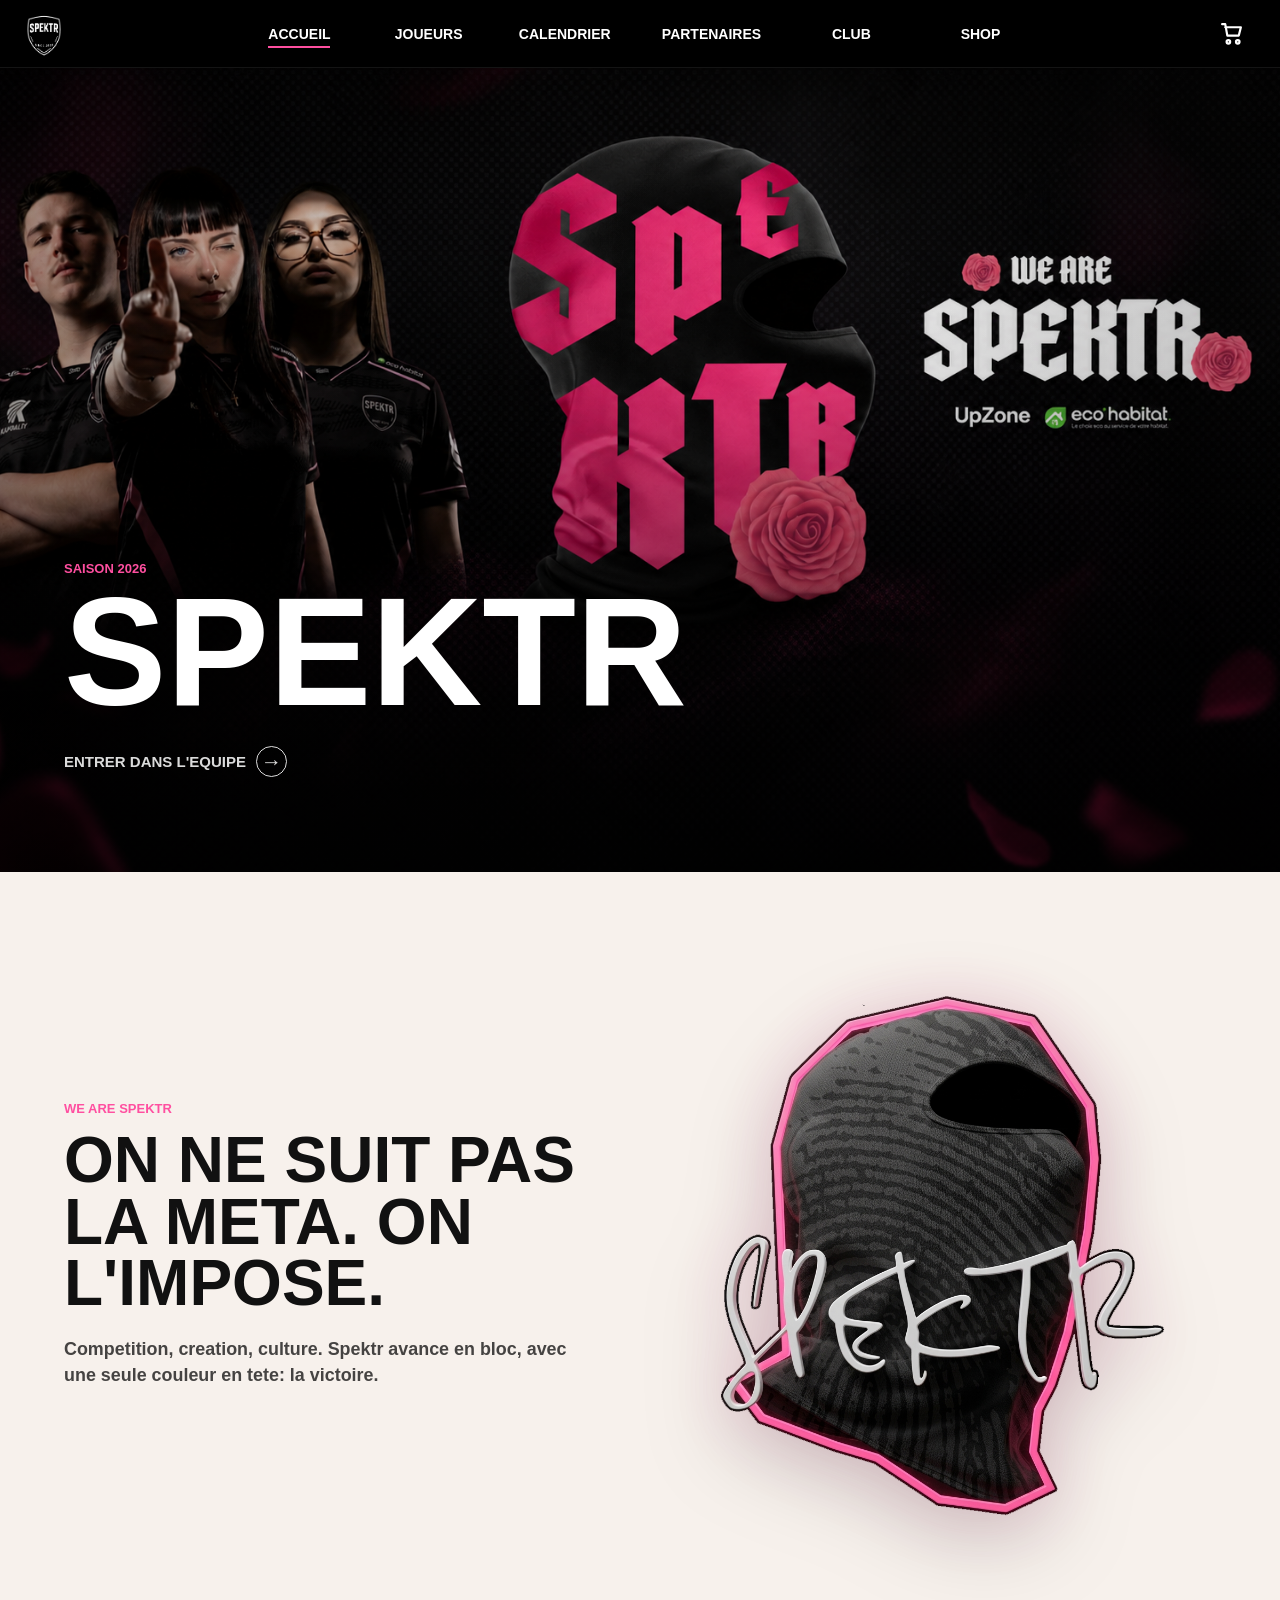
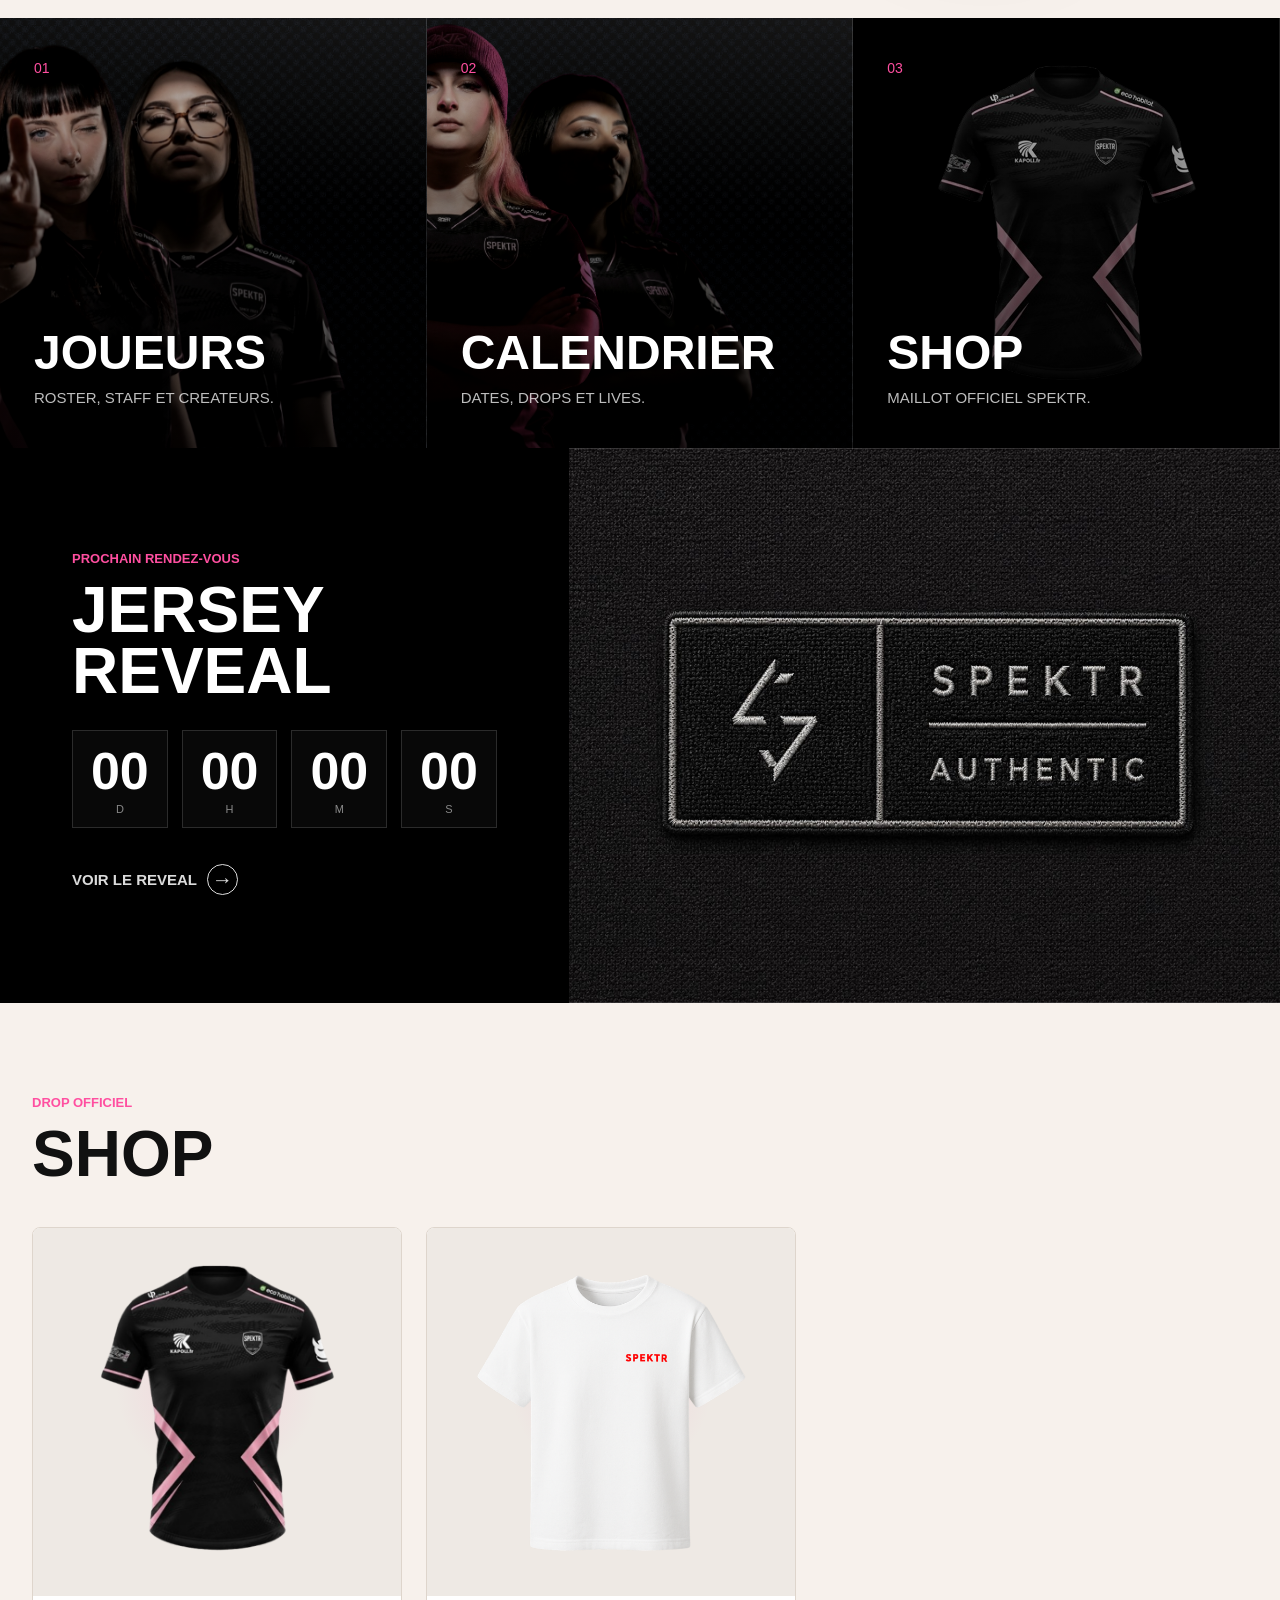
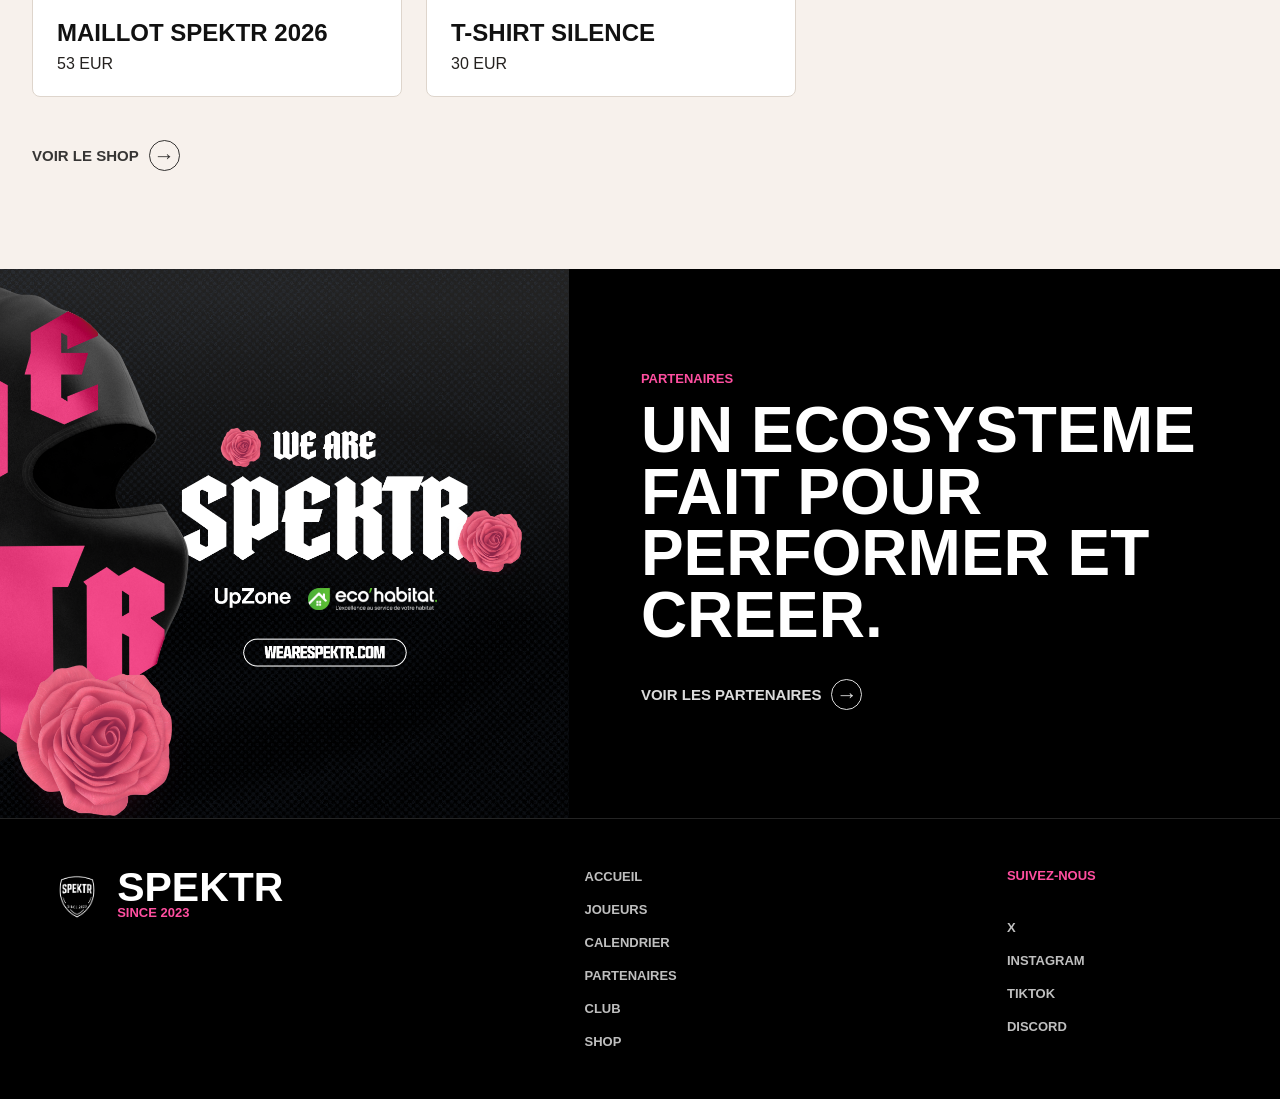
==== index.html @ 5398a125 "Add scroll text reveal animation" ====
<!doctype html>
<html lang="fr">
  <head>
    <meta charset="utf-8">
    <meta name="viewport" content="width=device-width, initial-scale=1">
    <title>Spektr</title>
    <meta name="description" content="Spektr - accueil officiel, joueurs, calendrier, shop et partenaires.">
    <link rel="icon" type="image/png" sizes="32x32" href="assets/favicon-32.png?v=2">
    <link rel="icon" type="image/png" sizes="512x512" href="assets/favicon-512.png?v=2">
    <link rel="apple-touch-icon" sizes="180x180" href="assets/apple-touch-icon.png?v=2">
    <link rel="stylesheet" href="styles.css">
  </head>
  <body class="page-home">
    <header class="site-header">
      <button class="icon-button menu-toggle" type="button" aria-label="Ouvrir le menu" aria-expanded="false">
        <svg viewBox="0 0 24 24" aria-hidden="true"><path d="M4 7h16M4 12h16M4 17h16"/></svg>
      </button>

      <a class="brand" href="index.html" aria-label="Accueil Spektr">
        <img src="assets/spektr-crest.png" alt="Spektr">
      </a>

      <nav class="main-nav" aria-label="Navigation principale">
        <a class="active" href="index.html">Accueil</a><a href="joueurs.html">Joueurs</a><a href="calendrier.html">Calendrier</a><a href="partenaires.html">Partenaires</a><a href="qui-sommes-nous.html">Club</a><a href="shop.html">Shop</a>
      </nav>

      <a class="icon-button cart-button" href="shop.html" aria-label="Panier">
        <svg viewBox="0 0 24 24" aria-hidden="true"><path d="M6 6h15l-2 8H8L6 3H3"/><circle cx="9" cy="20" r="1.7"/><circle cx="18" cy="20" r="1.7"/></svg>
      </a>
    </header>

    <div class="mobile-panel" hidden><a href="index.html">Accueil</a><a href="joueurs.html">Joueurs</a><a href="calendrier.html">Calendrier</a><a href="partenaires.html">Partenaires</a><a href="qui-sommes-nous.html">Club</a><a href="shop.html">Shop</a></div>

    <main>
      <section class="home-hero">
        <img src="assets/home-hero-seamless.png" alt="Banniere Spektr rose et noire avec joueurs">
        <div class="hero-copy" data-text-reveal>
          <p>Saison 2026</p>
          <h1>Spektr</h1>
          <a class="text-link" href="joueurs.html">Entrer dans l'equipe <span aria-hidden="true">&rarr;</span></a>
        </div>
      </section>

      <section class="home-statement">
        <div data-text-reveal>
          <p class="eyebrow">We are Spektr</p>
          <h2>On ne suit pas la meta. On l'impose.</h2>
          <p class="statement-lead">Competition, creation, culture. Spektr avance en bloc, avec une seule couleur en tete: la victoire.</p>
        </div>
        <img class="statement-art" src="assets/mask-spektr-transparent.png" alt="Visuel artistique Spektr rose et noir">
      </section>

      <section class="route-grid" aria-label="Sections principales">
        <a class="route-card route-joueurs" href="joueurs.html" data-text-reveal>
          <span>01</span>
          <h2>Joueurs</h2>
          <p>Roster, staff et createurs.</p>
        </a>
        <a class="route-card route-calendrier" href="calendrier.html" data-text-reveal>
          <span>02</span>
          <h2>Calendrier</h2>
          <p>Dates, drops et lives.</p>
        </a>
        <a class="route-card route-shop" href="shop.html" data-text-reveal>
          <span>03</span>
          <h2>Shop</h2>
          <p>Maillot officiel Spektr.</p>
        </a>
      </section>

      <section class="split-section split-dark">
        <div class="split-copy" data-text-reveal>
          <p class="eyebrow">Prochain rendez-vous</p>
          <h2>Jersey reveal</h2>
          <div class="time-grid compact" data-countdown="2026-10-23T18:00:00+02:00">
            <span><strong data-days>00</strong><em>D</em></span>
            <span><strong data-hours>00</strong><em>H</em></span>
            <span><strong data-minutes>00</strong><em>M</em></span>
            <span><strong data-seconds>00</strong><em>S</em></span>
          </div>
          <a class="text-link" href="calendrier.html">Voir le reveal <span aria-hidden="true">&rarr;</span></a>
        </div>
        <img src="assets/spektr-authentic.jpg" alt="Patch Spektr Authentic sur textile noir">
      </section>

      <section class="shop-preview">
        <div class="section-title" data-text-reveal>
          <p class="eyebrow">Drop officiel</p>
          <h2>Shop</h2>
        </div>
        <div class="product-row">
          <article class="product-card">
            <img src="assets/product-03-1.png" alt="Maillot SPEKTR 2026">
            <div>
              <h3>MAILLOT SPEKTR 2026</h3>
              <p>53 EUR</p>
            </div>
          </article>
          <article class="product-card">
            <img src="assets/product-02-1.png" alt="T-SHIRT SILENCE">
            <div>
              <h3>T-SHIRT SILENCE</h3>
              <p>30 EUR</p>
            </div>
          </article>
        </div>
        <a class="center-link dark-link" href="shop.html">Voir le shop <span aria-hidden="true">&rarr;</span></a>
      </section>

      <section class="partners-band">
        <img src="assets/outro-twitch.png" alt="Banniere We Are Spektr avec partenaires">
        <div data-text-reveal>
          <p class="eyebrow">Partenaires</p>
          <h2>Un ecosysteme fait pour performer et creer.</h2>
          <a class="text-link" href="partenaires.html">Voir les partenaires <span aria-hidden="true">&rarr;</span></a>
        </div>
      </section>
    </main>

    <footer class="site-footer">
      <div class="footer-brand">
        <img src="assets/spektr-crest.png" alt="">
        <div>
          <strong>Spektr</strong>
          <span>Since 2023</span>
        </div>
      </div>
      <nav class="footer-links" aria-label="Liens de pied de page"><a href="index.html">Accueil</a><a href="joueurs.html">Joueurs</a><a href="calendrier.html">Calendrier</a><a href="partenaires.html">Partenaires</a><a href="qui-sommes-nous.html">Club</a><a href="shop.html">Shop</a></nav>
      <nav class="footer-socials" aria-label="Reseaux sociaux Spektr">
        <span>Suivez-nous</span>
        <a href="https://x.com/SPEKTR_ORG" target="_blank" rel="noopener">X</a>
        <a href="https://www.instagram.com/spektr_org_/" target="_blank" rel="noopener">Instagram</a>
        <a href="https://www.tiktok.com/@spektr_org" target="_blank" rel="noopener">TikTok</a>
        <a href="https://discord.gg/amV8csFFUj" target="_blank" rel="noopener">Discord</a>
      </nav>
    </footer>

    <script src="script.js"></script>
  </body>
</html>
---- styles.css ----
:root {
  --black: #000;
  --deep: #070707;
  --white: #fff;
  --cream: #f7f1ec;
  --ink: #111;
  --pink: #ff4fa0;
  --pink-dark: #c71b72;
  --muted: rgba(255,255,255,.66);
  --line: rgba(255,255,255,.14);
  --line-dark: rgba(0,0,0,.12);
  --header-h: 68px;
}

* {
  box-sizing: border-box;
}

html {
  background: var(--black);
}

body {
  margin: 0;
  background: var(--black);
  color: var(--white);
  font-family: "Arial Black", Impact, Arial, sans-serif;
}

body.panel-open {
  overflow: hidden;
}

body.modal-open {
  overflow: hidden;
}

a {
  color: inherit;
  text-decoration: none;
}

img {
  display: block;
  max-width: 100%;
}

.site-header {
  position: sticky;
  top: 0;
  z-index: 20;
  display: grid;
  grid-template-columns: 88px 1fr 88px;
  align-items: center;
  height: var(--header-h);
  background: var(--black);
  border-bottom: 1px solid rgba(255,255,255,.08);
}

.brand {
  grid-column: 1;
  justify-self: center;
  display: inline-flex;
  align-items: center;
  justify-content: center;
}

.brand img,
.footer-brand img {
  object-fit: contain;
  filter: grayscale(1) brightness(2.4);
}

.brand img {
  width: 50px;
  height: 50px;
}

.main-nav {
  grid-column: 2;
  display: flex;
  justify-content: center;
  gap: clamp(26px, 4vw, 58px);
  height: 100%;
}

.main-nav a {
  position: relative;
  display: inline-flex;
  align-items: center;
  justify-content: center;
  min-width: 78px;
  color: var(--white);
  font-size: 14px;
  font-weight: 900;
  text-transform: uppercase;
  white-space: nowrap;
}

.main-nav a::after {
  content: "";
  position: absolute;
  left: 8px;
  right: 8px;
  bottom: 19px;
  height: 2px;
  background: transparent;
}

.main-nav a.active::after,
.main-nav a:hover::after {
  background: var(--pink);
}

.icon-button {
  width: 44px;
  height: 44px;
  padding: 0;
  border: 0;
  background: transparent;
  color: var(--white);
  display: inline-flex;
  align-items: center;
  justify-content: center;
  cursor: pointer;
}

.icon-button svg {
  width: 25px;
  height: 25px;
  fill: none;
  stroke: currentColor;
  stroke-width: 2.1;
  stroke-linecap: round;
  stroke-linejoin: round;
}

.menu-toggle {
  display: none;
  grid-column: 1;
  justify-self: start;
  margin-left: 15px;
}

.cart-button {
  grid-column: 3;
  justify-self: end;
  margin-right: 27px;
}

.mobile-panel {
  position: fixed;
  inset: var(--header-h) 0 auto 0;
  z-index: 19;
  padding: 22px 24px 30px;
  background: rgba(0,0,0,.97);
  border-top: 1px solid var(--line);
  border-bottom: 1px solid var(--line);
}

.mobile-panel a {
  display: block;
  padding: 18px 0;
  border-bottom: 1px solid var(--line);
  color: var(--white);
  font-size: 22px;
  text-transform: uppercase;
}

.home-hero {
  position: relative;
  min-height: max(720px, calc(100svh - var(--header-h) - 28px));
  overflow: hidden;
  background:
    radial-gradient(circle at 78% 34%, rgba(255,79,160,.16), transparent 30%),
    var(--deep);
  display: flex;
  align-items: flex-end;
}

.home-hero::before,
.home-hero::after,
.page-hero::after,
.route-card::after {
  content: "";
  position: absolute;
  inset: 0;
  pointer-events: none;
}

.home-hero::before {
  display: none;
}

.home-hero::after {
  background:
    linear-gradient(180deg, rgba(0,0,0,.02) 0%, rgba(0,0,0,.08) 38%, rgba(0,0,0,.74) 100%),
    linear-gradient(90deg, rgba(0,0,0,.28), transparent 58%, rgba(0,0,0,.18));
  z-index: 2;
}

.home-hero > img,
.page-hero > img {
  position: absolute;
  inset: 0;
  width: 100%;
  height: 100%;
  object-fit: cover;
}

.home-hero > img {
  z-index: 1;
  height: 100%;
  object-fit: cover;
  object-position: center top;
  opacity: 1;
}

.hero-copy {
  position: relative;
  z-index: 3;
  width: min(1500px, calc(100% - 128px));
  margin: 0 auto;
  padding: 0 0 clamp(54px, 7vw, 118px);
}

.eyebrow,
.hero-copy p,
.profile-card p,
.match-main strong {
  color: var(--pink);
  font-family: Arial, sans-serif;
  font-size: 13px;
  font-weight: 900;
  letter-spacing: 0;
  text-transform: uppercase;
}

.hero-copy p,
.eyebrow {
  margin: 0 0 14px;
}

.hero-copy h1,
.page-hero h1 {
  margin: 0;
  color: var(--white);
  font-size: clamp(72px, 12vw, 176px);
  line-height: .82;
  text-transform: uppercase;
}

.text-link,
.center-link {
  display: inline-flex;
  align-items: center;
  justify-content: center;
  gap: 10px;
  min-height: 42px;
  font-family: Arial, sans-serif;
  color: rgba(255,255,255,.86);
  font-size: 15px;
  font-weight: 900;
  text-transform: uppercase;
}

.hero-copy .text-link {
  margin-top: 24px;
}

[data-text-reveal] > * {
  opacity: 0;
  transform: translateY(26px);
}

[data-text-reveal].is-visible > * {
  animation: textRevealUp .78s cubic-bezier(.2,.8,.2,1) both;
}

[data-text-reveal].is-visible > *:nth-child(2) {
  animation-delay: .08s;
}

[data-text-reveal].is-visible > *:nth-child(3) {
  animation-delay: .16s;
}

[data-text-reveal].is-visible > *:nth-child(4) {
  animation-delay: .24s;
}

@keyframes textRevealUp {
  from {
    opacity: 0;
    transform: translateY(26px);
  }
  to {
    opacity: 1;
    transform: translateY(0);
  }
}

@media (prefers-reduced-motion: reduce) {
  [data-text-reveal] > * {
    opacity: 1;
    transform: none;
  }

  [data-text-reveal].is-visible > * {
    animation: none;
  }
}

.text-link span,
.center-link span {
  width: 31px;
  height: 31px;
  border: 1px solid currentColor;
  border-radius: 50%;
  display: inline-flex;
  align-items: center;
  justify-content: center;
  font-size: 21px;
  line-height: 1;
}

.home-statement {
  display: grid;
  grid-template-columns: minmax(0, 1fr) minmax(320px, 44vw);
  gap: clamp(28px, 6vw, 88px);
  align-items: center;
  padding: clamp(58px, 8vw, 100px) clamp(24px, 5vw, 70px);
  background: var(--cream);
  color: var(--ink);
}

.home-statement h2,
.section-title h2,
.partners-band h2,
.schedule-head h2,
.split-copy h2,
.partners-page h2 {
  margin: 0;
  font-size: clamp(32px, 5vw, 76px);
  line-height: .96;
  text-transform: uppercase;
}

.statement-lead {
  max-width: 620px;
  margin: 22px 0 0;
  color: rgba(0,0,0,.72);
  font-family: Arial, sans-serif;
  font-size: clamp(16px, 1.4vw, 20px);
  font-weight: 800;
  line-height: 1.45;
}

.home-statement img {
  width: 100%;
  aspect-ratio: 4 / 5;
  object-fit: cover;
  border-radius: 8px;
  background: #111;
}

.home-statement img.statement-art {
  aspect-ratio: auto;
  object-fit: contain;
  border-radius: 0;
  background: transparent;
  filter:
    drop-shadow(0 26px 42px rgba(0,0,0,.18))
    drop-shadow(0 0 28px rgba(255,79,160,.16));
}

.route-grid {
  display: grid;
  grid-template-columns: repeat(3, 1fr);
  background: var(--black);
}

.route-card {
  position: relative;
  min-height: 430px;
  padding: 42px 34px;
  overflow: hidden;
  border-right: 1px solid rgba(255,255,255,.1);
  background-color: #080808;
  background-size: cover;
  background-position: center;
  display: flex;
  flex-direction: column;
  justify-content: flex-end;
  isolation: isolate;
}

.route-card::before {
  content: "";
  position: absolute;
  inset: 0;
  z-index: -2;
  background: inherit;
  filter: grayscale(.18) contrast(1.05);
}

.route-card::after {
  z-index: -1;
  background: linear-gradient(180deg, rgba(0,0,0,.2), rgba(0,0,0,.82));
}

.route-card:hover::after {
  background: linear-gradient(180deg, rgba(255,79,160,.12), rgba(0,0,0,.78));
}

.route-joueurs {
  background-image: url("assets/banner-mix.png");
  background-position: 12% center;
}

.route-calendrier {
  background-image: url("assets/banner-filles.png");
  background-position: 16% center;
}

.route-shop {
  background-image: url("assets/product-03-1.png");
  background-size: auto 82%;
  background-repeat: no-repeat;
  background-position: center 42%;
}

.route-shop::before {
  background-image: url("assets/product-03-1.png");
  background-color: #050505;
  background-size: auto 82%;
  background-repeat: no-repeat;
  background-position: center 42%;
}

.route-card span {
  margin-bottom: auto;
  color: var(--pink);
  font-size: 14px;
}

.route-card h2,
.profile-card h2 {
  margin: 0 0 12px;
  color: var(--white);
  font-size: clamp(28px, 4vw, 48px);
  line-height: 1;
  text-transform: uppercase;
}

.route-card p {
  margin: 0;
  color: rgba(255,255,255,.74);
  font-family: Arial, sans-serif;
  font-size: 15px;
  text-transform: uppercase;
}

.split-section,
.partners-band {
  display: grid;
  grid-template-columns: minmax(320px, .8fr) minmax(0, 1fr);
  align-items: stretch;
}

.split-dark {
  background: var(--black);
  color: var(--white);
}

.split-copy {
  padding: clamp(58px, 8vw, 110px) clamp(24px, 6vw, 72px);
  display: flex;
  flex-direction: column;
  justify-content: center;
}

.split-copy .text-link {
  width: max-content;
  margin-top: 30px;
}

.split-section > img,
.partners-band > img {
  width: 100%;
  min-height: 520px;
  height: 100%;
  object-fit: cover;
  background: #111;
}

.time-grid {
  display: grid;
  grid-template-columns: repeat(4, 1fr);
  gap: 14px;
}

.time-grid.compact {
  max-width: 460px;
  margin-top: 28px;
}

.time-grid span {
  min-width: 0;
  padding: 14px 10px 12px;
  border: 1px solid var(--line);
  text-align: center;
  background: rgba(255,255,255,.03);
}

.time-grid strong {
  display: block;
  color: var(--white);
  font-size: clamp(28px, 4.2vw, 52px);
  line-height: 1;
}

.time-grid em {
  display: block;
  margin-top: 6px;
  color: rgba(255,255,255,.52);
  font-family: Arial, sans-serif;
  font-size: 11px;
  font-style: normal;
}

.shop-preview,
.shop-page,
.partners-page {
  background: var(--cream);
  color: var(--ink);
  padding: clamp(58px, 8vw, 92px) 32px;
}

.shop-hero {
  background:
    radial-gradient(circle at 70% 35%, rgba(255,79,160,.28), transparent 28%),
    var(--black);
}

.shop-hero > img {
  left: auto;
  right: 4vw;
  width: min(48vw, 680px);
  object-fit: contain;
  object-position: center;
  opacity: .92;
}

.shop-hero::after {
  background:
    linear-gradient(90deg, rgba(0,0,0,.92) 0%, rgba(0,0,0,.58) 48%, rgba(0,0,0,.2) 100%),
    linear-gradient(180deg, rgba(0,0,0,.08), rgba(0,0,0,.74));
}

.section-title {
  max-width: 1220px;
  margin: 0 auto 42px;
}

.section-title h2 {
  color: var(--ink);
}

.product-row {
  max-width: 1220px;
  margin: 0 auto;
  display: grid;
  grid-template-columns: repeat(2, minmax(260px, 370px));
  gap: 24px;
}

.product-row-wide {
  grid-template-columns: repeat(2, minmax(280px, 1fr));
}

.product-card {
  overflow: hidden;
  border: 1px solid #ded5cc;
  border-radius: 8px;
  background: var(--white);
  font-family: Arial, sans-serif;
  transition: transform .25s ease, border-color .25s ease;
}

.product-card:hover {
  border-color: rgba(199,27,114,.38);
  transform: translateY(-3px);
}

.product-card img {
  width: 100%;
  aspect-ratio: 1 / 1;
  object-fit: cover;
  object-position: center;
  background: #eee9e4;
}

.product-card div {
  min-height: 96px;
  padding: 23px 24px;
}

.product-card h2,
.product-card h3 {
  margin: 0 0 8px;
  color: var(--ink);
  font-family: "Arial Black", Impact, Arial, sans-serif;
  font-size: clamp(18px, 2vw, 24px);
  line-height: 1.15;
  text-transform: uppercase;
}

.product-card p {
  margin: 0;
  color: #24211f;
}

.shop-page .product-row-wide {
  grid-template-columns: repeat(2, minmax(260px, 420px));
  justify-content: center;
  align-items: start;
}

.shop-card > a {
  display: block;
}

.shop-card img {
  width: 100%;
  aspect-ratio: 1 / 1;
  padding: 18px;
  object-fit: contain;
  background:
    radial-gradient(circle at 50% 45%, rgba(255,79,160,.12), transparent 37%),
    #eee9e4;
}

.shop-card div {
  min-height: 118px;
  padding: 23px 24px;
}

.shop-preview .product-card img {
  padding: 24px;
  object-fit: contain;
  background:
    radial-gradient(circle at 50% 42%, rgba(255,79,160,.16), transparent 36%),
    #eee9e4;
}

.orchid-shop-hero {
  min-height: calc(86vh - var(--header-h));
  padding: clamp(38px, 6vw, 82px) 32px;
  display: grid;
  grid-template-columns: minmax(0, .92fr) minmax(320px, .8fr);
  gap: clamp(28px, 6vw, 92px);
  align-items: center;
  background:
    radial-gradient(circle at 72% 46%, rgba(255,79,160,.2), transparent 30%),
    var(--cream);
  color: var(--ink);
}

.orchid-shop-copy {
  justify-self: end;
  width: min(590px, 100%);
}

.orchid-shop-copy h1 {
  margin: 0;
  color: var(--ink);
  font-size: clamp(58px, 9vw, 132px);
  line-height: .86;
  text-transform: uppercase;
}

.orchid-shop-copy .text-link {
  margin-top: 28px;
  color: var(--ink);
}

.shop-countdown {
  max-width: 500px;
}

.shop-countdown span {
  border-color: rgba(0,0,0,.16);
  background: rgba(255,255,255,.58);
}

.shop-countdown strong {
  color: var(--ink);
}

.shop-countdown em {
  color: rgba(0,0,0,.58);
}

.orchid-shop-hero > img {
  width: min(560px, 100%);
  justify-self: start;
  max-height: 72vh;
  object-fit: contain;
  filter: drop-shadow(0 30px 42px rgba(0,0,0,.18));
}

.reveal-product-image,
.reveal-product-preview img,
.reveal-event-thumb {
  transition: filter .7s ease, opacity .7s ease, transform .7s ease;
}

.reveal-product-image.is-locked {
  filter: blur(18px) brightness(.72) drop-shadow(0 30px 42px rgba(0,0,0,.18));
  opacity: .84;
  transform: scale(.98);
}

.reveal-product-preview.is-locked img {
  filter: blur(14px) brightness(.76);
  opacity: .78;
  transform: scale(.98);
}

.reveal-event-thumb.is-locked {
  filter: blur(12px) brightness(.28) saturate(.7);
  opacity: .34;
  transform: scale(1.08);
}

.reveal-product-image.is-revealed,
.reveal-product-preview.is-revealed img,
.reveal-event-thumb.is-revealed {
  filter: drop-shadow(0 30px 42px rgba(0,0,0,.18));
  opacity: 1;
  transform: none;
}

.hero-jersey-duo {
  position: relative;
  justify-self: start;
  width: min(680px, 100%);
  min-height: min(640px, 72vh);
  filter: drop-shadow(0 30px 42px rgba(0,0,0,.18));
}

.hero-jersey-duo img {
  position: absolute;
  object-fit: contain;
}

.hero-jersey-front {
  z-index: 2;
  right: 0;
  bottom: 0;
  width: 72%;
}

.hero-jersey-back {
  z-index: 1;
  left: 0;
  top: 4%;
  width: 58%;
  opacity: .62;
  transform: rotate(-2deg);
}

.new-products-section,
.shop-categories-section {
  background: var(--cream);
  color: var(--ink);
  padding: clamp(58px, 8vw, 92px) 32px;
}

.shop-section-title {
  max-width: 1220px;
  margin: 0 auto 42px;
  text-align: center;
}

.shop-section-title h2 {
  margin: 0;
  color: var(--ink);
  font-size: clamp(30px, 4.8vw, 54px);
  line-height: 1;
  text-transform: uppercase;
}

.orchid-product-grid {
  max-width: 1220px;
  margin: 0 auto;
  display: grid;
  grid-template-columns: repeat(4, minmax(0, 1fr));
  gap: 24px;
}

.orchid-product-card {
  min-width: 0;
  border: 1px solid #ded5cc;
  border-radius: 8px;
  overflow: hidden;
  background: var(--white);
  transition: transform .25s ease, border-color .25s ease;
}

.orchid-product-card:hover {
  border-color: rgba(199,27,114,.4);
  transform: translateY(-3px);
}

.orchid-product-card.main-product {
  grid-column: span 2;
}

.orchid-product-card a {
  display: block;
}

.orchid-product-card img {
  width: 100%;
  aspect-ratio: 1 / 1;
  padding: 24px;
  object-fit: contain;
  background:
    radial-gradient(circle at 50% 42%, rgba(255,79,160,.14), transparent 36%),
    #eee9e4;
}

.orchid-product-card .product-duo {
  display: grid;
  grid-template-columns: repeat(2, minmax(0, 1fr));
  gap: 10px;
  padding: 18px;
  aspect-ratio: 2 / 1;
  background:
    radial-gradient(circle at 50% 42%, rgba(255,79,160,.14), transparent 36%),
    #eee9e4;
}

.orchid-product-card .product-duo img {
  height: 100%;
  padding: 0;
  aspect-ratio: auto;
  object-fit: contain;
  background: transparent;
}

.orchid-product-card h3 {
  min-height: 58px;
  margin: 0;
  padding: 22px 22px 6px;
  color: var(--ink);
  font-size: clamp(19px, 2.1vw, 27px);
  line-height: 1.02;
  text-transform: uppercase;
  overflow-wrap: anywhere;
}

.orchid-product-card p {
  margin: 0;
  padding: 0 22px 24px;
  color: rgba(0,0,0,.7);
  font-family: Arial, sans-serif;
  font-size: 15px;
  font-weight: 900;
  text-transform: uppercase;
}

.shop-category-grid {
  display: grid;
  grid-template-columns: repeat(3, 1fr);
  max-width: 1220px;
  margin: 0 auto;
  background: var(--black);
}

.shop-category-card {
  position: relative;
  min-height: 260px;
  padding: 30px;
  overflow: hidden;
  border-right: 1px solid var(--line);
  display: flex;
  flex-direction: column;
  justify-content: flex-end;
  background-size: cover;
  background-position: center;
  color: var(--white);
}

.shop-category-card::before {
  content: "";
  position: absolute;
  inset: 0;
  background: linear-gradient(180deg, rgba(0,0,0,.12), rgba(0,0,0,.78));
}

.shop-category-card span,
.shop-category-card strong {
  position: relative;
  z-index: 1;
  text-transform: uppercase;
}

.shop-category-card span {
  margin-bottom: 12px;
  color: var(--pink);
  font-family: Arial, sans-serif;
  font-size: 13px;
  font-weight: 900;
}

.shop-category-card strong {
  font-size: clamp(28px, 3.8vw, 42px);
  line-height: 1;
}

.category-jersey {
  background-image: url("assets/product-03-3.jpg");
}

.category-lifestyle {
  background-image: url("assets/product-02-1.png");
}

.category-accessories {
  background-image: url("assets/product-05-1.jpg");
}

.shop-catalog {
  max-width: 1360px;
  margin: 0 auto;
  display: grid;
  grid-template-columns: repeat(4, minmax(0, 1fr));
  border-top: 1px solid var(--line-dark);
  border-left: 1px solid var(--line-dark);
}

.shop-product-card {
  display: grid;
  grid-template-rows: minmax(260px, auto) 1fr;
  min-height: 560px;
  border-right: 1px solid var(--line-dark);
  border-bottom: 1px solid var(--line-dark);
  background: var(--white);
}

.shop-product-card.featured-product {
  grid-column: span 2;
}

.product-media {
  position: relative;
  min-height: 340px;
  padding: 26px;
  display: flex;
  align-items: center;
  justify-content: center;
  background:
    radial-gradient(circle at 50% 42%, rgba(255,79,160,.18), transparent 34%),
    #f1eae4;
  overflow: hidden;
}

.product-media > img {
  width: 100%;
  height: 300px;
  object-fit: contain;
  transition: transform .35s ease;
}

.shop-product-card:hover .product-media > img {
  transform: scale(1.035);
}

.product-thumbs {
  position: absolute;
  left: 16px;
  right: 16px;
  bottom: 14px;
  display: flex;
  gap: 8px;
  justify-content: center;
  pointer-events: none;
}

.product-thumbs img {
  width: 44px;
  height: 44px;
  padding: 4px;
  border: 1px solid rgba(0,0,0,.18);
  border-radius: 4px;
  object-fit: contain;
  background: rgba(255,255,255,.75);
}

.shop-product-info {
  padding: 24px;
  display: flex;
  flex-direction: column;
  min-height: 220px;
}

.shop-product-info p {
  margin: 0 0 10px;
  color: var(--pink-dark);
  font-family: Arial, sans-serif;
  font-size: 12px;
  font-weight: 900;
  text-transform: uppercase;
}

.shop-product-info h2 {
  margin: 0;
  color: var(--ink);
  font-size: clamp(24px, 2.4vw, 38px);
  line-height: .98;
  text-transform: uppercase;
  overflow-wrap: anywhere;
}

.shop-product-info span {
  display: block;
  margin-top: 14px;
  color: rgba(0,0,0,.68);
  font-family: Arial, sans-serif;
  font-size: 15px;
  font-weight: 900;
  text-transform: uppercase;
}

.shop-cta {
  width: max-content;
  max-width: 100%;
  margin-top: auto;
  padding: 12px 16px;
  border: 1px solid var(--ink);
  border-radius: 4px;
  color: var(--ink);
  font-family: Arial, sans-serif;
  font-size: 13px;
  font-weight: 900;
  text-transform: uppercase;
}

.shop-cta:hover {
  border-color: var(--pink-dark);
  background: var(--pink);
  color: var(--black);
}

.center-link {
  width: max-content;
  max-width: 100%;
  margin: 38px auto 0;
}

.dark-link {
  color: rgba(0,0,0,.78);
}

.partners-band {
  background: var(--black);
  color: var(--white);
}

.partners-band div {
  padding: clamp(58px, 8vw, 110px) clamp(24px, 6vw, 72px);
  display: flex;
  flex-direction: column;
  justify-content: center;
}

.partners-band .text-link {
  width: max-content;
  margin-top: 28px;
}

.page-hero {
  position: relative;
  min-height: 520px;
  overflow: hidden;
  background: var(--deep);
  display: flex;
  align-items: flex-end;
}

.page-hero-short {
  min-height: 440px;
}

.page-hero::after {
  background: linear-gradient(180deg, rgba(0,0,0,.14), rgba(0,0,0,.78));
}

.page-hero > img {
  object-position: center;
}

.page-hero > div {
  position: relative;
  z-index: 1;
  width: min(1220px, calc(100% - 64px));
  margin: 0 auto;
  padding-bottom: 54px;
}

.about-hero h1 {
  max-width: 1180px;
  font-size: clamp(44px, 8vw, 126px);
  line-height: .86;
}

.about-manifest {
  display: grid;
  grid-template-columns: minmax(0, 1.1fr) minmax(300px, .65fr);
  gap: clamp(34px, 7vw, 110px);
  padding: clamp(64px, 8vw, 112px) clamp(24px, 5vw, 70px);
  background: var(--cream);
  color: var(--ink);
}

.about-manifest h2,
.about-split h2,
.about-cta h2 {
  margin: 0;
  font-size: clamp(34px, 5.6vw, 88px);
  line-height: .94;
  text-transform: uppercase;
}

.about-manifest > p,
.about-split p,
.timeline-list p {
  margin: 0;
  color: rgba(0,0,0,.72);
  font: 800 clamp(16px, 1.35vw, 20px)/1.5 Arial, sans-serif;
}

.about-stats {
  display: grid;
  grid-template-columns: repeat(4, 1fr);
  background: var(--black);
  border-top: 1px solid var(--line);
  border-bottom: 1px solid var(--line);
}

.about-stats article {
  min-height: 210px;
  padding: 28px;
  border-right: 1px solid var(--line);
  display: flex;
  flex-direction: column;
  justify-content: space-between;
}

.about-stats strong {
  color: var(--white);
  font-size: clamp(48px, 7vw, 112px);
  line-height: .82;
  font-variant-numeric: tabular-nums;
  transition: color .25s ease, transform .25s ease;
}

.about-stats strong.is-counting {
  color: var(--pink);
  transform: translateY(-4px);
}

.about-stats span {
  color: rgba(255,255,255,.72);
  font: 900 13px/1.35 Arial, sans-serif;
  text-transform: uppercase;
}

.about-pillars {
  display: grid;
  grid-template-columns: repeat(3, 1fr);
  background: #070707;
}

.about-pillars article {
  min-height: 430px;
  padding: clamp(28px, 4vw, 48px);
  border-right: 1px solid var(--line);
  border-bottom: 1px solid var(--line);
  display: flex;
  flex-direction: column;
  justify-content: flex-end;
  background: radial-gradient(circle at 50% 10%, rgba(255,79,160,.18), transparent 42%);
}

.about-pillars span,
.timeline-list span {
  color: var(--pink);
  font: 900 14px/1 Arial, sans-serif;
}

.about-pillars h2 {
  margin: 110px 0 18px;
  color: var(--white);
  font-size: clamp(36px, 4.8vw, 76px);
  line-height: .92;
  text-transform: uppercase;
}

.about-pillars p {
  margin: 0;
  color: rgba(255,255,255,.72);
  font: 800 16px/1.45 Arial, sans-serif;
}

.about-split {
  display: grid;
  grid-template-columns: minmax(0, 1fr) minmax(280px, 42vw);
  align-items: center;
  padding: clamp(64px, 8vw, 112px) clamp(24px, 5vw, 70px);
  background: var(--cream);
  color: var(--ink);
  overflow: hidden;
}

.about-split p {
  max-width: 710px;
  margin-top: 24px;
}

.about-split .text-link {
  margin-top: 30px;
  color: var(--ink);
}

.about-split img {
  width: min(100%, 560px);
  justify-self: center;
  filter: drop-shadow(0 36px 55px rgba(0,0,0,.2));
}

.about-timeline {
  padding: clamp(64px, 8vw, 112px) clamp(24px, 5vw, 70px);
  background: var(--black);
}

.timeline-list {
  display: grid;
  margin-top: 34px;
  border-top: 1px solid var(--line);
}

.timeline-list article {
  display: grid;
  grid-template-columns: 110px minmax(220px, .45fr) minmax(0, 1fr);
  gap: 28px;
  padding: 28px 0;
  border-bottom: 1px solid var(--line);
  align-items: start;
}

.timeline-list h3 {
  margin: 0;
  color: var(--white);
  font-size: clamp(24px, 3vw, 42px);
  line-height: 1;
  text-transform: uppercase;
}

.timeline-list p {
  color: rgba(255,255,255,.72);
}

.about-cta {
  padding: clamp(64px, 8vw, 112px) clamp(24px, 5vw, 70px);
  background: linear-gradient(105deg, #000 0%, #080104 54%, #330717 100%);
}

.about-cta h2 {
  max-width: 1100px;
  color: var(--white);
}

.about-cta > div {
  display: flex;
  flex-wrap: wrap;
  gap: 24px;
  margin-top: 32px;
}

.players-hero > img {
  object-position: 48% center;
}

.players-intro {
  padding: clamp(54px, 7vw, 92px) 32px;
  background: var(--cream);
  color: var(--ink);
}

.players-intro > * {
  width: min(1220px, 100%);
  margin-left: auto;
  margin-right: auto;
}

.players-intro h2 {
  margin-top: 0;
  margin-bottom: 0;
  max-width: 1040px;
  font-size: clamp(30px, 5.4vw, 82px);
  line-height: .95;
  text-transform: uppercase;
}

.player-announcement-modal[hidden] {
  display: none;
}

.player-announcement-modal {
  position: fixed;
  inset: 0;
  z-index: 60;
  display: grid;
  place-items: center;
  padding: clamp(12px, 2.5vw, 36px);
  background: rgba(0,0,0,.78);
  backdrop-filter: blur(12px);
  animation: announcementFadeIn .45s ease both;
}

.player-announcement-shell {
  position: relative;
  width: min(1360px, 100%);
  max-height: calc(100svh - 48px);
  overflow: hidden auto;
  background:
    radial-gradient(circle at 80% 20%, rgba(255,79,160,.22), transparent 30%),
    #050505;
  border: 1px solid rgba(255,255,255,.18);
  box-shadow: 0 34px 90px rgba(0,0,0,.68);
  animation: announcementPanelIn .55s cubic-bezier(.2,.8,.2,1) both;
}

@keyframes announcementFadeIn {
  from {
    opacity: 0;
  }
  to {
    opacity: 1;
  }
}

@keyframes announcementPanelIn {
  from {
    opacity: 0;
    transform: translateY(18px) scale(.985);
  }
  to {
    opacity: 1;
    transform: translateY(0) scale(1);
  }
}

.player-announcement-close {
  position: absolute;
  top: 14px;
  right: 14px;
  z-index: 2;
  width: 44px;
  height: 44px;
  border: 1px solid rgba(255,255,255,.34);
  border-radius: 50%;
  background: rgba(0,0,0,.64);
  color: var(--white);
  font: 900 28px/1 Arial, sans-serif;
  cursor: pointer;
}

.player-announcement-media {
  position: relative;
  background: var(--black);
}

.player-announcement-media video,
.player-announcement-media iframe {
  width: 100%;
  aspect-ratio: 16 / 9;
  object-fit: cover;
  background: var(--black);
}

.announcement-sound-toggle {
  position: absolute;
  left: 50%;
  top: 50%;
  z-index: 2;
  min-height: 52px;
  padding: 0 24px;
  border: 1px solid rgba(255,255,255,.55);
  border-radius: 999px;
  background: rgba(0,0,0,.82);
  color: var(--white);
  font-family: Arial, sans-serif;
  font-size: 14px;
  font-weight: 900;
  text-transform: uppercase;
  transform: translate(-50%, -50%);
  box-shadow: 0 18px 42px rgba(0,0,0,.42);
  cursor: pointer;
}

.announcement-sound-toggle[hidden] {
  display: none;
}

.player-announcement-embed {
  min-height: min(72svh, 760px);
  padding: clamp(18px, 3vw, 42px);
  display: grid;
  place-items: center;
}

.player-announcement-embed .twitter-tweet,
.player-announcement-embed iframe {
  max-width: min(860px, 100%) !important;
  margin: 0 auto !important;
}

.player-announcement-embed iframe {
  transform: scale(1.22);
  transform-origin: center center;
}

.announcement-fallback {
  display: inline-flex;
  align-items: center;
  justify-content: center;
  min-height: 44px;
  padding: 0 18px;
  border: 1px solid rgba(255,255,255,.24);
  border-radius: 999px;
  color: var(--white);
  font-family: Arial, sans-serif;
  font-size: 13px;
  font-weight: 900;
  text-transform: uppercase;
}

.player-announcement-embed iframe + .announcement-fallback {
  display: none;
}

.player-announcement-copy {
  padding: clamp(20px, 3vw, 34px) clamp(24px, 4vw, 52px);
}

.player-announcement-copy h2 {
  margin: 0 0 18px;
  max-width: 980px;
  font-size: clamp(34px, 5.4vw, 74px);
  line-height: .9;
  text-transform: uppercase;
}

.player-announcement-copy .text-link {
  color: var(--white);
}

.announcement-actions {
  display: flex;
  flex-wrap: wrap;
  gap: 12px 24px;
  align-items: center;
}

.announcement-actions .text-link {
  min-height: 46px;
  padding: 0 14px 0 18px;
  border: 1px solid rgba(255,255,255,.36);
  border-radius: 999px;
  background: transparent;
  color: var(--white);
  text-decoration: none;
  cursor: pointer;
}

.announcement-actions button.text-link {
  border-color: var(--white);
  background: var(--white);
  color: var(--black);
}

.announcement-x-button {
  display: inline-flex;
}

.roster-grid {
  display: grid;
  grid-template-columns: repeat(4, minmax(0, 1fr));
  grid-auto-flow: dense;
  grid-auto-rows: 170px;
  background: var(--black);
  border-top: 1px solid var(--line);
}

.player-card {
  position: relative;
  min-height: 0;
  grid-column: span 1;
  grid-row: span 3;
  overflow: hidden;
  border-right: 1px solid var(--line);
  border-bottom: 1px solid var(--line);
  display: flex;
  align-items: flex-end;
  background: #090909;
  isolation: isolate;
}

.player-card[data-player-link] {
  cursor: pointer;
}

.player-card[data-player-link]:focus-visible {
  outline: 2px solid var(--pink);
  outline-offset: -6px;
}

.player-platform-badge {
  position: absolute;
  top: 22px;
  right: 22px;
  z-index: 2;
  width: 42px;
  height: 42px;
  border: 1px solid rgba(255,255,255,.32);
  border-radius: 999px;
  display: flex;
  align-items: center;
  justify-content: center;
  background: rgba(0,0,0,.52);
  color: var(--white);
  backdrop-filter: blur(10px);
  box-shadow: 0 14px 26px rgba(0,0,0,.28);
  transition: transform .25s ease, background .25s ease, border-color .25s ease;
}

.player-platform-badge svg {
  width: 22px;
  height: 22px;
  fill: currentColor;
}

.player-platform-badge.tiktok {
  color: var(--pink);
}

.player-platform-badge.twitch {
  color: #fff;
}

.player-platform-badge.link {
  color: #fff;
}

.player-card[data-player-link]:hover .player-platform-badge,
.player-card[data-player-link]:focus-visible .player-platform-badge {
  transform: translateY(-2px) scale(1.05);
  background: var(--pink);
  border-color: var(--pink);
  color: var(--white);
}

.player-card.featured-player {
  grid-column: span 1;
}

.player-card.tile-hero {
  grid-column: span 2;
  grid-row: span 4;
}

.player-card.tile-wide {
  grid-column: span 2;
  grid-row: span 3;
}

.player-card.tile-tall {
  grid-row: span 4;
}

.player-card.tile-hero .player-content,
.player-card.tile-wide .player-content {
  max-width: 76%;
}

.player-card.tile-hero .player-content h2,
.player-card.tile-wide .player-content h2 {
  font-size: clamp(44px, 4.4vw, 74px);
}

.player-card::before,
.player-card::after {
  content: "";
  position: absolute;
  inset: 0;
  pointer-events: none;
}

.player-card::before {
  z-index: -1;
  background:
    radial-gradient(circle at 82% 22%, rgba(255,79,160,.2), transparent 34%),
    linear-gradient(180deg, rgba(0,0,0,.08), rgba(0,0,0,.91)),
    linear-gradient(90deg, rgba(255,79,160,.18), transparent 58%);
}

.player-card::after {
  z-index: -2;
  border: 0 solid transparent;
}

.player-card > img {
  position: absolute;
  inset: 0;
  z-index: -3;
  width: 100%;
  height: 100%;
  object-fit: cover;
  object-position: center top;
  filter: grayscale(.16) saturate(.78) contrast(1.08);
  transform: scale(1.01);
  transition: transform .35s ease, filter .35s ease;
}

.player-card:hover > img {
  filter: grayscale(.05) saturate(.95) contrast(1.1);
  transform: scale(1.045);
}

.player-card[data-player-link]:focus-visible > img {
  filter: grayscale(.05) saturate(.95) contrast(1.1);
  transform: scale(1.045);
}

.player-kaydox-card > img {
  object-position: center 18%;
}

.player-oxaa-card > img {
  object-position: center 30%;
}

.player-oxaa-card.tile-hero > img,
.player-oxaa-card.tile-wide > img {
  object-position: center 34%;
}

.player-klarika-card > img,
.player-agora-card > img,
.player-naaqz-card > img {
  object-position: center 28%;
}

.player-fazu-card > img {
  object-position: center 42%;
}

.player-fazu-card.tile-hero > img,
.player-fazu-card.tile-wide > img,
.player-fazu-card.tile-tall > img {
  object-position: center 50%;
}

.player-fiona-card > img {
  object-position: 62% 18%;
}

.player-fiona-card.tile-hero > img,
.player-fiona-card.tile-wide > img,
.player-fiona-card.tile-tall > img {
  object-position: 72% 20%;
}

.player-klarika-card.tile-tall > img,
.player-klarika-card.tile-hero > img,
.player-klarika-card.tile-wide > img {
  object-position: center 22%;
}

.player-agora-card.tile-hero > img,
.player-agora-card.tile-wide > img,
.player-naaqz-card.tile-hero > img,
.player-naaqz-card.tile-wide > img {
  object-position: center 36%;
}

.player-content {
  position: relative;
  z-index: 1;
  width: 100%;
  padding: 30px;
}

.player-content > p:first-child {
  margin: 0 0 10px;
  color: var(--pink);
  font-family: Arial, sans-serif;
  font-size: 12px;
  font-weight: 900;
  text-transform: uppercase;
}

.player-content h2 {
  margin: 0;
  color: var(--white);
  font-size: clamp(27px, 3.4vw, 56px);
  line-height: .95;
  text-transform: uppercase;
  overflow-wrap: anywhere;
}

.player-card.long-name .player-content {
  max-width: 92%;
}

.player-card.long-name .player-content h2 {
  font-size: clamp(28px, 2.7vw, 46px);
  line-height: .92;
}

.player-card.extra-long-name .player-content h2 {
  font-size: clamp(25px, 2.35vw, 40px);
}

.player-card.tile-hero.long-name .player-content,
.player-card.tile-wide.long-name .player-content {
  max-width: 88%;
}

.player-card.tile-hero.long-name .player-content h2,
.player-card.tile-wide.long-name .player-content h2 {
  font-size: clamp(38px, 3.3vw, 58px);
}

.player-card.tile-hero.extra-long-name .player-content h2,
.player-card.tile-wide.extra-long-name .player-content h2 {
  font-size: clamp(33px, 2.8vw, 50px);
}

.player-content > span {
  display: block;
  margin-top: 10px;
  color: rgba(255,255,255,.72);
  font-family: Arial, sans-serif;
  font-size: 13px;
  font-weight: 900;
  text-transform: uppercase;
}

.player-bio {
  max-width: 560px;
  margin: 18px 0 0;
  color: rgba(255,255,255,.78);
  font-family: Arial, sans-serif;
  font-size: 15px;
  font-weight: 700;
  line-height: 1.42;
}

.player-content ul {
  display: flex;
  flex-wrap: wrap;
  gap: 8px;
  margin: 20px 0 0;
  padding: 0;
  list-style: none;
}

.player-content li {
  padding: 8px 10px;
  border: 1px solid rgba(255,255,255,.32);
  border-radius: 4px;
  color: rgba(255,255,255,.9);
  font-family: Arial, sans-serif;
  font-size: 11px;
  font-weight: 900;
  text-transform: uppercase;
  background: rgba(0,0,0,.18);
}

.profile-grid {
  display: grid;
  grid-template-columns: repeat(4, 1fr);
  background: var(--black);
}

.profile-card {
  position: relative;
  min-height: 430px;
  overflow: hidden;
  border-right: 1px solid var(--line);
  display: flex;
  align-items: flex-end;
}

.profile-card::after {
  content: "";
  position: absolute;
  inset: 0;
  background: linear-gradient(180deg, rgba(0,0,0,.14), rgba(0,0,0,.84));
}

.profile-card img {
  position: absolute;
  inset: 0;
  width: 100%;
  height: 100%;
  object-fit: cover;
}

.profile-card div {
  position: relative;
  z-index: 1;
  padding: 34px;
}

.schedule-page {
  background: var(--black);
  color: var(--white);
  padding: 72px 32px 88px;
}

.schedule-head {
  max-width: 1220px;
  margin: 0 auto 42px;
  display: grid;
  grid-template-columns: minmax(0, 1fr) minmax(360px, 480px);
  gap: 34px;
  align-items: end;
}

.match-list {
  max-width: 1220px;
  margin: 0 auto;
  display: grid;
  gap: 12px;
}

.match-card {
  min-height: 112px;
  padding: 18px 30px;
  border: 1px solid var(--line);
  display: grid;
  grid-template-columns: 92px minmax(0, 1fr) auto;
  align-items: center;
  gap: 26px;
}

.match-card > img {
  width: 64px;
  height: 64px;
  object-fit: contain;
  border-radius: 6px;
  background: var(--pink);
  padding: 5px;
}

.match-main h3 {
  margin: 0;
  color: var(--white);
  font-size: clamp(18px, 2.6vw, 27px);
  line-height: 1.12;
  text-transform: uppercase;
}

.match-main p {
  display: flex;
  flex-wrap: wrap;
  gap: 18px;
  margin: 11px 0 0;
  color: rgba(255,255,255,.67);
  font-family: Arial, sans-serif;
  font-size: 14px;
  text-transform: uppercase;
}

.match-side {
  color: rgba(255,255,255,.76);
  font-family: Arial, sans-serif;
  font-size: 14px;
  text-align: right;
  text-transform: uppercase;
}

.match-side.pill {
  padding: 7px 12px;
  border: 1px solid var(--line);
  border-radius: 4px;
  font-family: "Arial Black", Impact, Arial, sans-serif;
}

.match-side.roster {
  line-height: 1.7;
}

.partners-grid {
  max-width: 1100px;
  margin: 0 auto;
  display: grid;
  grid-template-columns: repeat(2, minmax(0, 1fr));
  gap: 20px;
}

.partner-card {
  min-height: 220px;
  padding: clamp(24px, 4vw, 42px);
  border: 1px solid #e0d7ce;
  border-radius: 8px;
  display: flex;
  align-items: center;
  justify-content: center;
  flex-direction: column;
  gap: 22px;
  color: var(--ink);
  transition: transform .25s ease, border-color .25s ease, box-shadow .25s ease;
}

.partner-card:hover {
  transform: translateY(-3px);
  border-color: rgba(255,79,160,.6);
  box-shadow: 0 28px 55px rgba(0,0,0,.12);
}

.partner-card img {
  max-width: min(100%, 390px);
  max-height: 96px;
  object-fit: contain;
}

.partner-card span {
  color: var(--pink);
  font-family: Arial, sans-serif;
  font-size: 13px;
  font-weight: 900;
  letter-spacing: .04em;
  text-transform: uppercase;
  text-align: center;
}

.partner-card-dark {
  background:
    radial-gradient(circle at 50% 45%, rgba(255,79,160,.14), transparent 38%),
    var(--black);
}

.partner-card-light {
  background: var(--white);
}

.partners-join {
  max-width: 1100px;
  margin: 24px auto 0;
  padding: clamp(28px, 5vw, 54px);
  border-radius: 8px;
  background:
    radial-gradient(circle at 86% 24%, rgba(255,79,160,.22), transparent 30%),
    var(--black);
  color: var(--white);
}

.partners-join h2,
.partner-contact-copy h2 {
  max-width: 840px;
  margin: 0;
  font-size: clamp(32px, 5vw, 72px);
  line-height: .96;
  text-transform: uppercase;
}

.partner-join-button,
.partner-submit {
  display: flex;
  align-items: center;
  gap: 8px;
  width: max-content;
  margin-top: 44px;
  padding: 15px 18px;
  border: 1px solid rgba(255,255,255,.72);
  border-radius: 999px;
  background: var(--white);
  color: var(--black);
  font-family: "Arial Black", Impact, Arial, sans-serif;
  font-size: 14px;
  text-transform: uppercase;
  cursor: pointer;
  transition: transform .25s ease, background .25s ease, border-color .25s ease;
}

.partner-join-button:hover,
.partner-submit:hover {
  transform: translateY(-2px);
  background: var(--pink);
  border-color: var(--pink);
}

.partner-contact-page {
  display: grid;
  grid-template-columns: minmax(0, .85fr) minmax(340px, .95fr);
  gap: clamp(28px, 6vw, 80px);
  align-items: start;
  padding: clamp(58px, 8vw, 100px) clamp(24px, 5vw, 70px);
  background: var(--cream);
  color: var(--ink);
}

.partner-contact-copy p:not(.eyebrow) {
  max-width: 560px;
  margin: 22px 0 0;
  color: rgba(0,0,0,.72);
  font-family: Arial, sans-serif;
  font-size: 17px;
  font-weight: 800;
  line-height: 1.5;
}

.partner-form {
  display: grid;
  grid-template-columns: repeat(2, minmax(0, 1fr));
  gap: 16px;
  padding: clamp(22px, 4vw, 34px);
  border: 1px solid #ded5cc;
  border-radius: 8px;
  background: var(--white);
}

.partner-form label {
  min-width: 0;
  display: flex;
  flex-direction: column;
  gap: 8px;
  color: rgba(0,0,0,.78);
  font-family: Arial, sans-serif;
  font-size: 12px;
  font-weight: 900;
  text-transform: uppercase;
}

.partner-form .full,
.partner-submit {
  grid-column: 1 / -1;
}

.partner-form input,
.partner-form textarea {
  width: 100%;
  min-width: 0;
  border: 1px solid #d9d0c7;
  border-radius: 6px;
  padding: 14px 13px;
  background: #f7f0ea;
  color: var(--ink);
  font: 700 15px/1.4 Arial, sans-serif;
}

.partner-form textarea {
  resize: vertical;
}

.partner-submit {
  margin-top: 10px;
  border-color: var(--black);
}

.site-footer {
  min-height: 245px;
  padding: 50px clamp(24px, 4vw, 58px);
  background: var(--black);
  border-top: 1px solid var(--line);
  display: grid;
  grid-template-columns: minmax(180px, 1.2fr) minmax(210px, .9fr) minmax(190px, .6fr);
  align-items: start;
  gap: clamp(32px, 7vw, 120px);
}

.footer-brand {
  display: inline-flex;
  align-items: flex-start;
  gap: 14px;
  color: var(--white);
  text-transform: uppercase;
}

.footer-brand strong {
  display: block;
  font-size: clamp(28px, 3.2vw, 54px);
  line-height: .9;
}

.footer-brand span,
.footer-socials span {
  display: block;
  color: var(--pink);
  font: 900 13px/1 Arial, sans-serif;
  text-transform: uppercase;
  margin-bottom: 20px;
}

.footer-brand img {
  width: 52px;
  height: 52px;
}

.footer-links,
.footer-socials {
  display: grid;
  gap: 18px;
  color: rgba(255,255,255,.75);
  font-family: Arial, sans-serif;
  font-size: 13px;
  font-weight: 900;
  text-transform: uppercase;
}

.footer-links a,
.footer-socials a {
  width: fit-content;
  transition: color .2s ease, transform .2s ease;
}

.footer-links a:hover,
.footer-socials a:hover {
  color: var(--pink);
  transform: translateX(5px);
}

@media (max-width: 960px) {
  .home-statement,
  .split-section,
  .partners-band,
  .schedule-head,
  .partner-contact-page,
  .orchid-shop-hero,
  .about-manifest,
  .about-split {
    grid-template-columns: 1fr;
  }

  .route-grid,
  .profile-grid,
  .roster-grid,
  .shop-catalog,
  .orchid-product-grid,
  .about-stats {
    grid-template-columns: repeat(2, minmax(0, 1fr));
  }

  .about-pillars {
    grid-template-columns: minmax(0, 1fr);
  }

  .timeline-list article {
    grid-template-columns: 1fr;
    gap: 12px;
  }

  .about-split img {
    max-width: 360px;
  }

  .shop-product-card.featured-product {
    grid-column: auto;
  }

  .orchid-product-card.main-product {
    grid-column: auto;
  }

  .orchid-shop-copy,
  .orchid-shop-hero > img,
  .hero-jersey-duo {
    justify-self: center;
  }

  .route-card,
  .profile-card {
    min-height: 290px;
  }

  .player-card,
  .player-card.featured-player {
    grid-column: span 1;
    min-height: 500px;
  }

  .player-card.tile-hero,
  .player-card.tile-wide {
    grid-column: span 2;
  }

  .split-section > img,
  .partners-band > img {
    min-height: 320px;
  }

  .partners-band > img {
    order: 2;
  }
}

@media (max-width: 860px) {
  :root {
    --header-h: 66px;
  }

  .site-header {
    grid-template-columns: 72px 1fr 72px;
  }

  .menu-toggle {
    display: inline-flex;
  }

  .brand {
    grid-column: 2;
  }

  .main-nav {
    display: none;
  }

  .cart-button {
    margin-right: 14px;
  }

  .home-hero {
    min-height: 76vh;
  }

  .home-hero > img {
    object-fit: cover;
    object-position: 19% center;
  }

  .shop-hero > img {
    right: -8vw;
    width: 74vw;
    opacity: .72;
  }

  .hero-copy,
  .page-hero > div {
    width: calc(100% - 32px);
  }

  .hero-copy {
    padding-bottom: 42px;
  }

  .home-statement,
  .players-intro,
  .shop-preview,
  .shop-page,
  .new-products-section,
  .shop-categories-section,
  .partners-page,
  .schedule-page,
  .about-manifest,
  .about-split,
  .about-timeline,
  .about-cta {
    padding-left: 16px;
    padding-right: 16px;
  }

  .product-row,
  .product-row-wide,
  .shop-page .product-row-wide,
  .partners-grid,
  .roster-grid,
  .shop-catalog,
  .orchid-product-grid,
  .shop-category-grid,
  .partner-form {
    grid-template-columns: minmax(0, 1fr);
  }

  .roster-grid {
    grid-auto-rows: auto;
  }

  .player-card,
  .player-card.featured-player,
  .player-card.tile-hero,
  .player-card.tile-wide,
  .player-card.tile-tall {
    grid-column: 1 / -1;
    grid-row: auto;
  }

  .player-card.tile-hero .player-content,
  .player-card.tile-wide .player-content {
    max-width: none;
  }

  .player-card.tile-hero .player-content h2,
  .player-card.tile-wide .player-content h2 {
    font-size: clamp(27px, 12vw, 56px);
  }

  .player-card.long-name .player-content h2,
  .player-card.tile-hero.long-name .player-content h2,
  .player-card.tile-wide.long-name .player-content h2 {
    font-size: clamp(28px, 9vw, 44px);
  }

  .player-card.extra-long-name .player-content h2,
  .player-card.tile-hero.extra-long-name .player-content h2,
  .player-card.tile-wide.extra-long-name .player-content h2 {
    font-size: clamp(25px, 8vw, 36px);
  }

  .partners-join,
  .partner-form {
    padding: 24px;
  }

  .partner-join-button,
  .partner-submit {
    width: 100%;
    margin-top: 32px;
    justify-content: center;
    text-align: center;
  }

  .orchid-shop-hero {
    min-height: auto;
    padding: 48px 16px 60px;
  }

  .orchid-shop-copy h1 {
    font-size: clamp(52px, 17vw, 72px);
  }

  .orchid-shop-hero > img {
    width: min(100%, 360px);
    max-height: 420px;
  }

  .hero-jersey-duo {
    width: min(100%, 360px);
    min-height: 410px;
  }

  .hero-jersey-front {
    width: 78%;
  }

  .hero-jersey-back {
    width: 62%;
    top: 1%;
  }

  .orchid-product-card .product-duo {
    gap: 8px;
    padding: 14px;
    aspect-ratio: 1 / 1;
  }

  .shop-category-card {
    min-height: 210px;
  }

  .about-stats {
    grid-template-columns: minmax(0, 1fr);
  }

  .about-stats article {
    min-height: 160px;
  }

  .about-pillars article {
    min-height: 320px;
  }

  .about-pillars h2 {
    margin-top: 80px;
  }

  .shop-product-card {
    min-height: 0;
  }

  .product-media {
    min-height: 300px;
  }

  .product-media > img {
    height: 250px;
  }

  .player-card {
    min-height: 480px;
  }

  .player-content {
    padding: 24px 20px;
  }

  .page-hero,
  .page-hero-short {
    min-height: 390px;
  }

  .match-card {
    grid-template-columns: 66px minmax(0, 1fr);
    gap: 16px;
    padding: 16px;
  }

  .match-card > img {
    width: 55px;
    height: 55px;
  }

  .match-side {
    grid-column: 2;
    justify-self: start;
    text-align: left;
  }

  .site-footer {
    grid-template-columns: 1fr;
    text-align: center;
    justify-items: center;
  }

  .footer-brand {
    align-items: center;
  }

  .footer-links,
  .footer-socials {
    justify-items: center;
  }
}

@media (max-width: 430px) {
  .brand img {
    width: 42px;
    height: 42px;
  }

  .home-hero > img {
    object-position: 16% center;
  }

  .time-grid {
    gap: 8px;
  }

  .time-grid span {
    padding-left: 5px;
    padding-right: 5px;
  }

  .match-main p {
    gap: 9px;
    font-size: 12px;
  }
}
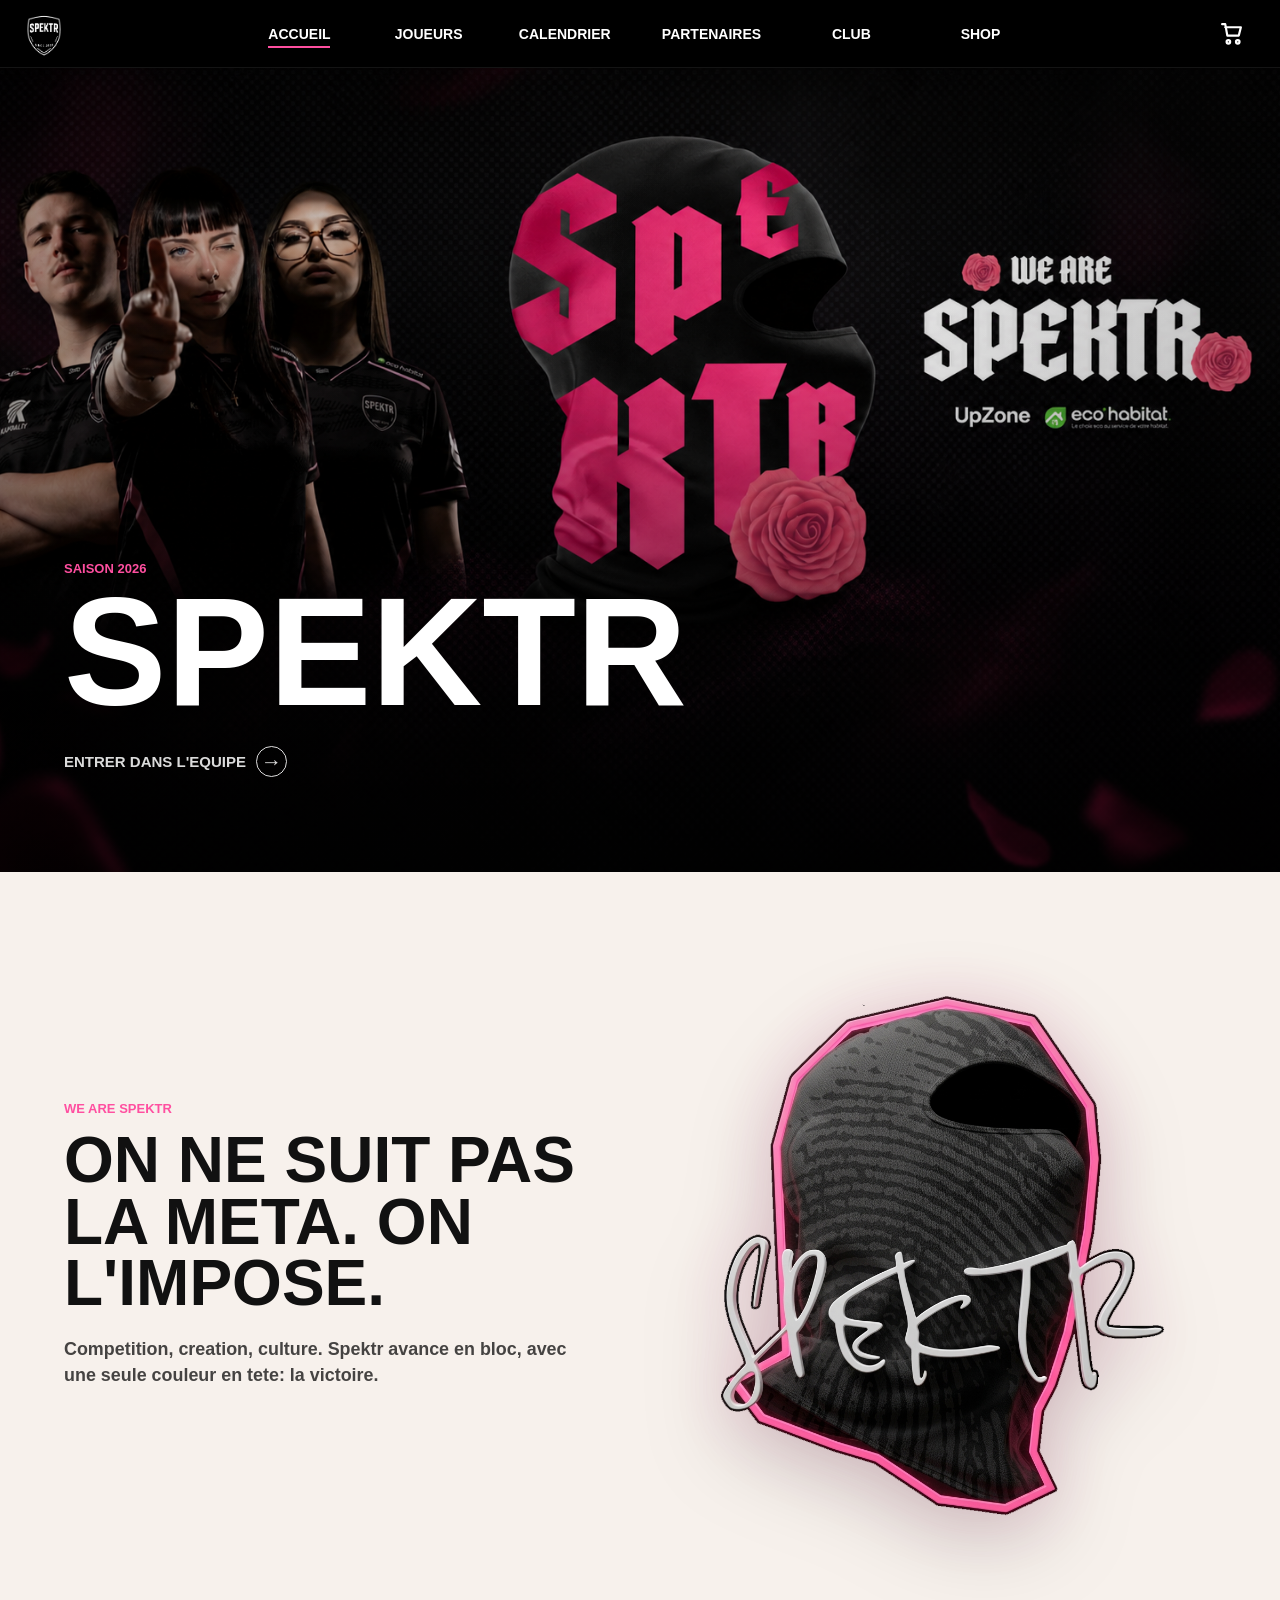
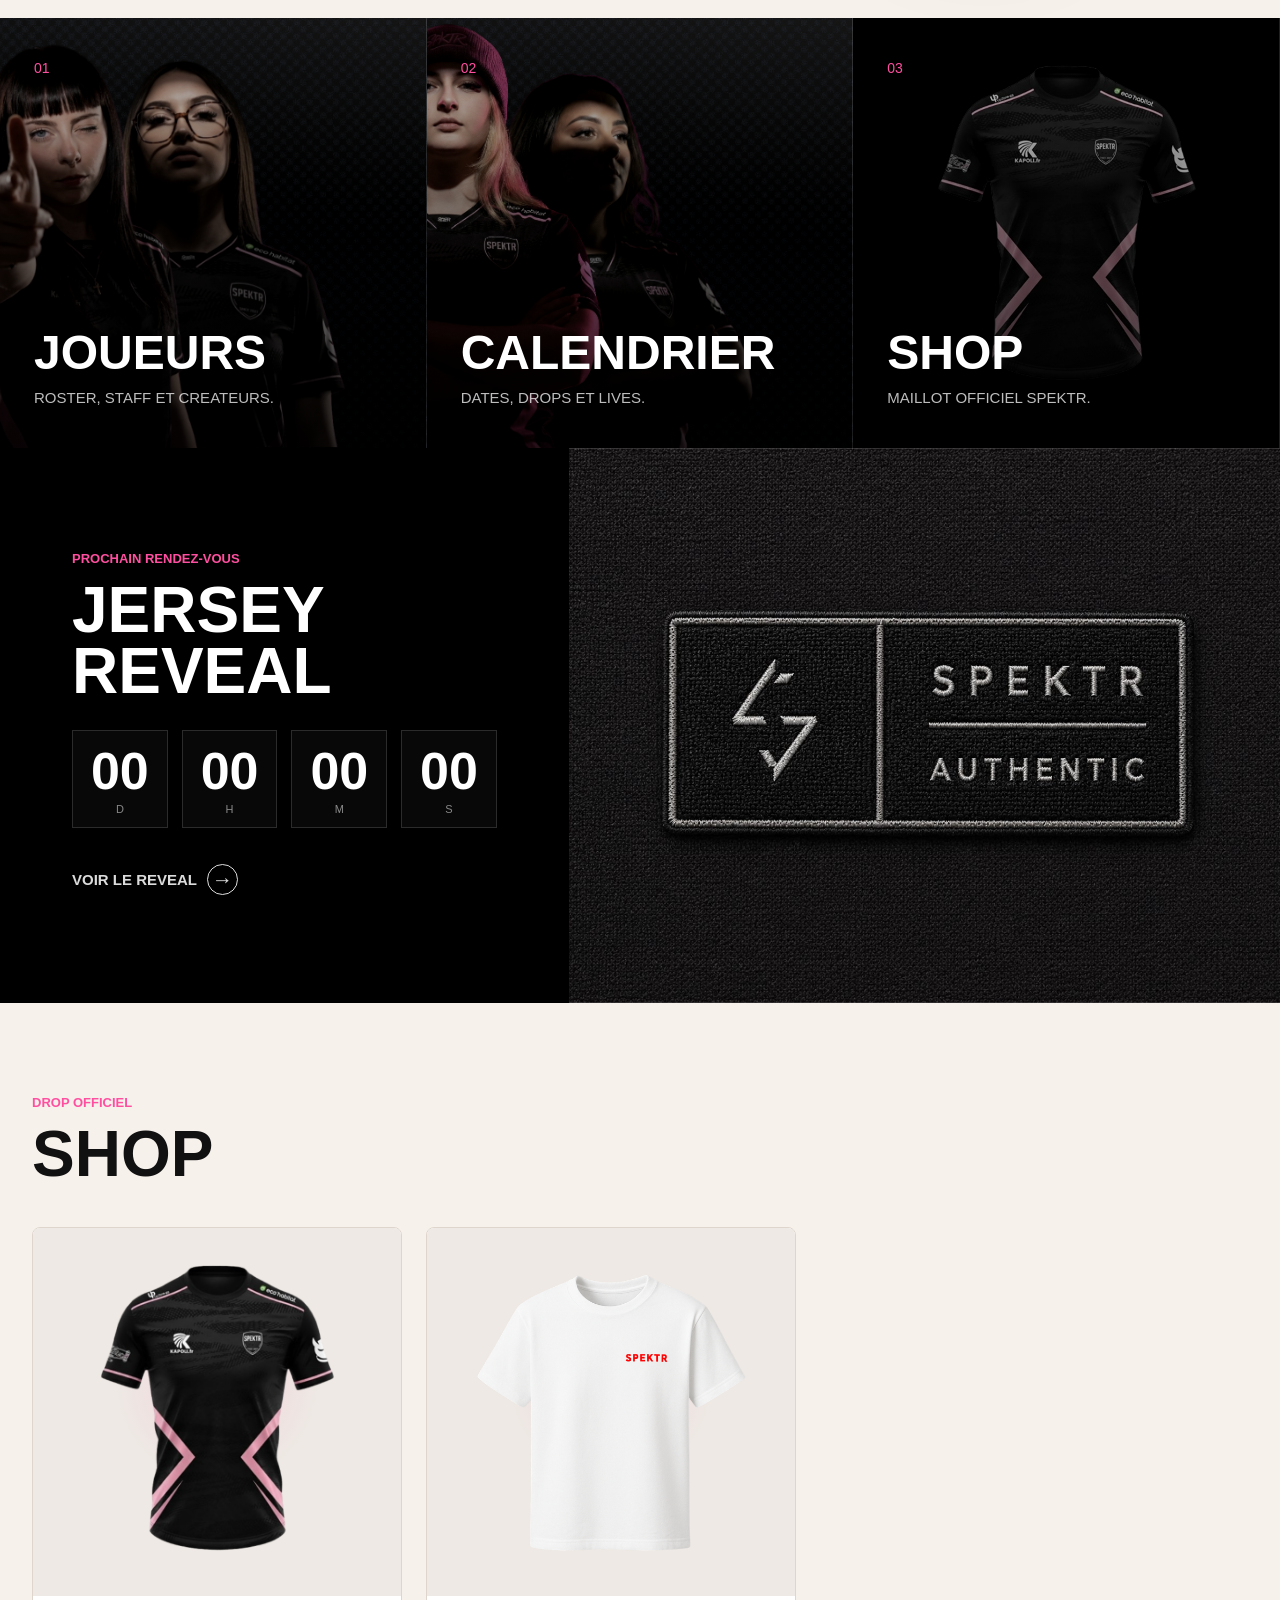
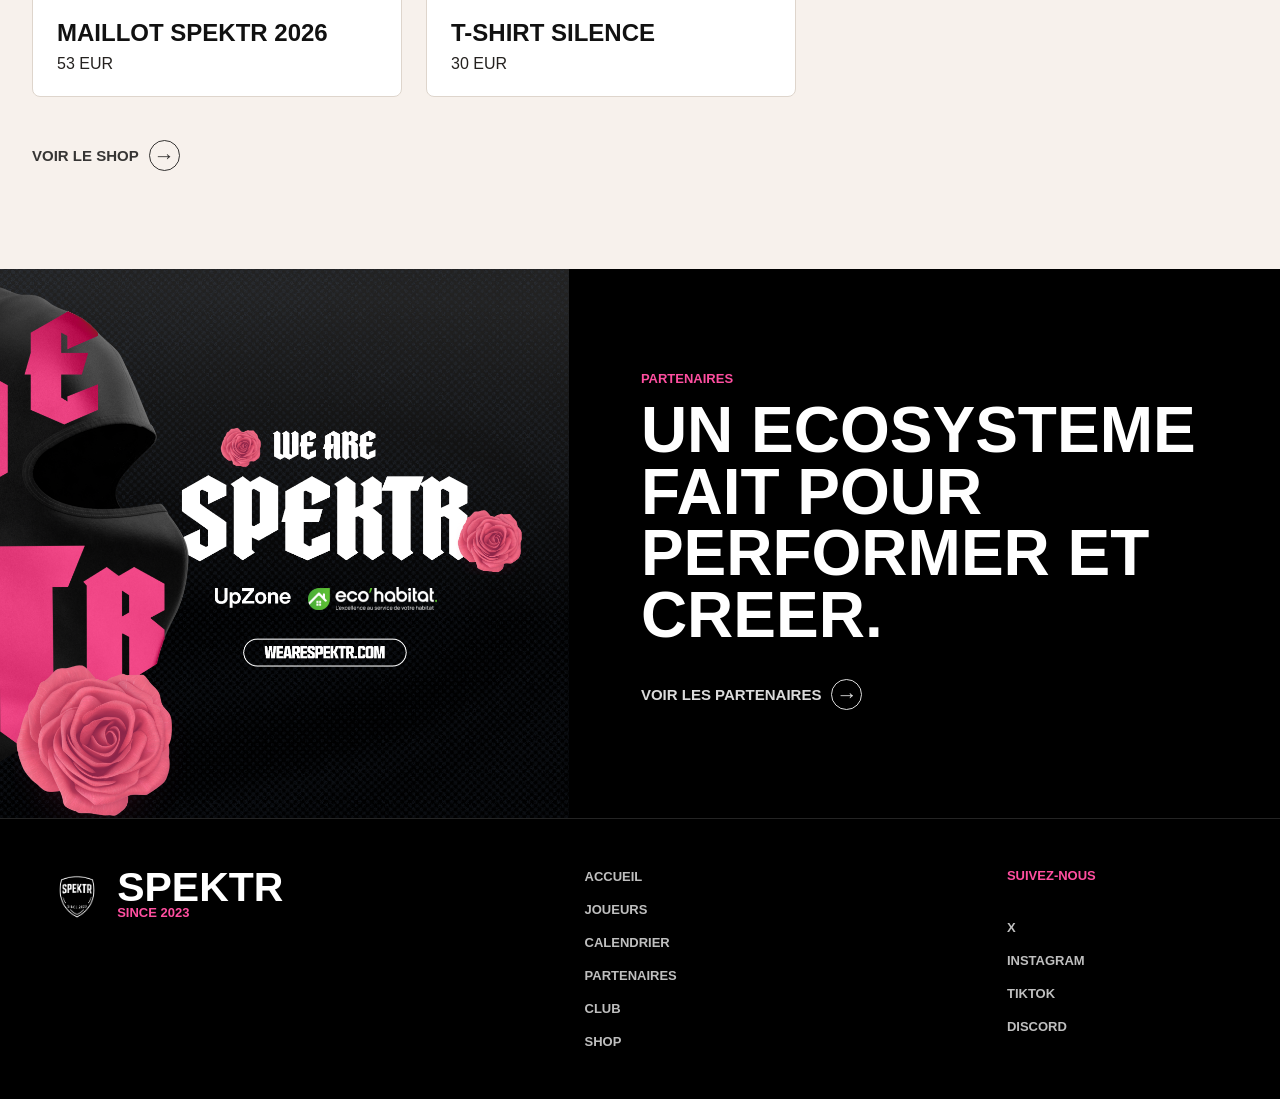
==== commit 681b548d: "Restrict text reveal to club page" ====
--- a/index.html
+++ b/index.html
@@ -34,7 +34,7 @@
     <main>
       <section class="home-hero">
         <img src="assets/home-hero-seamless.png" alt="Banniere Spektr rose et noire avec joueurs">
-        <div class="hero-copy" data-text-reveal>
+        <div class="hero-copy">
           <p>Saison 2026</p>
           <h1>Spektr</h1>
           <a class="text-link" href="joueurs.html">Entrer dans l'equipe <span aria-hidden="true">&rarr;</span></a>
@@ -42,7 +42,7 @@
       </section>
 
       <section class="home-statement">
-        <div data-text-reveal>
+        <div>
           <p class="eyebrow">We are Spektr</p>
           <h2>On ne suit pas la meta. On l'impose.</h2>
           <p class="statement-lead">Competition, creation, culture. Spektr avance en bloc, avec une seule couleur en tete: la victoire.</p>
@@ -51,17 +51,17 @@
       </section>
 
       <section class="route-grid" aria-label="Sections principales">
-        <a class="route-card route-joueurs" href="joueurs.html" data-text-reveal>
+        <a class="route-card route-joueurs" href="joueurs.html">
           <span>01</span>
           <h2>Joueurs</h2>
           <p>Roster, staff et createurs.</p>
         </a>
-        <a class="route-card route-calendrier" href="calendrier.html" data-text-reveal>
+        <a class="route-card route-calendrier" href="calendrier.html">
           <span>02</span>
           <h2>Calendrier</h2>
           <p>Dates, drops et lives.</p>
         </a>
-        <a class="route-card route-shop" href="shop.html" data-text-reveal>
+        <a class="route-card route-shop" href="shop.html">
           <span>03</span>
           <h2>Shop</h2>
           <p>Maillot officiel Spektr.</p>
@@ -69,7 +69,7 @@
       </section>
 
       <section class="split-section split-dark">
-        <div class="split-copy" data-text-reveal>
+        <div class="split-copy">
           <p class="eyebrow">Prochain rendez-vous</p>
           <h2>Jersey reveal</h2>
           <div class="time-grid compact" data-countdown="2026-10-23T18:00:00+02:00">
@@ -84,7 +84,7 @@
       </section>
 
       <section class="shop-preview">
-        <div class="section-title" data-text-reveal>
+        <div class="section-title">
           <p class="eyebrow">Drop officiel</p>
           <h2>Shop</h2>
         </div>
@@ -109,7 +109,7 @@
 
       <section class="partners-band">
         <img src="assets/outro-twitch.png" alt="Banniere We Are Spektr avec partenaires">
-        <div data-text-reveal>
+        <div>
           <p class="eyebrow">Partenaires</p>
           <h2>Un ecosysteme fait pour performer et creer.</h2>
           <a class="text-link" href="partenaires.html">Voir les partenaires <span aria-hidden="true">&rarr;</span></a>
--- a/styles.css
+++ b/styles.css
@@ -270,11 +270,11 @@
 
 [data-text-reveal] > * {
   opacity: 0;
-  transform: translateY(26px);
+  transform: translateY(42px);
 }
 
 [data-text-reveal].is-visible > * {
-  animation: textRevealUp .78s cubic-bezier(.2,.8,.2,1) both;
+  animation: textRevealUp .92s cubic-bezier(.16,1,.3,1) both;
 }
 
 [data-text-reveal].is-visible > *:nth-child(2) {
@@ -292,7 +292,7 @@
 @keyframes textRevealUp {
   from {
     opacity: 0;
-    transform: translateY(26px);
+    transform: translateY(42px);
   }
   to {
     opacity: 1;
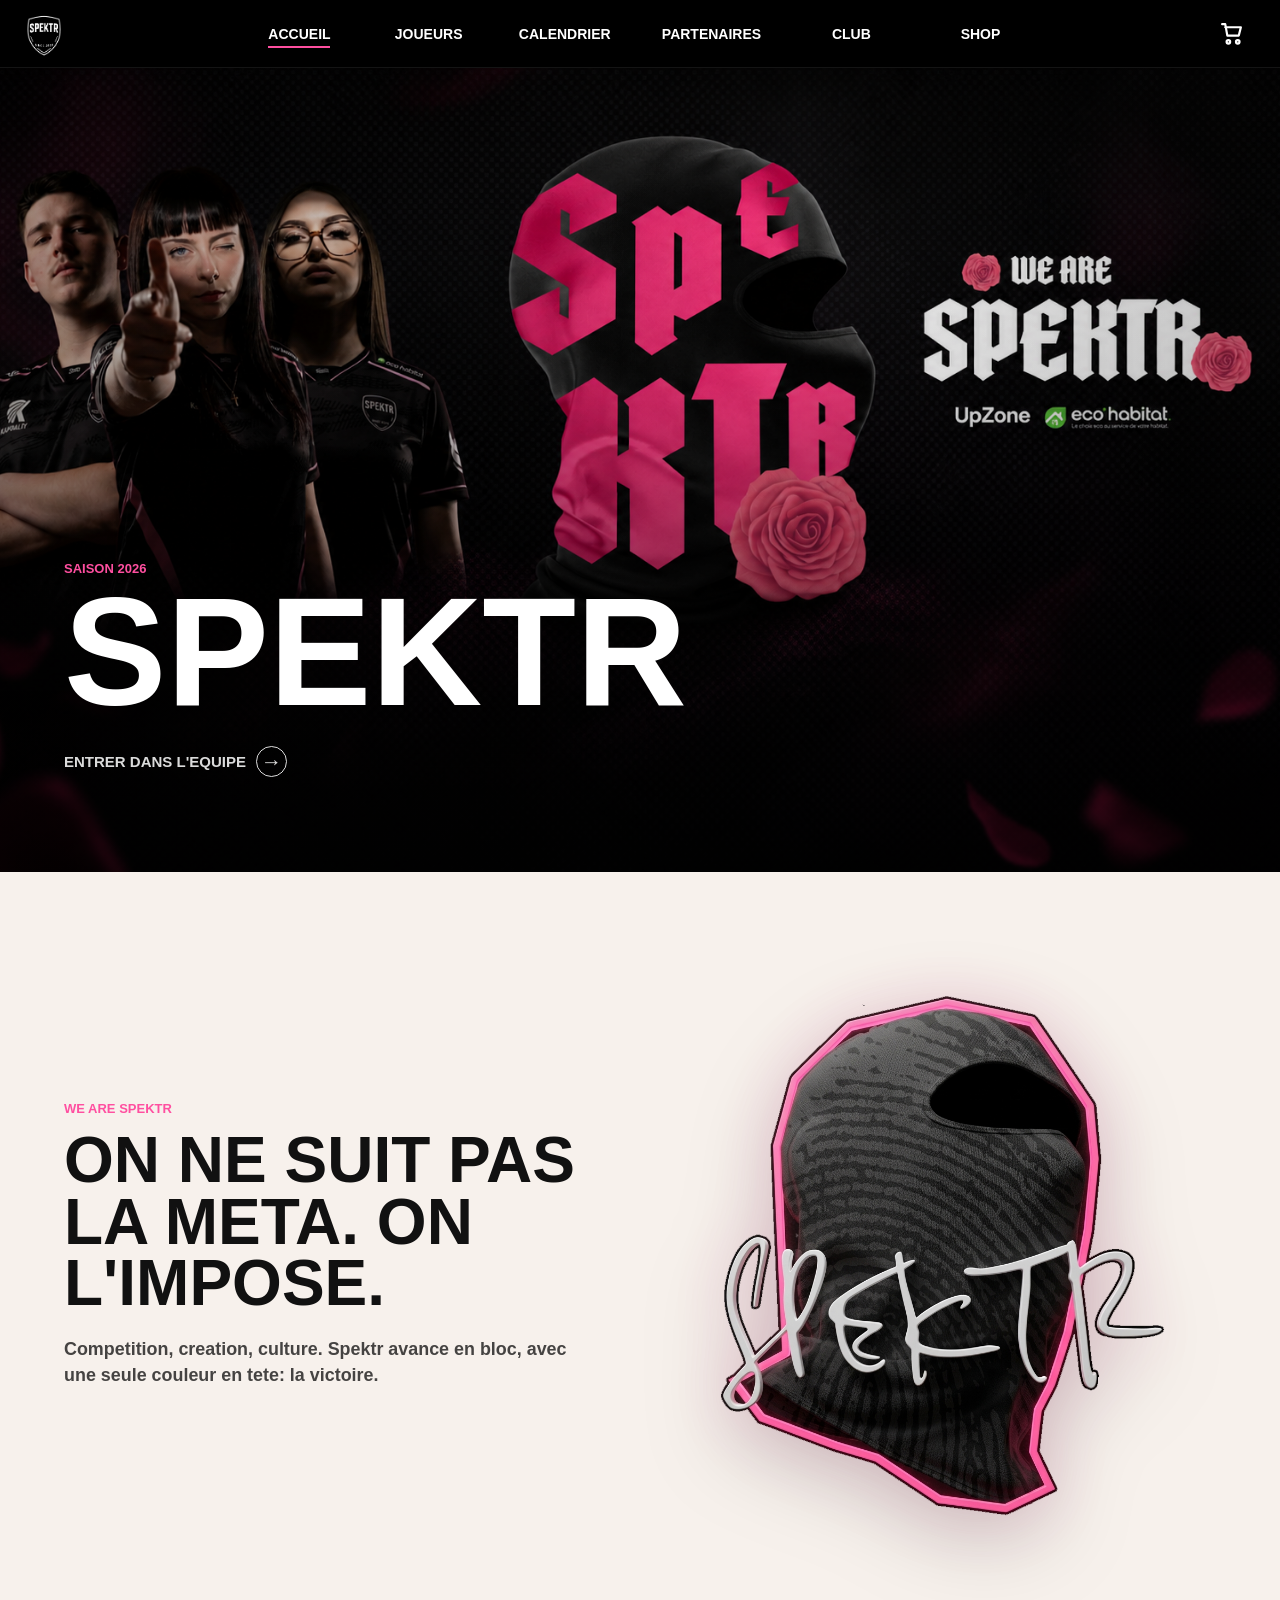
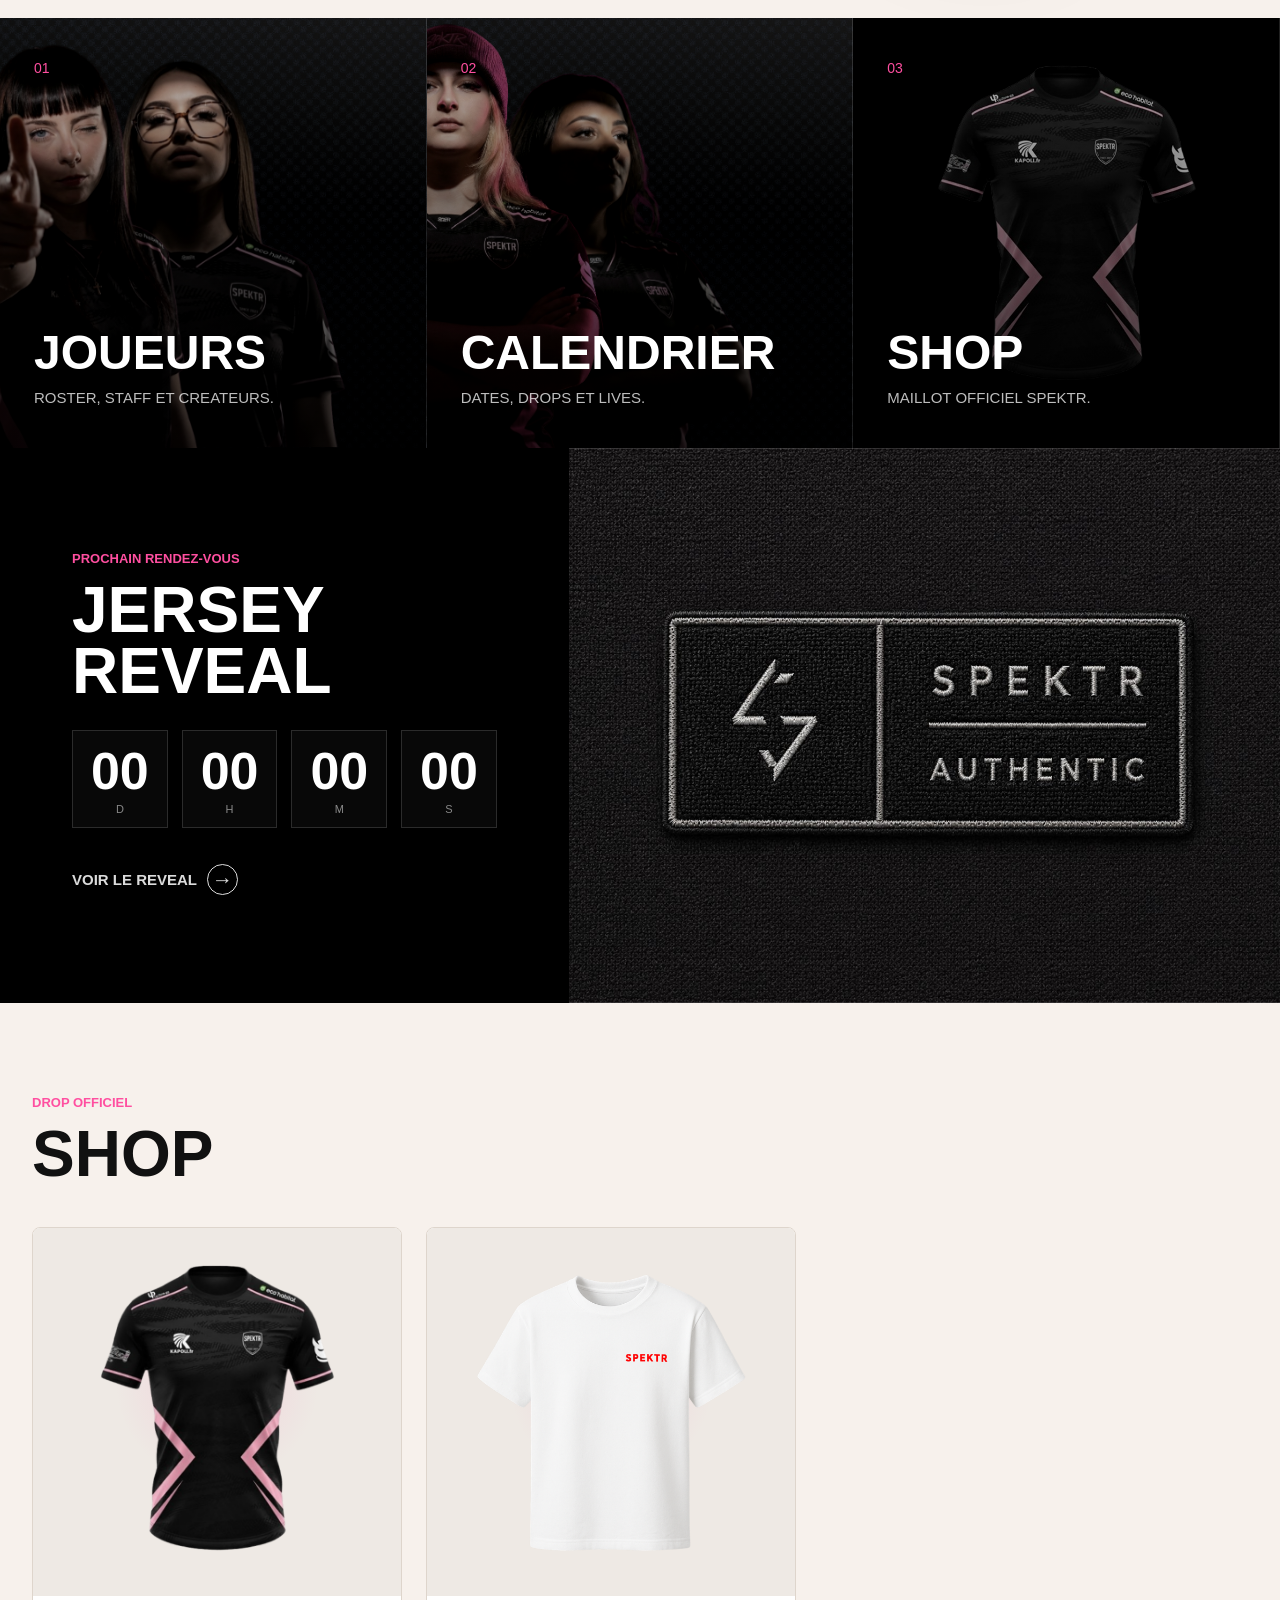
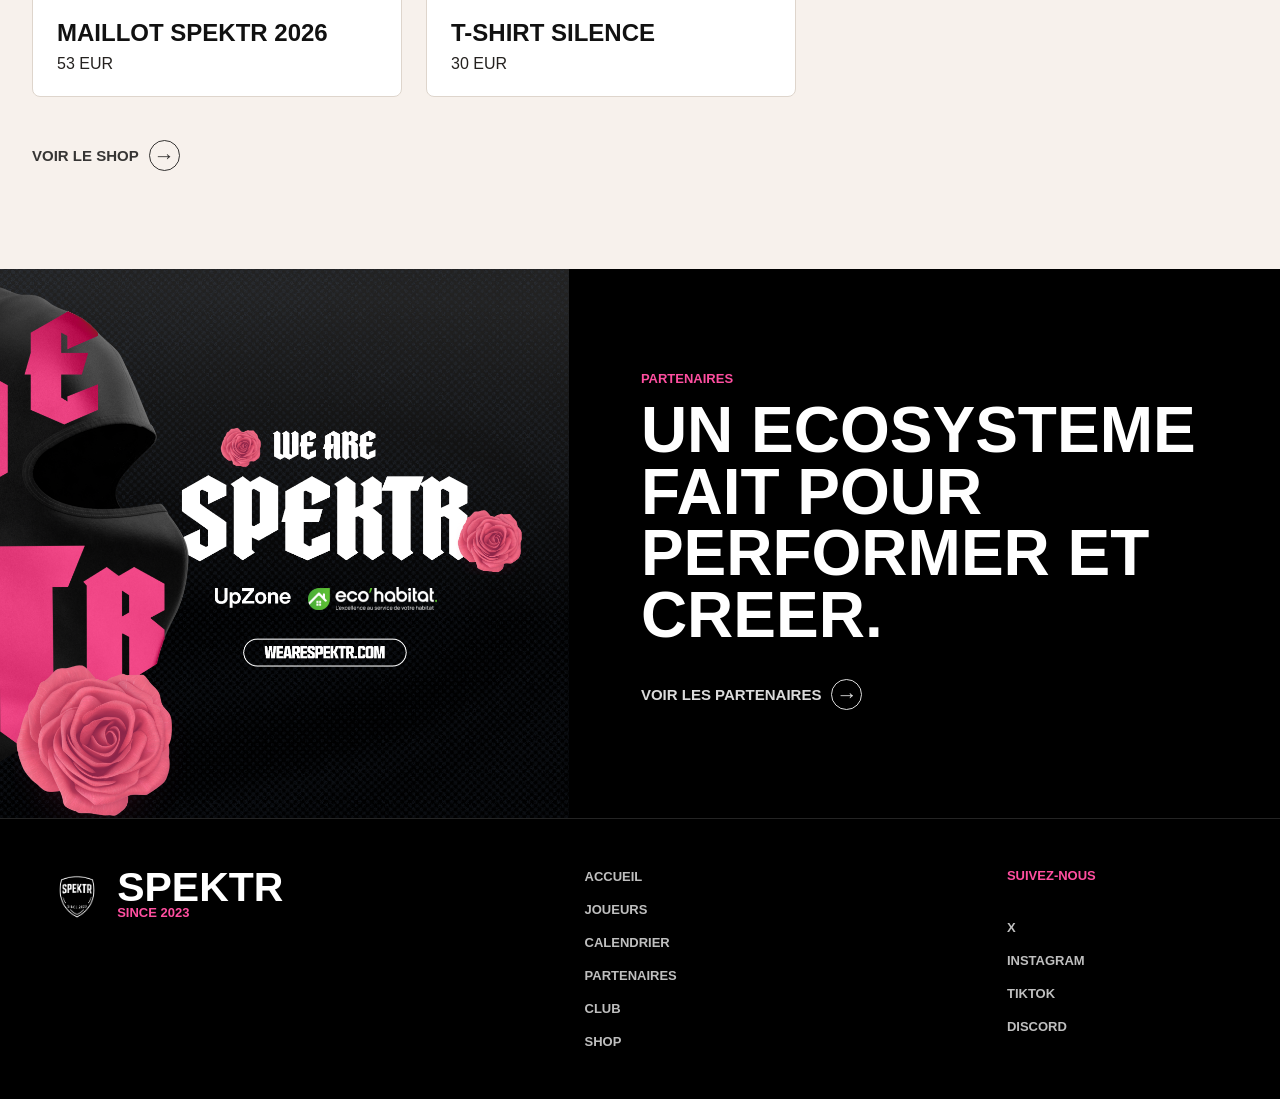
==== commit 1f537f8b: "Add home page text reveal effects" ====
--- a/index.html
+++ b/index.html
@@ -34,7 +34,7 @@
     <main>
       <section class="home-hero">
         <img src="assets/home-hero-seamless.png" alt="Banniere Spektr rose et noire avec joueurs">
-        <div class="hero-copy">
+        <div class="hero-copy" data-text-reveal>
           <p>Saison 2026</p>
           <h1>Spektr</h1>
           <a class="text-link" href="joueurs.html">Entrer dans l'equipe <span aria-hidden="true">&rarr;</span></a>
@@ -42,7 +42,7 @@
       </section>
 
       <section class="home-statement">
-        <div>
+        <div data-text-reveal>
           <p class="eyebrow">We are Spektr</p>
           <h2>On ne suit pas la meta. On l'impose.</h2>
           <p class="statement-lead">Competition, creation, culture. Spektr avance en bloc, avec une seule couleur en tete: la victoire.</p>
@@ -51,17 +51,17 @@
       </section>
 
       <section class="route-grid" aria-label="Sections principales">
-        <a class="route-card route-joueurs" href="joueurs.html">
+        <a class="route-card route-joueurs" href="joueurs.html" data-text-reveal>
           <span>01</span>
           <h2>Joueurs</h2>
           <p>Roster, staff et createurs.</p>
         </a>
-        <a class="route-card route-calendrier" href="calendrier.html">
+        <a class="route-card route-calendrier" href="calendrier.html" data-text-reveal>
           <span>02</span>
           <h2>Calendrier</h2>
           <p>Dates, drops et lives.</p>
         </a>
-        <a class="route-card route-shop" href="shop.html">
+        <a class="route-card route-shop" href="shop.html" data-text-reveal>
           <span>03</span>
           <h2>Shop</h2>
           <p>Maillot officiel Spektr.</p>
@@ -69,7 +69,7 @@
       </section>
 
       <section class="split-section split-dark">
-        <div class="split-copy">
+        <div class="split-copy" data-text-reveal>
           <p class="eyebrow">Prochain rendez-vous</p>
           <h2>Jersey reveal</h2>
           <div class="time-grid compact" data-countdown="2026-10-23T18:00:00+02:00">
@@ -84,19 +84,19 @@
       </section>
 
       <section class="shop-preview">
-        <div class="section-title">
+        <div class="section-title" data-text-reveal>
           <p class="eyebrow">Drop officiel</p>
           <h2>Shop</h2>
         </div>
         <div class="product-row">
-          <article class="product-card">
+          <article class="product-card" data-text-reveal>
             <img src="assets/product-03-1.png" alt="Maillot SPEKTR 2026">
             <div>
               <h3>MAILLOT SPEKTR 2026</h3>
               <p>53 EUR</p>
             </div>
           </article>
-          <article class="product-card">
+          <article class="product-card" data-text-reveal>
             <img src="assets/product-02-1.png" alt="T-SHIRT SILENCE">
             <div>
               <h3>T-SHIRT SILENCE</h3>
@@ -109,7 +109,7 @@
 
       <section class="partners-band">
         <img src="assets/outro-twitch.png" alt="Banniere We Are Spektr avec partenaires">
-        <div>
+        <div data-text-reveal>
           <p class="eyebrow">Partenaires</p>
           <h2>Un ecosysteme fait pour performer et creer.</h2>
           <a class="text-link" href="partenaires.html">Voir les partenaires <span aria-hidden="true">&rarr;</span></a>
--- a/styles.css
+++ b/styles.css
@@ -55,6 +55,13 @@
   height: var(--header-h);
   background: var(--black);
   border-bottom: 1px solid rgba(255,255,255,.08);
+  transform: translateY(0);
+  transition: transform .34s cubic-bezier(.16,1,.3,1), border-color .24s ease;
+  will-change: transform;
+}
+
+.site-header.is-hidden {
+  transform: translateY(calc(-1 * var(--header-h) - 2px));
 }
 
 .brand {
@@ -297,17 +304,6 @@
   to {
     opacity: 1;
     transform: translateY(0);
-  }
-}
-
-@media (prefers-reduced-motion: reduce) {
-  [data-text-reveal] > * {
-    opacity: 1;
-    transform: none;
-  }
-
-  [data-text-reveal].is-visible > * {
-    animation: none;
   }
 }
 
@@ -1112,9 +1108,9 @@
 }
 
 .about-hero h1 {
-  max-width: 1180px;
-  font-size: clamp(44px, 8vw, 126px);
-  line-height: .86;
+  max-width: 980px;
+  font-size: clamp(44px, 6.4vw, 104px);
+  line-height: .88;
 }
 
 .about-manifest {
@@ -1130,7 +1126,7 @@
 .about-split h2,
 .about-cta h2 {
   margin: 0;
-  font-size: clamp(34px, 5.6vw, 88px);
+  font-size: clamp(34px, 4.7vw, 74px);
   line-height: .94;
   text-transform: uppercase;
 }
@@ -1141,6 +1137,10 @@
   margin: 0;
   color: rgba(0,0,0,.72);
   font: 800 clamp(16px, 1.35vw, 20px)/1.5 Arial, sans-serif;
+}
+
+.about-manifest > p {
+  max-width: 620px;
 }
 
 .about-stats {
@@ -1240,6 +1240,82 @@
   width: min(100%, 560px);
   justify-self: center;
   filter: drop-shadow(0 36px 55px rgba(0,0,0,.2));
+}
+
+.about-split.about-identity {
+  grid-template-columns: minmax(0, .9fr) minmax(360px, 1fr);
+  align-items: stretch;
+  gap: clamp(28px, 5vw, 72px);
+  background:
+    radial-gradient(circle at 86% 10%, rgba(255,79,160,.22), transparent 34%),
+    linear-gradient(120deg, #000 0%, #070103 54%, #2b0615 100%);
+  color: var(--white);
+}
+
+.about-identity-copy {
+  align-self: center;
+}
+
+.about-identity .eyebrow {
+  color: var(--pink);
+}
+
+.about-identity h2 {
+  max-width: 780px;
+  color: var(--white);
+}
+
+.about-identity p {
+  max-width: 690px;
+  color: rgba(255,255,255,.72);
+}
+
+.about-identity .text-link {
+  color: var(--white);
+}
+
+.about-identity-grid {
+  display: grid;
+  align-content: center;
+  min-height: 460px;
+  border: 1px solid var(--line);
+}
+
+.about-identity-grid article {
+  min-height: 150px;
+  padding: clamp(22px, 2.5vw, 34px);
+  border-bottom: 1px solid var(--line);
+  background: rgba(255,255,255,.035);
+}
+
+.about-identity-grid article:nth-child(2) {
+  margin-left: clamp(0px, 5vw, 54px);
+}
+
+.about-identity-grid article:nth-child(3) {
+  margin-left: clamp(0px, 10vw, 108px);
+  border-bottom: 0;
+}
+
+.about-identity-grid span {
+  display: block;
+  margin-bottom: 28px;
+  color: var(--pink);
+  font: 900 14px/1 Arial, sans-serif;
+}
+
+.about-identity-grid strong {
+  display: block;
+  color: var(--white);
+  font: 900 clamp(28px, 3.4vw, 52px)/.92 Arial, sans-serif;
+  text-transform: uppercase;
+}
+
+.about-identity-grid p {
+  max-width: 420px;
+  margin: 14px 0 0;
+  color: rgba(255,255,255,.68);
+  font-size: clamp(14px, 1.05vw, 17px);
 }
 
 .about-timeline {
@@ -2172,6 +2248,22 @@
     max-width: 360px;
   }
 
+  .about-identity-grid {
+    min-height: auto;
+    width: 100%;
+    border-left: 0;
+    border-right: 0;
+  }
+
+  .about-identity-grid article:nth-child(2),
+  .about-identity-grid article:nth-child(3) {
+    margin-left: 0;
+  }
+
+  .about-identity-grid article {
+    min-height: 0;
+  }
+
   .shop-product-card.featured-product {
     grid-column: auto;
   }
@@ -2449,6 +2541,41 @@
   }
 }
 
+@media (max-width: 560px) {
+  .about-split.about-identity {
+    gap: 34px;
+    padding-top: 58px;
+    padding-bottom: 58px;
+  }
+
+  .about-identity h2 {
+    font-size: clamp(36px, 11vw, 48px);
+    line-height: .92;
+  }
+
+  .about-identity p {
+    font-size: 15px;
+    line-height: 1.45;
+  }
+
+  .about-identity-grid {
+    margin-left: -16px;
+    width: calc(100% + 32px);
+  }
+
+  .about-identity-grid article {
+    padding: 24px 20px;
+  }
+
+  .about-identity-grid span {
+    margin-bottom: 20px;
+  }
+
+  .about-identity-grid strong {
+    font-size: clamp(28px, 9vw, 40px);
+  }
+}
+
 @media (max-width: 430px) {
   .brand img {
     width: 42px;
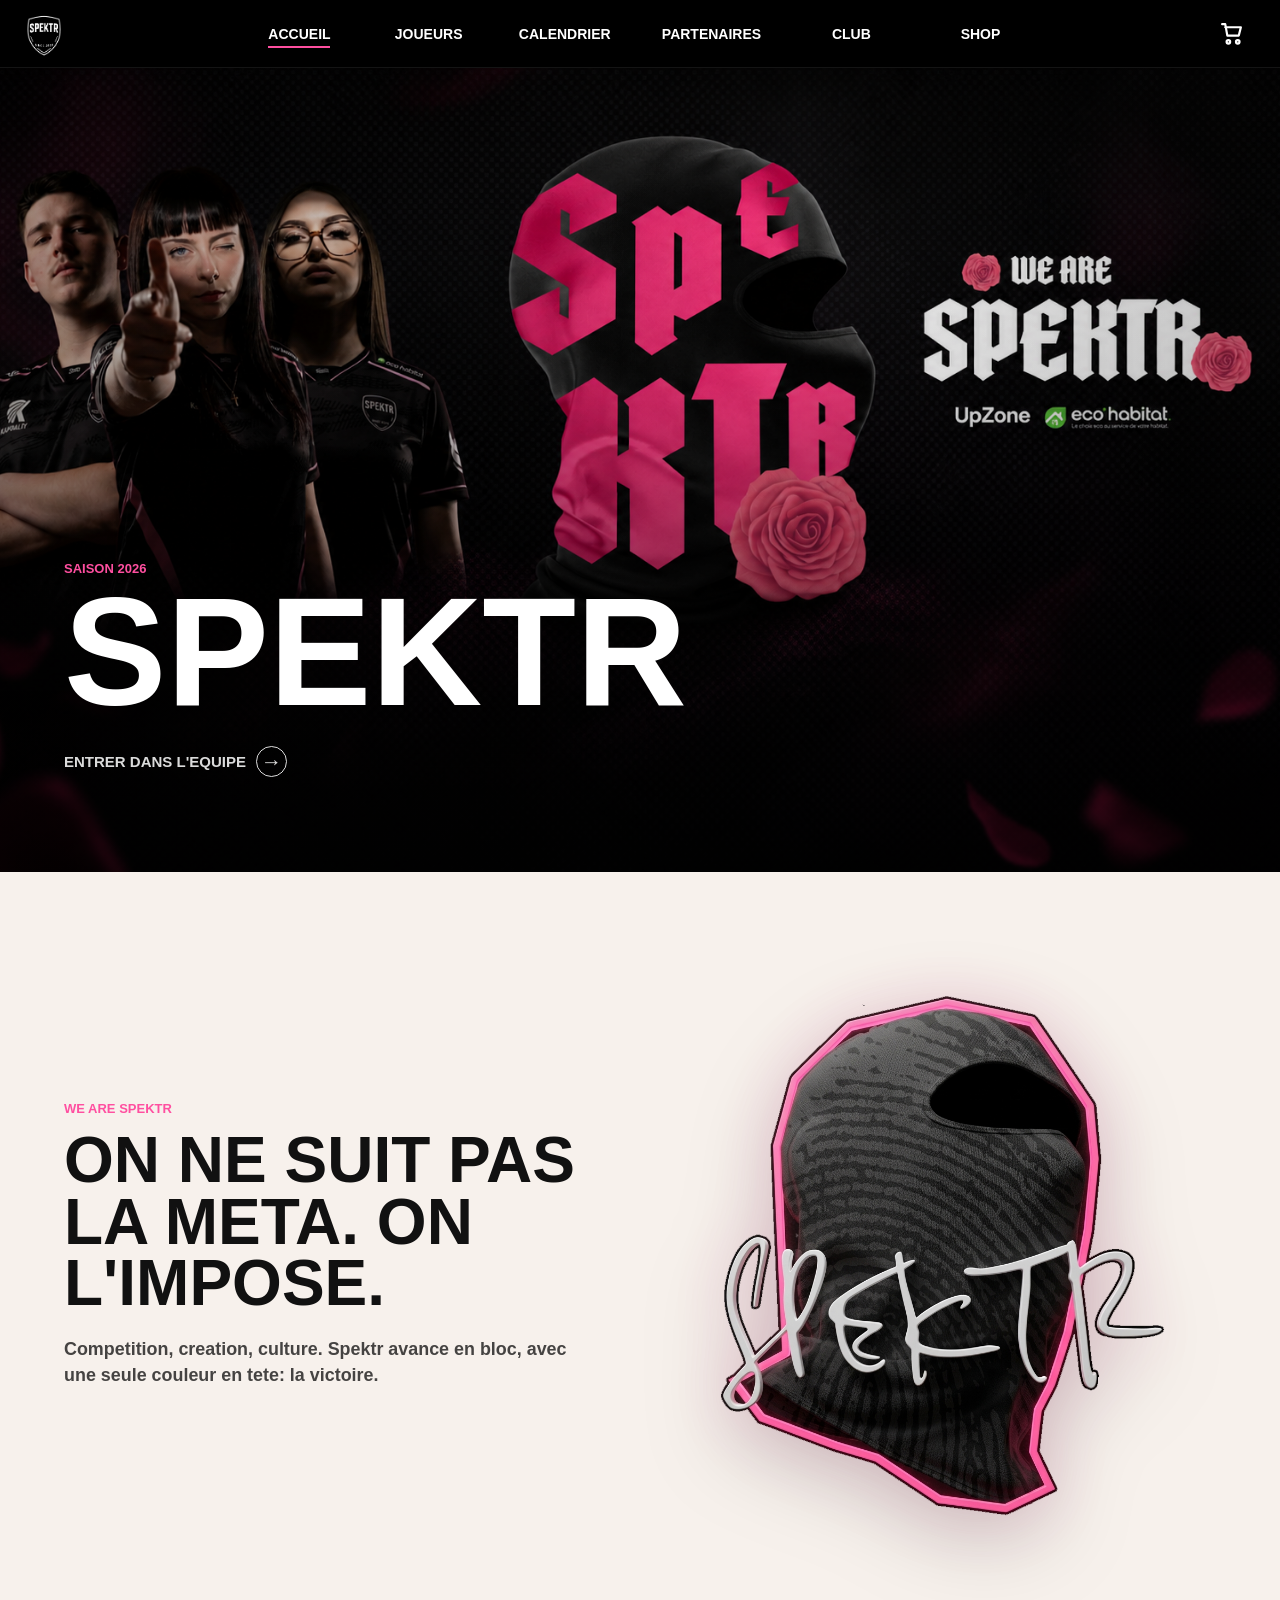
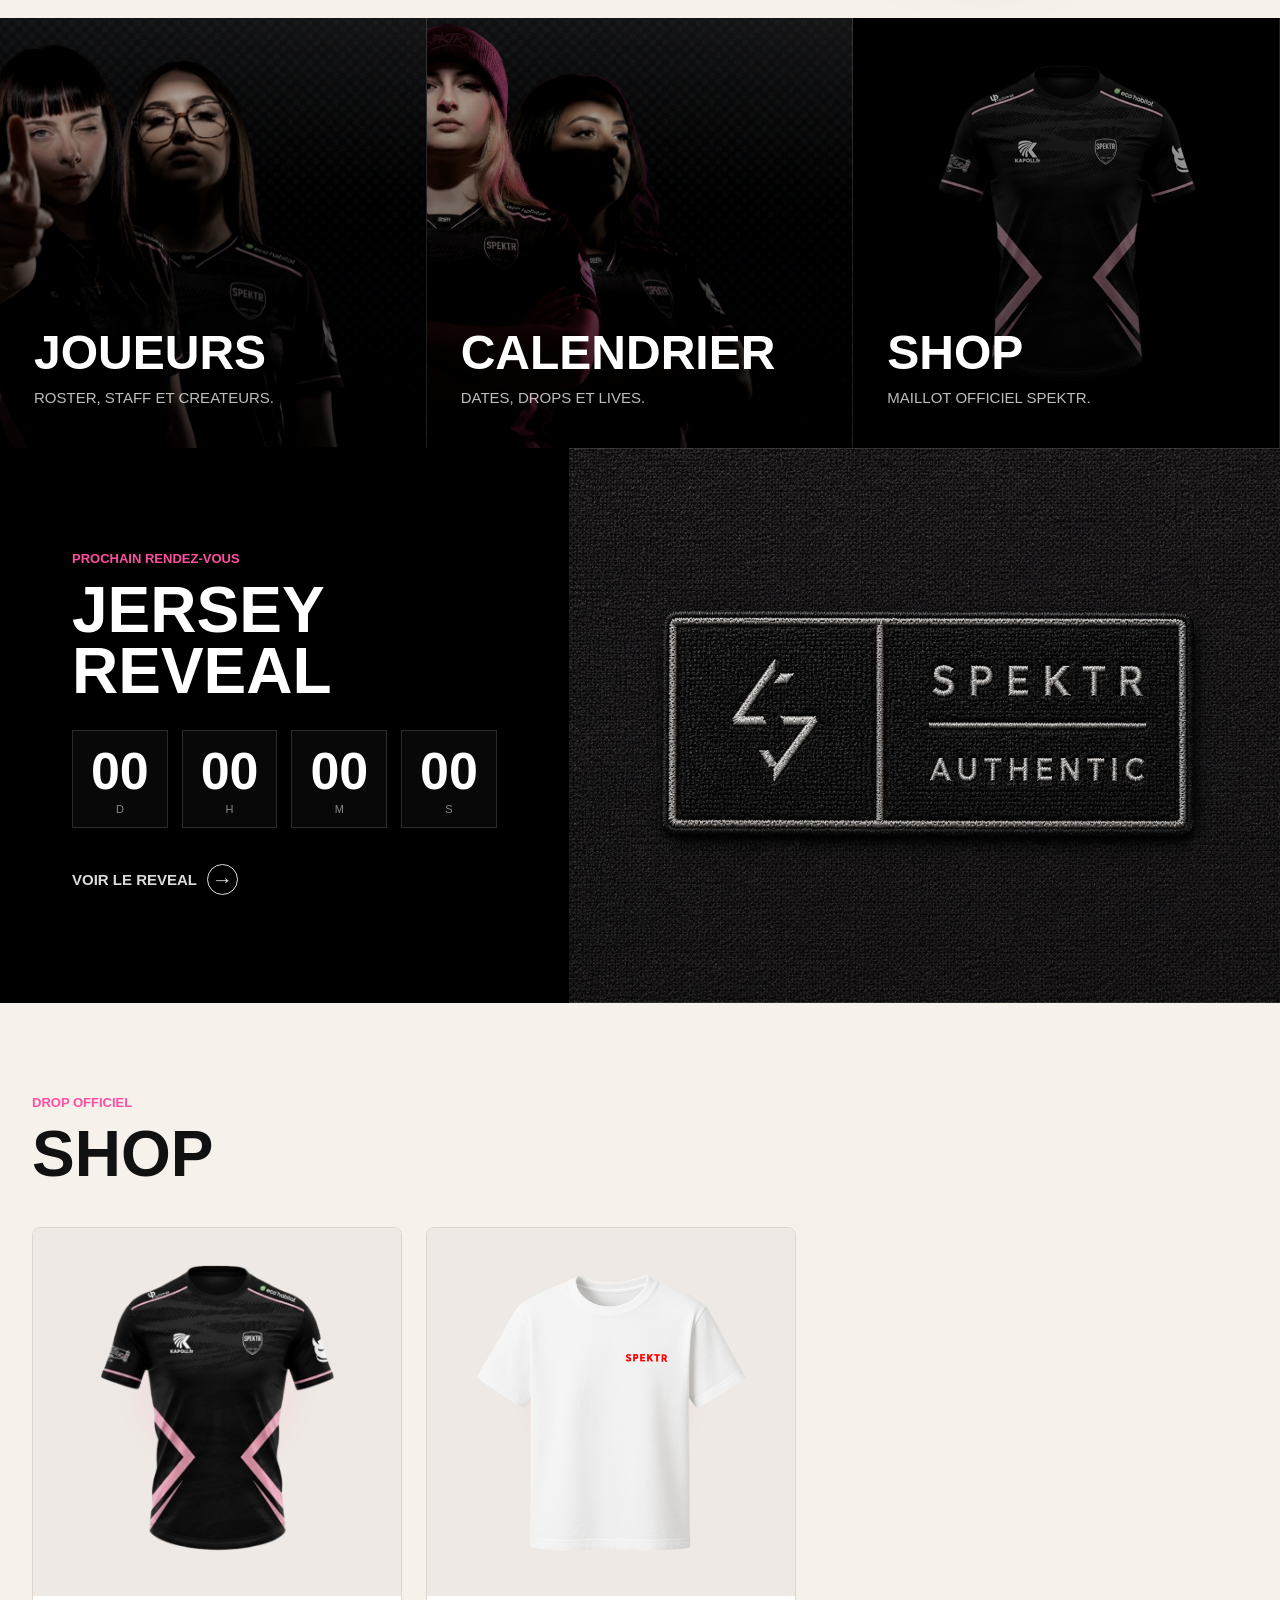
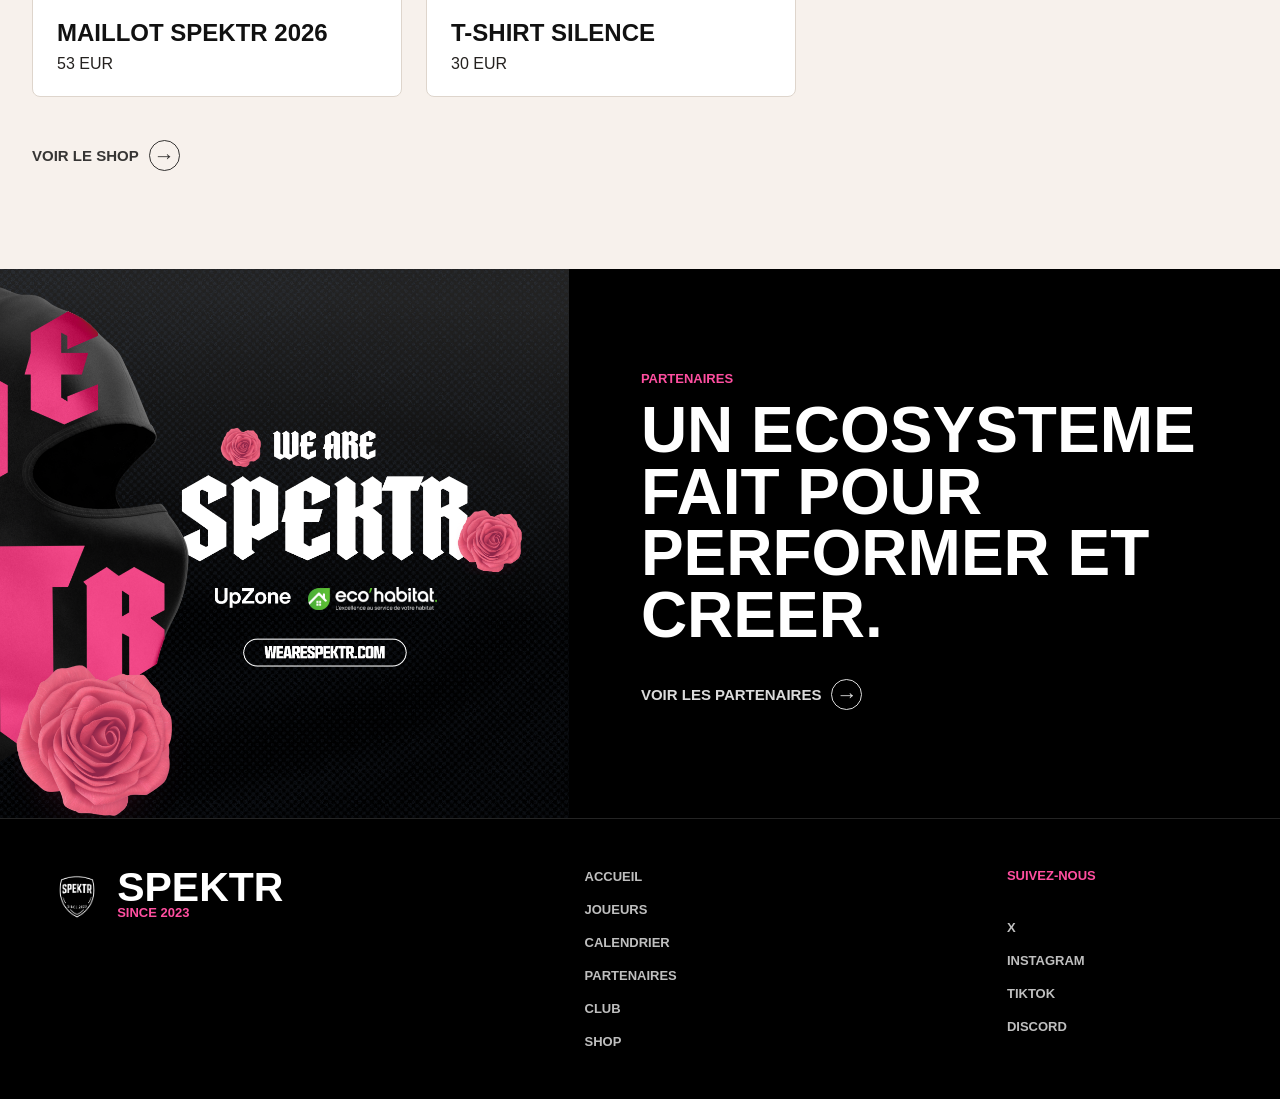
==== commit 42c63a50: "Remove home route tile numbers" ====
--- a/index.html
+++ b/index.html
@@ -52,17 +52,14 @@
 
       <section class="route-grid" aria-label="Sections principales">
         <a class="route-card route-joueurs" href="joueurs.html" data-text-reveal>
-          <span>01</span>
           <h2>Joueurs</h2>
           <p>Roster, staff et createurs.</p>
         </a>
         <a class="route-card route-calendrier" href="calendrier.html" data-text-reveal>
-          <span>02</span>
           <h2>Calendrier</h2>
           <p>Dates, drops et lives.</p>
         </a>
         <a class="route-card route-shop" href="shop.html" data-text-reveal>
-          <span>03</span>
           <h2>Shop</h2>
           <p>Maillot officiel Spektr.</p>
         </a>
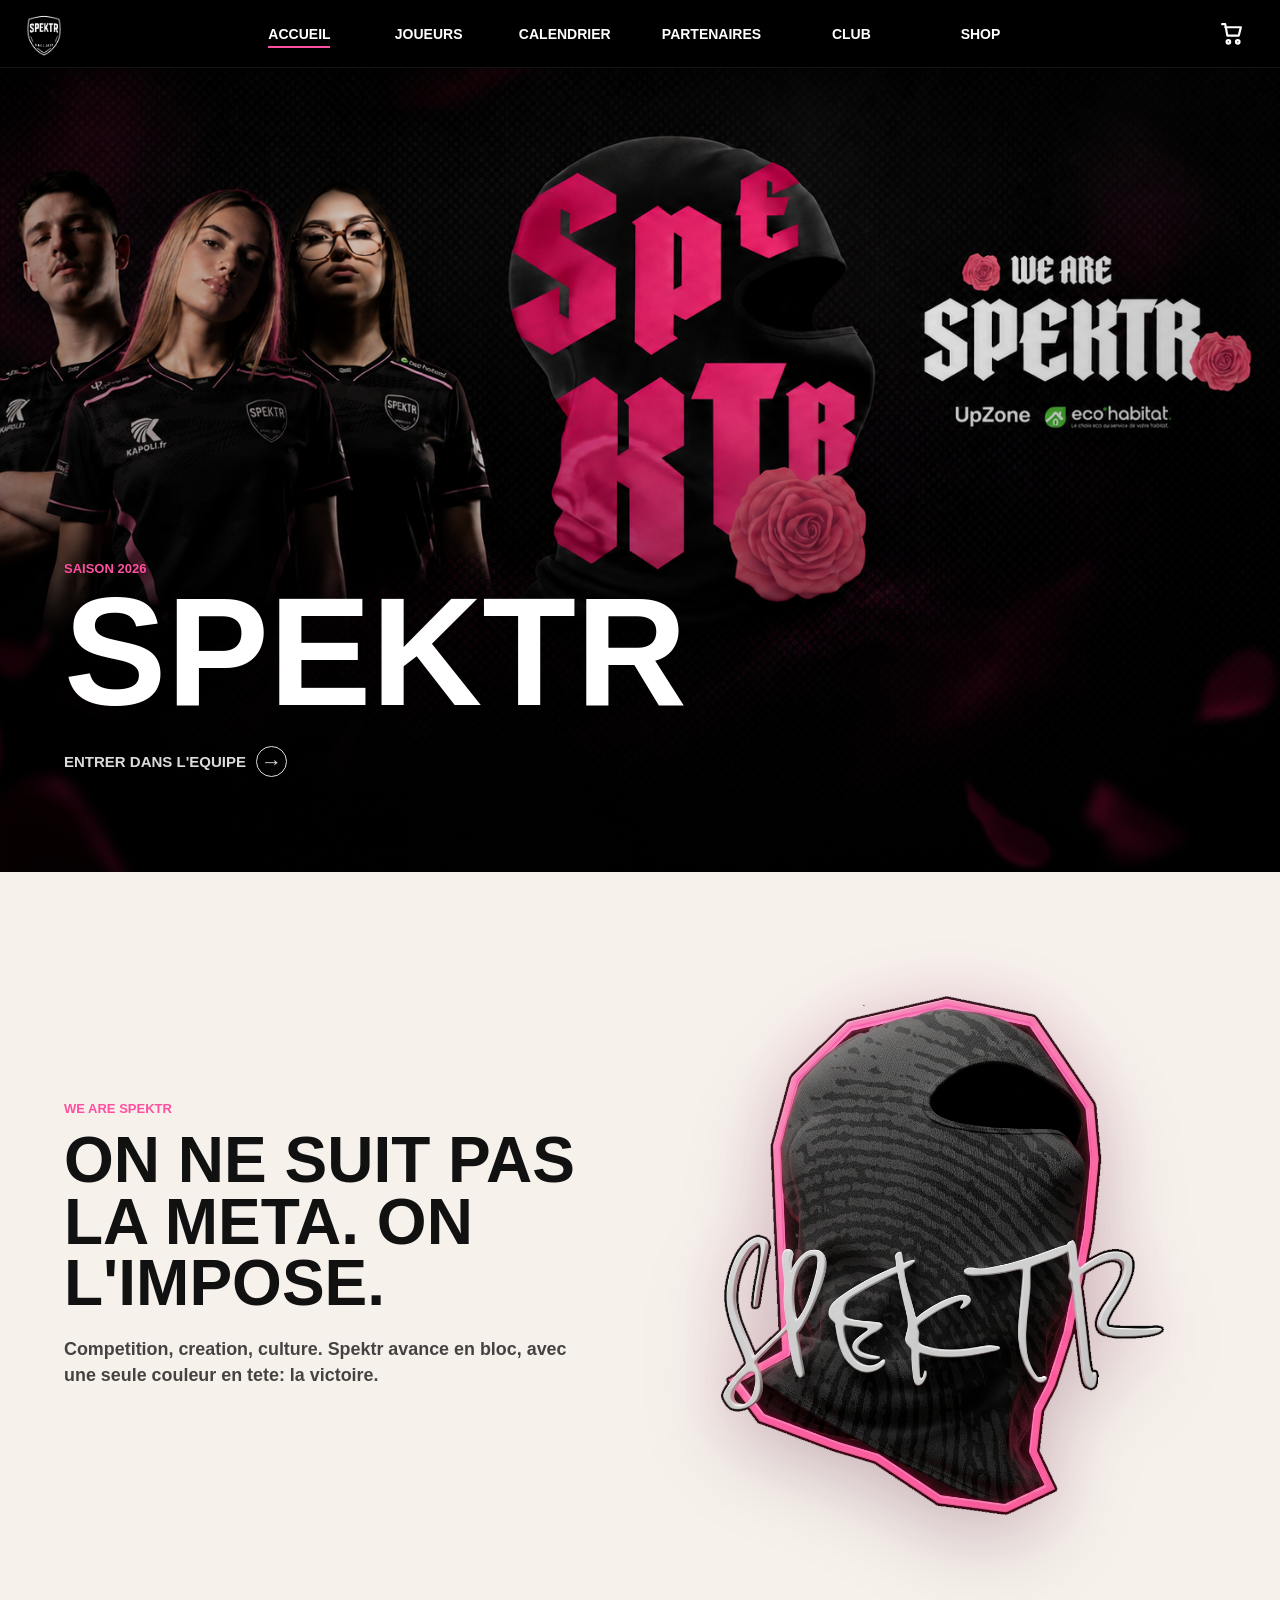
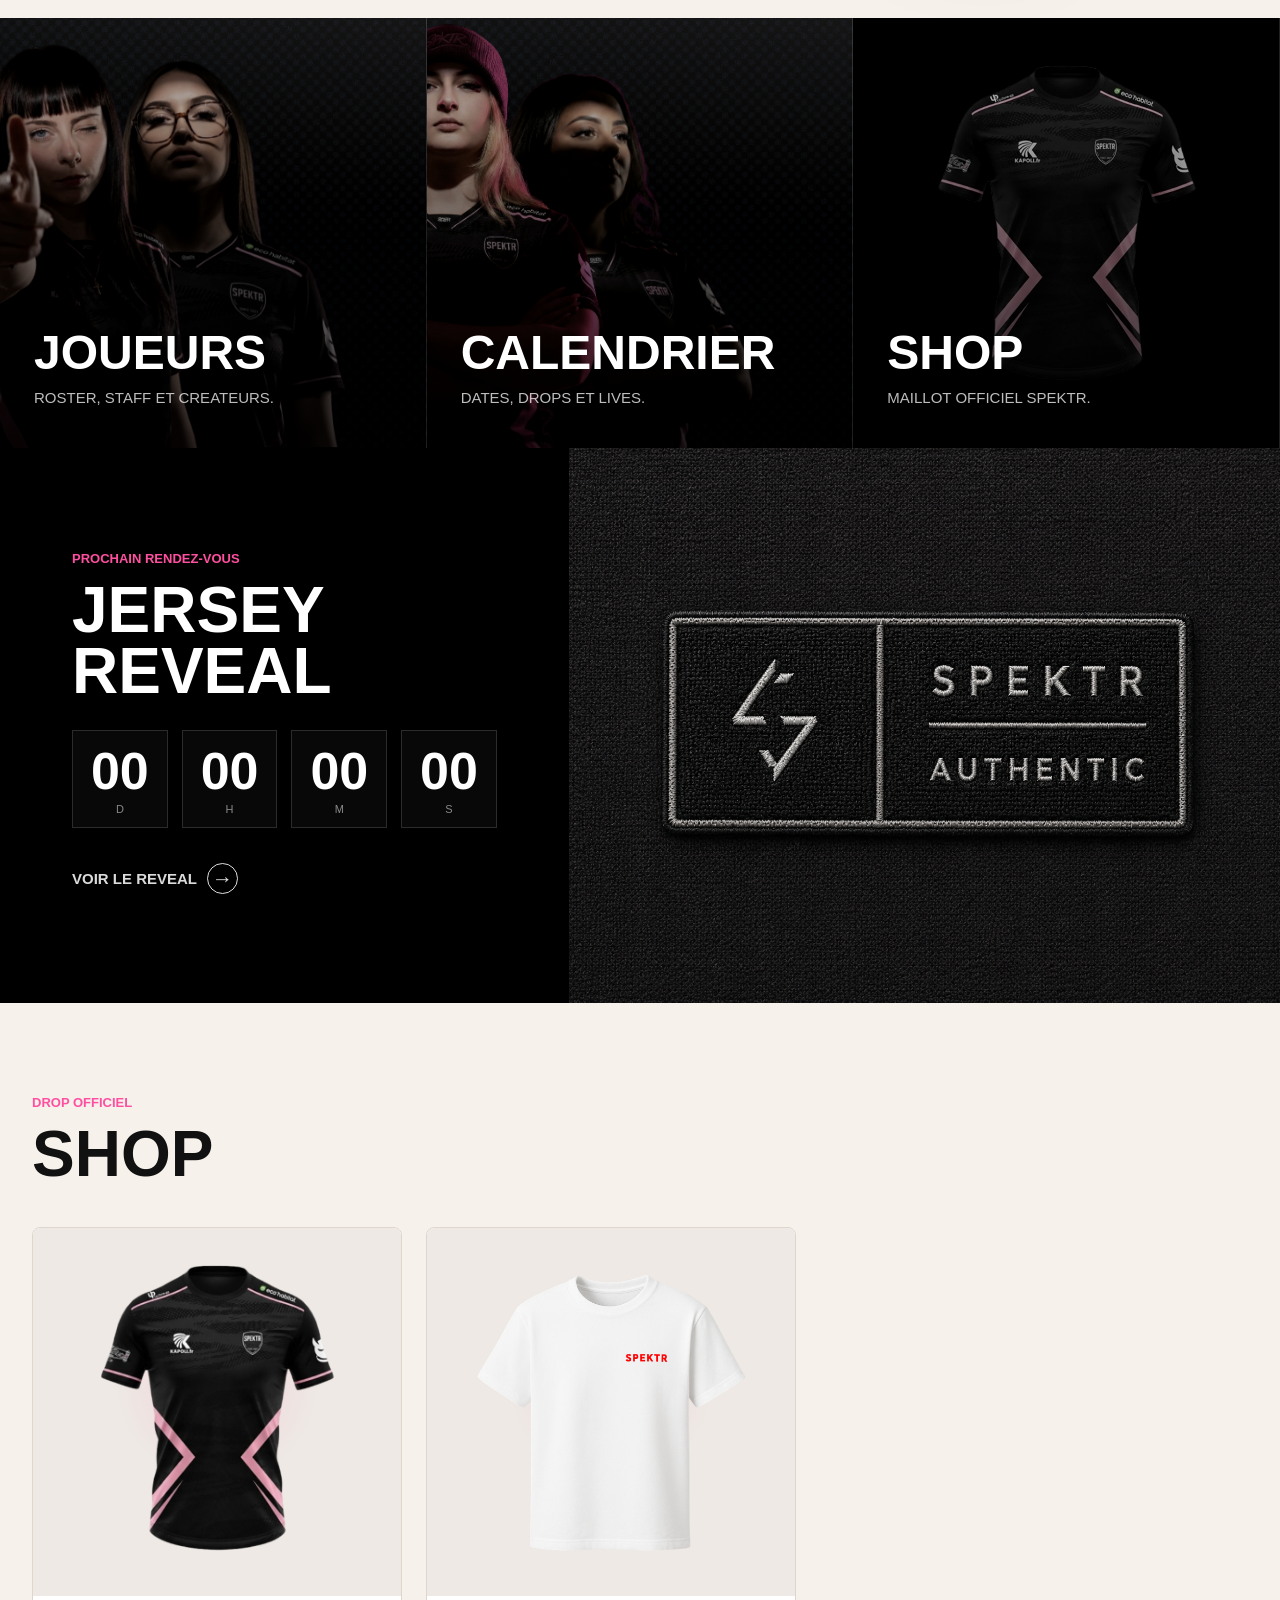
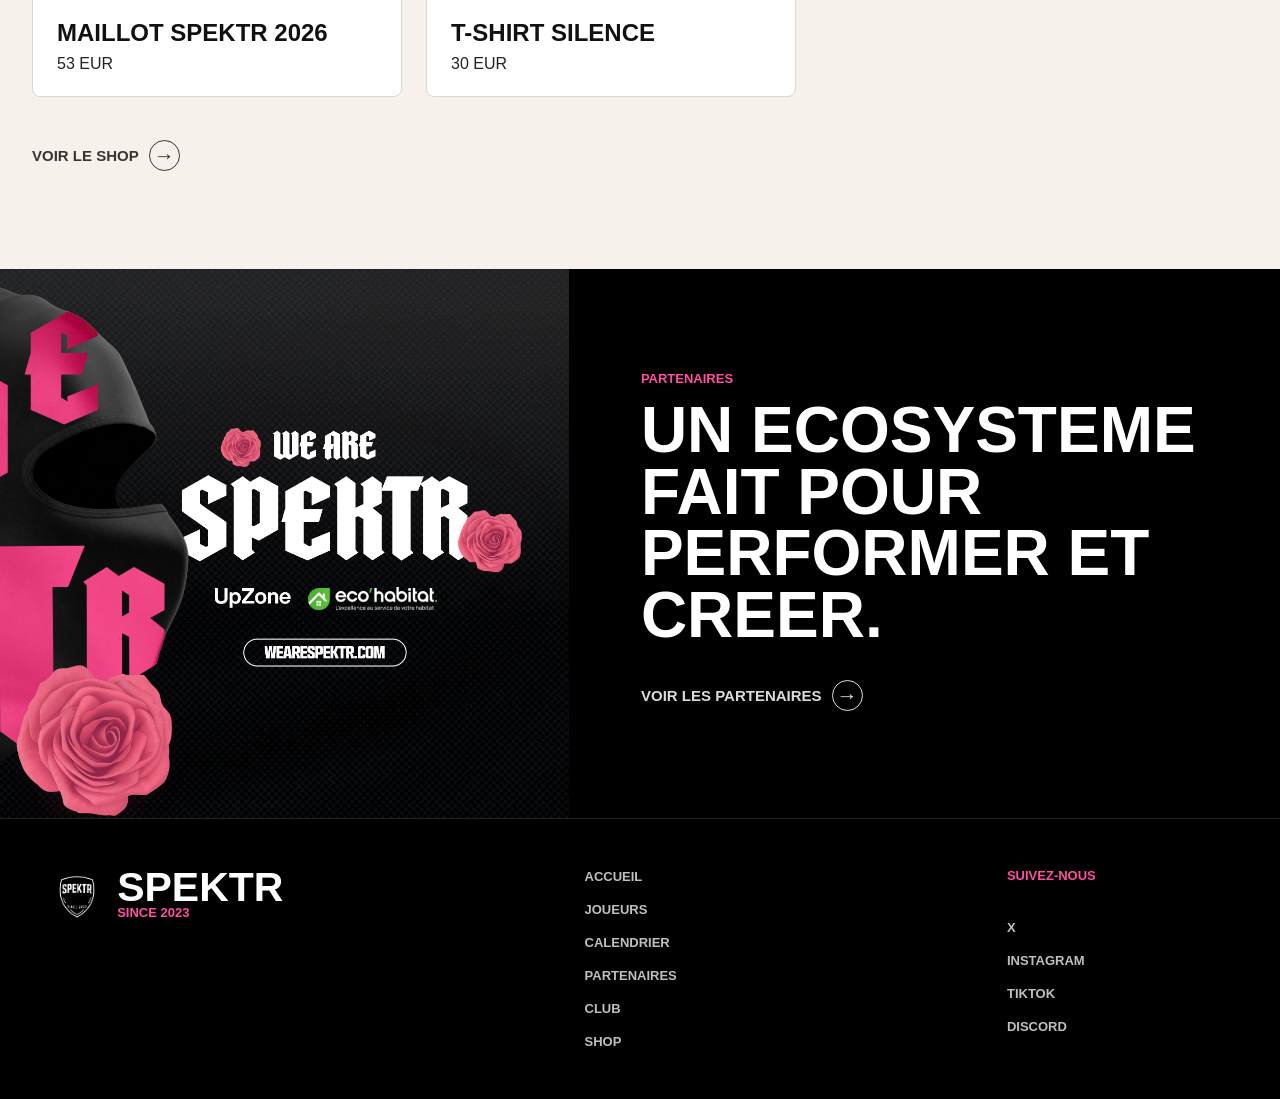
==== commit fb22deb4: "Use updated home hero asset" ====
--- a/index.html
+++ b/index.html
@@ -33,7 +33,7 @@
 
     <main>
       <section class="home-hero">
-        <img src="assets/home-hero-seamless.png" alt="Banniere Spektr rose et noire avec joueurs">
+        <img src="assets/home-hero-spektr-2027.png" alt="Banniere Spektr rose et noire avec joueurs">
         <div class="hero-copy" data-text-reveal>
           <p>Saison 2026</p>
           <h1>Spektr</h1>
--- a/styles.css
+++ b/styles.css
@@ -35,6 +35,16 @@
   overflow: hidden;
 }
 
+body.teaser-lock-page {
+  overflow: hidden;
+}
+
+body.teaser-lock-page > :not(.teaser-lock) {
+  filter: blur(26px) saturate(.55) brightness(.2);
+  pointer-events: none;
+  user-select: none;
+}
+
 a {
   color: inherit;
   text-decoration: none;
@@ -43,6 +53,407 @@
 img {
   display: block;
   max-width: 100%;
+}
+
+.teaser-lock {
+  position: fixed;
+  inset: 0;
+  z-index: 9999;
+  display: grid;
+  place-items: center;
+  padding: 28px;
+  background:
+    radial-gradient(circle at 18% 26%, rgba(255,79,160,.24), transparent 26%),
+    radial-gradient(circle at 78% 62%, rgba(255,79,160,.14), transparent 30%),
+    linear-gradient(110deg, rgba(0,0,0,.92), rgba(4,0,2,.96) 48%, rgba(0,0,0,.9));
+  overflow: hidden;
+}
+
+.teaser-lock::before {
+  content: "";
+  position: absolute;
+  inset: 0;
+  opacity: .18;
+  background-image:
+    linear-gradient(rgba(255,255,255,.08) 1px, transparent 1px),
+    linear-gradient(90deg, rgba(255,255,255,.08) 1px, transparent 1px);
+  background-size: 64px 64px;
+  mask-image: radial-gradient(circle at 50% 50%, #000, transparent 72%);
+}
+
+.teaser-lock::after {
+  content: "SPEKTR";
+  position: absolute;
+  right: -4vw;
+  bottom: -7vw;
+  color: transparent;
+  -webkit-text-stroke: 1px rgba(255,255,255,.08);
+  font-size: clamp(7rem, 22vw, 26rem);
+  line-height: .8;
+  pointer-events: none;
+  animation: teaserDrift 8s ease-in-out infinite alternate;
+}
+
+.teaser-lock-card {
+  width: min(920px, 100%);
+  min-height: min(610px, calc(100vh - 56px));
+  position: relative;
+  z-index: 1;
+  display: flex;
+  flex-direction: column;
+  justify-content: center;
+  align-items: flex-start;
+  padding: clamp(30px, 6vw, 72px);
+  border: 1px solid rgba(255,255,255,.16);
+  border-radius: 2px;
+  background:
+    linear-gradient(135deg, rgba(0,0,0,.94) 0%, rgba(10,0,5,.98) 48%, rgba(43,0,20,.9) 100%);
+  box-shadow: 0 34px 120px rgba(0,0,0,.76), inset 0 0 0 1px rgba(255,79,160,.1);
+  overflow: hidden;
+}
+
+.teaser-lock-card::before {
+  content: "";
+  position: absolute;
+  inset: 0;
+  background:
+    linear-gradient(90deg, transparent, rgba(255,79,160,.18), transparent),
+    radial-gradient(circle at 86% 22%, rgba(255,79,160,.22), transparent 28%);
+  transform: translateX(-48%);
+  animation: teaserSweep 5.5s ease-in-out infinite;
+  pointer-events: none;
+}
+
+.teaser-lock-card::after {
+  content: "";
+  position: absolute;
+  left: 0;
+  right: 0;
+  top: 0;
+  height: 4px;
+  background: linear-gradient(90deg, var(--pink), rgba(255,255,255,.92), var(--pink));
+}
+
+.teaser-lock-topline {
+  position: relative;
+  z-index: 1;
+  display: inline-flex;
+  align-items: center;
+  gap: 14px;
+  margin-bottom: 34px;
+  color: rgba(255,255,255,.72);
+  font-size: .82rem;
+  font-weight: 950;
+  text-transform: uppercase;
+}
+
+.teaser-lock-topline img {
+  width: 78px;
+  height: 78px;
+  object-fit: contain;
+  filter: grayscale(1) brightness(2.8);
+}
+
+.teaser-lock-card h1 {
+  position: relative;
+  z-index: 1;
+  max-width: 820px;
+  margin: 0;
+  color: var(--white);
+  font-size: clamp(3.4rem, 9vw, 8.9rem);
+  line-height: .82;
+  text-transform: uppercase;
+}
+
+.teaser-lock-card h1 span {
+  display: block;
+  opacity: 0;
+  transform: translateY(42px);
+  clip-path: inset(0 0 100% 0);
+  animation: teaserTitleIn .95s cubic-bezier(.16, 1, .3, 1) forwards;
+  will-change: opacity, transform, clip-path;
+}
+
+.teaser-lock-card h1 span:nth-child(2) {
+  animation-delay: .18s;
+}
+
+.teaser-lock-card p:not(.eyebrow) {
+  position: relative;
+  z-index: 1;
+  max-width: 620px;
+  margin: 22px 0 0;
+  color: rgba(255,255,255,.76);
+  font: 900 clamp(1rem, 1.6vw, 1.35rem)/1.35 Arial, sans-serif;
+}
+
+.teaser-lock-card .eyebrow {
+  position: relative;
+  z-index: 1;
+  margin-bottom: 12px;
+}
+
+.teaser-lock-status {
+  position: relative;
+  z-index: 1;
+  display: inline-flex;
+  align-items: center;
+  gap: 12px;
+  margin-top: 26px;
+  padding: 12px 16px;
+  border: 1px solid rgba(255,255,255,.16);
+  color: rgba(255,255,255,.82);
+  font-size: .86rem;
+  font-weight: 950;
+  text-transform: uppercase;
+}
+
+.teaser-lock-status span {
+  width: 10px;
+  height: 10px;
+  border-radius: 50%;
+  background: var(--pink);
+  box-shadow: 0 0 20px rgba(255,79,160,.95);
+  animation: teaserPulse 1.4s ease-in-out infinite;
+}
+
+.teaser-countdown {
+  position: relative;
+  z-index: 1;
+  display: grid;
+  grid-template-columns: repeat(4, minmax(76px, 1fr));
+  gap: 10px;
+  width: min(500px, 100%);
+  margin-top: 18px;
+}
+
+.teaser-countdown div {
+  min-height: 88px;
+  display: grid;
+  align-content: center;
+  justify-items: center;
+  border: 1px solid rgba(255,255,255,.16);
+  background: rgba(255,255,255,.04);
+  box-shadow: inset 0 -24px 46px rgba(255,79,160,.08);
+}
+
+.teaser-countdown strong {
+  color: var(--white);
+  font-size: clamp(2rem, 4vw, 3.5rem);
+  line-height: .88;
+  font-weight: 950;
+  letter-spacing: 0;
+}
+
+.teaser-countdown span {
+  margin-top: 8px;
+  color: rgba(255,255,255,.64);
+  font-size: .68rem;
+  font-weight: 950;
+  text-transform: uppercase;
+}
+
+.teaser-shop-link {
+  position: relative;
+  z-index: 1;
+  display: inline-flex;
+  align-items: center;
+  gap: 12px;
+  margin-top: 34px;
+  padding: 15px 22px;
+  border: 1px solid rgba(255,255,255,.9);
+  border-radius: 999px;
+  background: var(--white);
+  color: var(--black);
+  font-size: .95rem;
+  font-weight: 950;
+  text-transform: uppercase;
+  transition: transform .25s ease, background .25s ease, color .25s ease;
+}
+
+.teaser-shop-link span {
+  display: grid;
+  place-items: center;
+  width: 32px;
+  height: 32px;
+  border: 1px solid currentColor;
+  border-radius: 50%;
+}
+
+.teaser-shop-link:hover {
+  transform: translateY(-2px);
+  background: var(--pink);
+  color: var(--white);
+}
+
+.teaser-unlock-panel {
+  position: absolute;
+  inset: 0;
+  z-index: 4;
+  display: grid;
+  align-content: center;
+  padding: clamp(30px, 6vw, 72px);
+  background:
+    radial-gradient(circle at 72% 24%, rgba(255,79,160,.22), transparent 30%),
+    linear-gradient(135deg, rgba(0,0,0,.98), rgba(18,0,8,.98));
+  opacity: 0;
+  pointer-events: none;
+  transform: translateY(18px);
+  transition: opacity .35s ease, transform .35s ease;
+}
+
+.teaser-lock.is-unlock-open .teaser-unlock-panel {
+  opacity: 1;
+  pointer-events: auto;
+  transform: translateY(0);
+}
+
+.teaser-unlock-panel h2 {
+  max-width: 720px;
+  margin: 0;
+  color: var(--white);
+  font-size: clamp(3rem, 8vw, 7.2rem);
+  line-height: .84;
+  text-transform: uppercase;
+}
+
+.teaser-unlock-form {
+  display: grid;
+  gap: 12px;
+  width: min(430px, 100%);
+  margin-top: 30px;
+}
+
+.teaser-unlock-form label {
+  color: var(--pink);
+  font-size: .78rem;
+  font-weight: 950;
+  text-transform: uppercase;
+}
+
+.teaser-unlock-form input {
+  width: 100%;
+  height: 58px;
+  padding: 0 18px;
+  border: 1px solid rgba(255,255,255,.24);
+  border-radius: 0;
+  background: rgba(255,255,255,.06);
+  color: var(--white);
+  font: 950 1.1rem Arial, sans-serif;
+  outline: none;
+}
+
+.teaser-unlock-form input:focus {
+  border-color: var(--pink);
+  box-shadow: 0 0 0 3px rgba(255,79,160,.18);
+}
+
+.teaser-unlock-form button {
+  display: inline-flex;
+  align-items: center;
+  justify-content: space-between;
+  height: 58px;
+  padding: 0 18px;
+  border: 1px solid rgba(255,255,255,.9);
+  border-radius: 999px;
+  background: var(--white);
+  color: var(--black);
+  font-size: .95rem;
+  font-weight: 950;
+  text-transform: uppercase;
+  cursor: pointer;
+}
+
+.teaser-unlock-form button span {
+  display: grid;
+  place-items: center;
+  width: 30px;
+  height: 30px;
+  border: 1px solid currentColor;
+  border-radius: 50%;
+}
+
+.teaser-unlock-error {
+  min-height: 1.2em;
+  margin: 0;
+  color: var(--pink);
+  font: 950 .84rem/1.2 Arial, sans-serif;
+  text-transform: uppercase;
+}
+
+@media (max-width: 720px) {
+  .teaser-lock {
+    padding: 14px;
+  }
+
+  .teaser-lock-card {
+    min-height: calc(100vh - 28px);
+    padding: 28px 22px;
+  }
+
+  .teaser-lock-card h1 {
+    font-size: clamp(3rem, 15vw, 5rem);
+  }
+
+  .teaser-lock-topline img {
+    width: 64px;
+    height: 64px;
+  }
+
+  .teaser-countdown {
+    grid-template-columns: repeat(2, minmax(0, 1fr));
+  }
+
+  .teaser-unlock-panel {
+    padding: 28px 22px;
+  }
+
+  .teaser-shop-link {
+    width: 100%;
+    justify-content: space-between;
+  }
+}
+
+@keyframes teaserPulse {
+  0%, 100% {
+    opacity: .55;
+    transform: scale(.86);
+  }
+
+  50% {
+    opacity: 1;
+    transform: scale(1);
+  }
+}
+
+@keyframes teaserSweep {
+  0%, 42% {
+    transform: translateX(-58%);
+    opacity: .45;
+  }
+
+  70%, 100% {
+    transform: translateX(58%);
+    opacity: .15;
+  }
+}
+
+@keyframes teaserDrift {
+  from {
+    transform: translate3d(0, 0, 0);
+  }
+
+  to {
+    transform: translate3d(-2vw, -1vw, 0);
+  }
+}
+
+@keyframes teaserTitleIn {
+  to {
+    opacity: 1;
+    transform: translateY(0);
+    clip-path: inset(0 0 0 0);
+  }
 }
 
 .site-header {
@@ -457,6 +868,191 @@
   text-transform: uppercase;
 }
 
+.team-hub-hero h1 {
+  font-size: clamp(70px, 12vw, 190px);
+}
+
+.team-hub-intro {
+  padding-bottom: clamp(42px, 6vw, 76px);
+}
+
+.team-roster-grid {
+  display: grid;
+  grid-template-columns: repeat(2, minmax(0, 1fr));
+  background: var(--black);
+  border-top: 1px solid var(--line);
+  border-bottom: 1px solid var(--line);
+}
+
+.team-roster-card {
+  position: relative;
+  min-height: clamp(520px, 68vh, 760px);
+  overflow: hidden;
+  padding: clamp(26px, 4vw, 58px);
+  display: flex;
+  align-items: flex-end;
+  color: var(--white);
+  text-decoration: none;
+  isolation: isolate;
+}
+
+.team-roster-card + .team-roster-card {
+  border-left: 1px solid var(--line);
+}
+
+.team-roster-card img {
+  position: absolute;
+  inset: 0;
+  z-index: -3;
+  width: 100%;
+  height: 100%;
+  object-fit: cover;
+  filter: grayscale(1) saturate(.72) contrast(1.08) brightness(.72);
+  transform: scale(1);
+  transform-origin: center;
+  will-change: transform, filter;
+  transition: transform 2.4s cubic-bezier(.16,1,.3,1), filter 2.4s ease;
+}
+
+.team-roster-card::before,
+.team-roster-card::after {
+  content: "";
+  position: absolute;
+  inset: 0;
+  pointer-events: none;
+}
+
+.team-roster-card::before {
+  z-index: -2;
+  background: linear-gradient(180deg, rgba(0,0,0,.14), rgba(0,0,0,.88));
+}
+
+.team-roster-card::after {
+  z-index: -1;
+  background: linear-gradient(90deg, rgba(255,79,160,.22), transparent 56%);
+  opacity: .38;
+  transition: opacity .35s ease;
+}
+
+.team-roster-card:hover img,
+.team-roster-card:focus-visible img {
+  filter: grayscale(1) saturate(.78) contrast(1.14) brightness(.88);
+  transform: scale(1.18);
+}
+
+.team-roster-card:hover::after,
+.team-roster-card:focus-visible::after {
+  opacity: .68;
+}
+
+.team-roster-card > div {
+  width: min(620px, 100%);
+}
+
+.team-roster-card h2 {
+  margin: 0 0 14px;
+  color: var(--white);
+  font-size: clamp(46px, 6vw, 94px);
+  line-height: .88;
+  text-transform: uppercase;
+}
+
+.team-roster-card span {
+  display: block;
+  max-width: 520px;
+  color: rgba(255,255,255,.78);
+  font-family: Arial, sans-serif;
+  font-size: clamp(15px, 1.5vw, 20px);
+  font-weight: 800;
+  line-height: 1.35;
+  text-transform: uppercase;
+}
+
+.team-roster-card em {
+  display: inline-flex;
+  align-items: center;
+  gap: 10px;
+  margin-top: 28px;
+  color: var(--white);
+  font-family: Arial, sans-serif;
+  font-size: 14px;
+  font-style: normal;
+  font-weight: 900;
+  text-transform: uppercase;
+}
+
+.team-roster-card b {
+  width: 32px;
+  height: 32px;
+  border: 1px solid rgba(255,255,255,.72);
+  border-radius: 999px;
+  display: inline-flex;
+  align-items: center;
+  justify-content: center;
+  font-size: 20px;
+  line-height: 1;
+}
+
+.team-roster-warzone img {
+  object-position: center;
+}
+
+.team-roster-bf6 img {
+  object-position: center;
+}
+
+.battlefield-hero > img {
+  object-position: center;
+  filter: grayscale(1) contrast(1.12) brightness(.58);
+}
+
+.battlefield-hero::after {
+  background:
+    linear-gradient(180deg, rgba(0,0,0,.2), rgba(0,0,0,.82)),
+    linear-gradient(90deg, rgba(0,0,0,.72), rgba(0,0,0,.32) 48%, rgba(0,0,0,.76));
+}
+
+.roster-page-intro {
+  display: grid;
+  grid-template-columns: minmax(0, 1fr) auto;
+  gap: 24px;
+  align-items: end;
+  color: var(--ink);
+}
+
+.roster-page-intro h2 {
+  color: var(--ink);
+  max-width: 960px;
+}
+
+.roster-page-intro .text-link {
+  color: var(--ink);
+}
+
+.roster-actions {
+  display: flex;
+  flex-wrap: wrap;
+  gap: 16px;
+  justify-content: flex-end;
+}
+
+.roster-section {
+  background: var(--black);
+}
+
+.roster-section .section-title {
+  padding: clamp(44px, 6vw, 78px) clamp(22px, 5vw, 70px) clamp(28px, 4vw, 44px);
+  color: var(--white);
+}
+
+.roster-section .section-title h2 {
+  margin: 0;
+  color: var(--white);
+  font-size: clamp(42px, 6vw, 96px);
+  line-height: .88;
+  text-transform: uppercase;
+}
+
 .split-section,
 .partners-band {
   display: grid;
@@ -706,6 +1302,12 @@
   filter: drop-shadow(0 30px 42px rgba(0,0,0,.18));
 }
 
+.orchid-shop-hero > .jersey-png-teaser {
+  width: min(500px, 100%);
+  border: 1px solid rgba(0,0,0,.05);
+  filter: drop-shadow(0 26px 36px rgba(0,0,0,.12));
+}
+
 .reveal-product-image,
 .reveal-product-preview img,
 .reveal-event-thumb {
@@ -845,6 +1447,12 @@
   aspect-ratio: auto;
   object-fit: contain;
   background: transparent;
+}
+
+.orchid-product-card .product-reveal-preview-image {
+  aspect-ratio: 591 / 277;
+  padding: 0;
+  object-fit: cover;
 }
 
 .orchid-product-card h3 {
@@ -1321,6 +1929,18 @@
 .about-timeline {
   padding: clamp(64px, 8vw, 112px) clamp(24px, 5vw, 70px);
   background: var(--black);
+}
+
+.about-timeline .section-title {
+  color: var(--white);
+}
+
+.about-timeline .section-title h2 {
+  color: var(--white);
+}
+
+.about-timeline .section-title .eyebrow {
+  color: var(--pink);
 }
 
 .timeline-list {
@@ -1737,19 +2357,38 @@
 }
 
 .player-klarika-card > img,
-.player-agora-card > img,
-.player-naaqz-card > img {
+.player-agora-card > img {
   object-position: center 28%;
 }
 
+.player-saritaa-card > img {
+  object-position: center 18%;
+}
+
+.player-saritaa-card.tile-hero > img,
+.player-saritaa-card.tile-wide > img,
+.player-saritaa-card.tile-tall > img {
+  object-position: center 20%;
+}
+
+.player-lodou-card > img {
+  object-position: center 16%;
+}
+
+.player-lodou-card.tile-hero > img,
+.player-lodou-card.tile-wide > img,
+.player-lodou-card.tile-tall > img {
+  object-position: center 18%;
+}
+
 .player-fazu-card > img {
-  object-position: center 42%;
+  object-position: center 18%;
 }
 
 .player-fazu-card.tile-hero > img,
 .player-fazu-card.tile-wide > img,
 .player-fazu-card.tile-tall > img {
-  object-position: center 50%;
+  object-position: center 20%;
 }
 
 .player-fiona-card > img {
@@ -1769,9 +2408,7 @@
 }
 
 .player-agora-card.tile-hero > img,
-.player-agora-card.tile-wide > img,
-.player-naaqz-card.tile-hero > img,
-.player-naaqz-card.tile-wide > img {
+.player-agora-card.tile-wide > img {
   object-position: center 36%;
 }
 
@@ -2226,7 +2863,12 @@
     grid-template-columns: 1fr;
   }
 
+  .about-split.about-identity {
+    grid-template-columns: minmax(0, 1fr);
+  }
+
   .route-grid,
+  .team-roster-grid,
   .profile-grid,
   .roster-grid,
   .shop-catalog,
@@ -2279,8 +2921,17 @@
   }
 
   .route-card,
+  .team-roster-card,
   .profile-card {
     min-height: 290px;
+  }
+
+  .roster-page-intro {
+    grid-template-columns: 1fr;
+  }
+
+  .roster-actions {
+    justify-content: flex-start;
   }
 
   .player-card,
@@ -2372,6 +3023,7 @@
   .product-row,
   .product-row-wide,
   .shop-page .product-row-wide,
+  .team-roster-grid,
   .partners-grid,
   .roster-grid,
   .shop-catalog,
@@ -2385,6 +3037,24 @@
     grid-auto-rows: auto;
   }
 
+  .team-roster-card {
+    min-height: 520px;
+    border-left: 0;
+  }
+
+  .team-roster-card + .team-roster-card {
+    border-left: 0;
+    border-top: 1px solid var(--line);
+  }
+
+  .team-roster-card h2 {
+    font-size: clamp(42px, 13vw, 68px);
+  }
+
+  .team-roster-bf6 img {
+    object-position: center 18%;
+  }
+
   .player-card,
   .player-card.featured-player,
   .player-card.tile-hero,
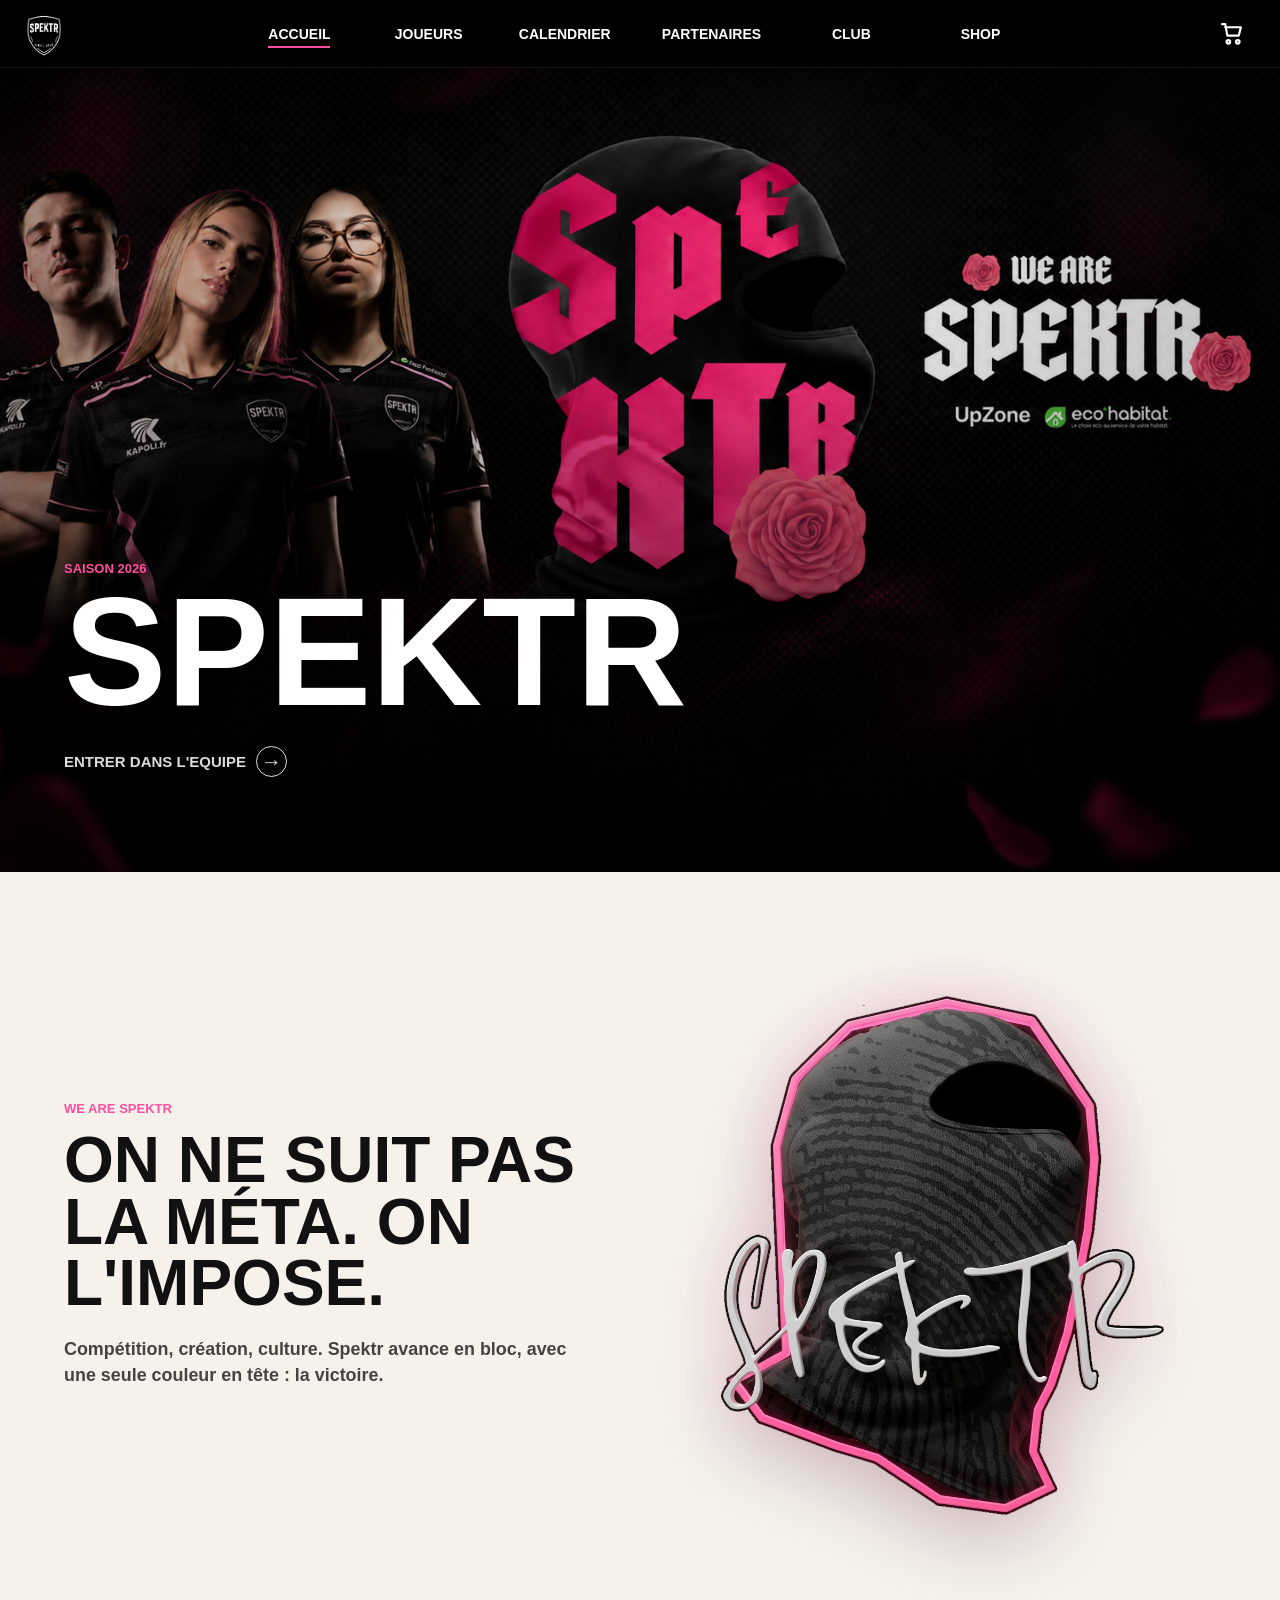
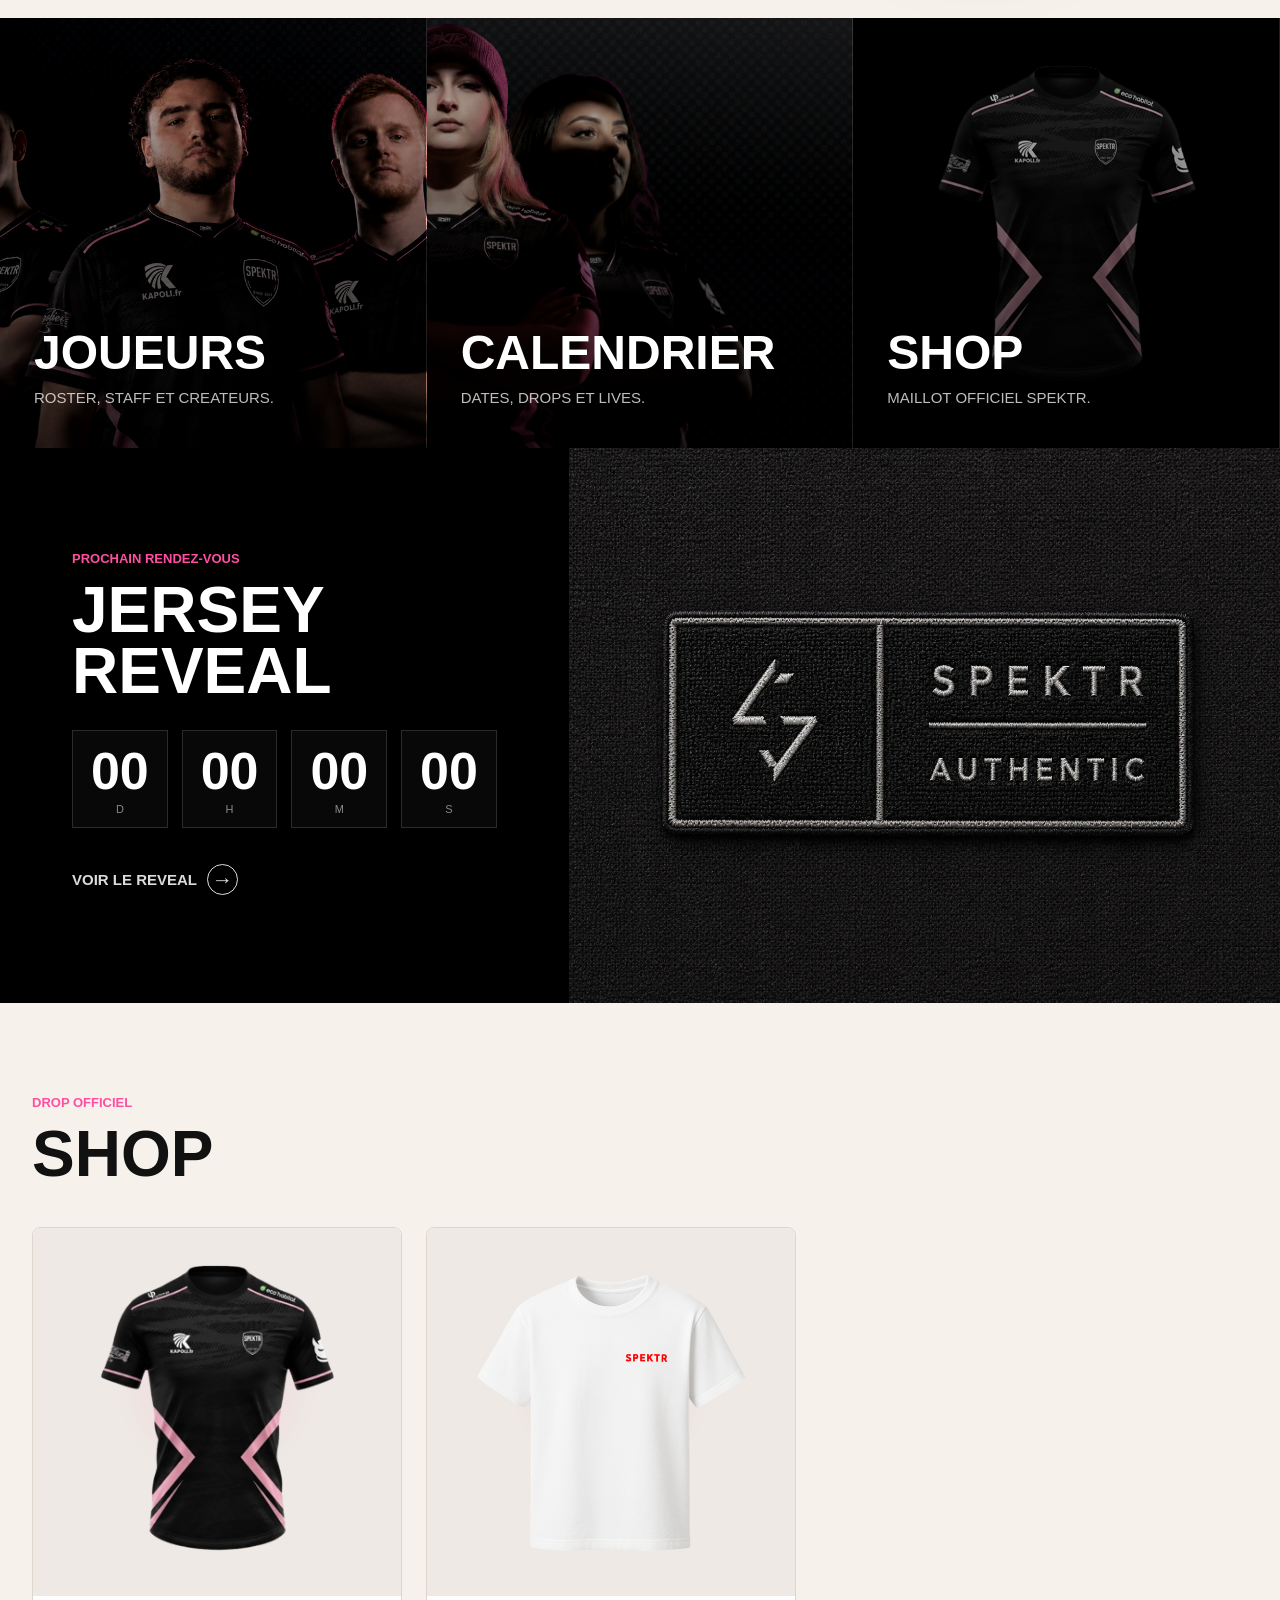
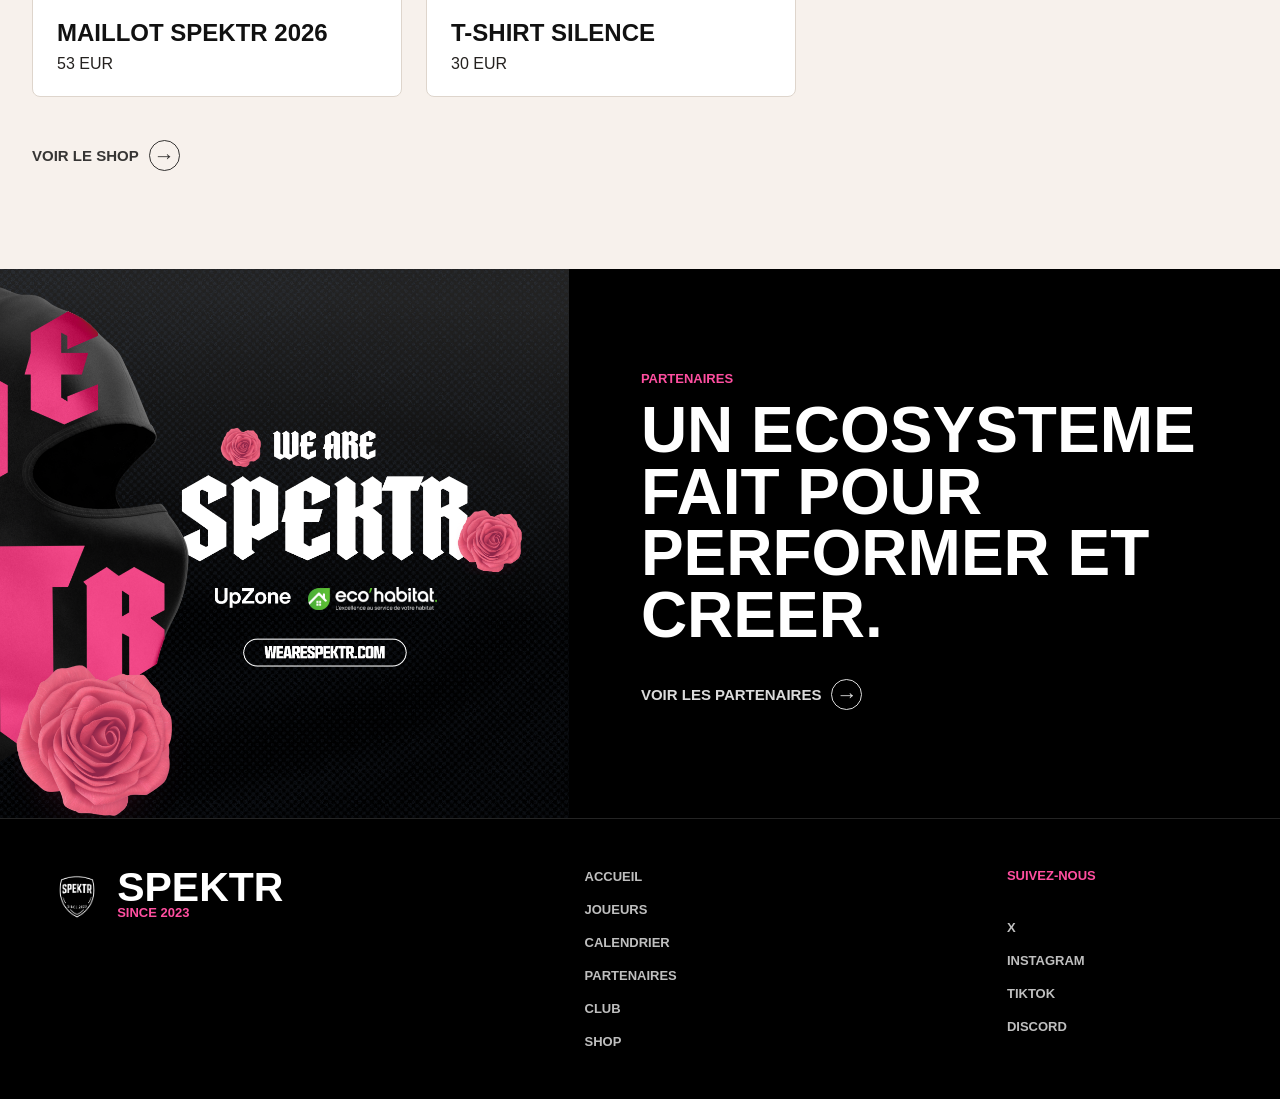
==== commit 216075a0: "Fix missing accents in homepage statement" ====
--- a/index.html
+++ b/index.html
@@ -1,4 +1,4 @@
-<!doctype html>
+﻿<!doctype html>
 <html lang="fr">
   <head>
     <meta charset="utf-8">
@@ -44,8 +44,8 @@
       <section class="home-statement">
         <div data-text-reveal>
           <p class="eyebrow">We are Spektr</p>
-          <h2>On ne suit pas la meta. On l'impose.</h2>
-          <p class="statement-lead">Competition, creation, culture. Spektr avance en bloc, avec une seule couleur en tete: la victoire.</p>
+          <h2>On ne suit pas la méta. On l'impose.</h2>
+          <p class="statement-lead">Compétition, création, culture. Spektr avance en bloc, avec une seule couleur en tête : la victoire.</p>
         </div>
         <img class="statement-art" src="assets/mask-spektr-transparent.png" alt="Visuel artistique Spektr rose et noir">
       </section>
--- a/styles.css
+++ b/styles.css
@@ -1526,7 +1526,8 @@
 }
 
 .category-jersey {
-  background-image: url("assets/product-03-3.jpg");
+  background-image: url("assets/player-lodou.png");
+  background-position: center 18%;
 }
 
 .category-lifestyle {
@@ -2356,8 +2357,7 @@
   object-position: center 34%;
 }
 
-.player-klarika-card > img,
-.player-agora-card > img {
+.player-klarika-card > img {
   object-position: center 28%;
 }
 
@@ -2405,11 +2405,6 @@
 .player-klarika-card.tile-hero > img,
 .player-klarika-card.tile-wide > img {
   object-position: center 22%;
-}
-
-.player-agora-card.tile-hero > img,
-.player-agora-card.tile-wide > img {
-  object-position: center 36%;
 }
 
 .player-content {
@@ -3270,3 +3265,18 @@
     font-size: 12px;
   }
 }
+
+
+.player-teaser > img {
+  filter: grayscale(1) blur(14px) brightness(.28);
+  transform: scale(1.08);
+}
+
+.player-teaser:hover > img {
+  filter: grayscale(1) blur(14px) brightness(.32);
+  transform: scale(1.08);
+}
+
+.player-teaser .player-content h2 {
+  font-size: clamp(30px, 4vw, 58px);
+}
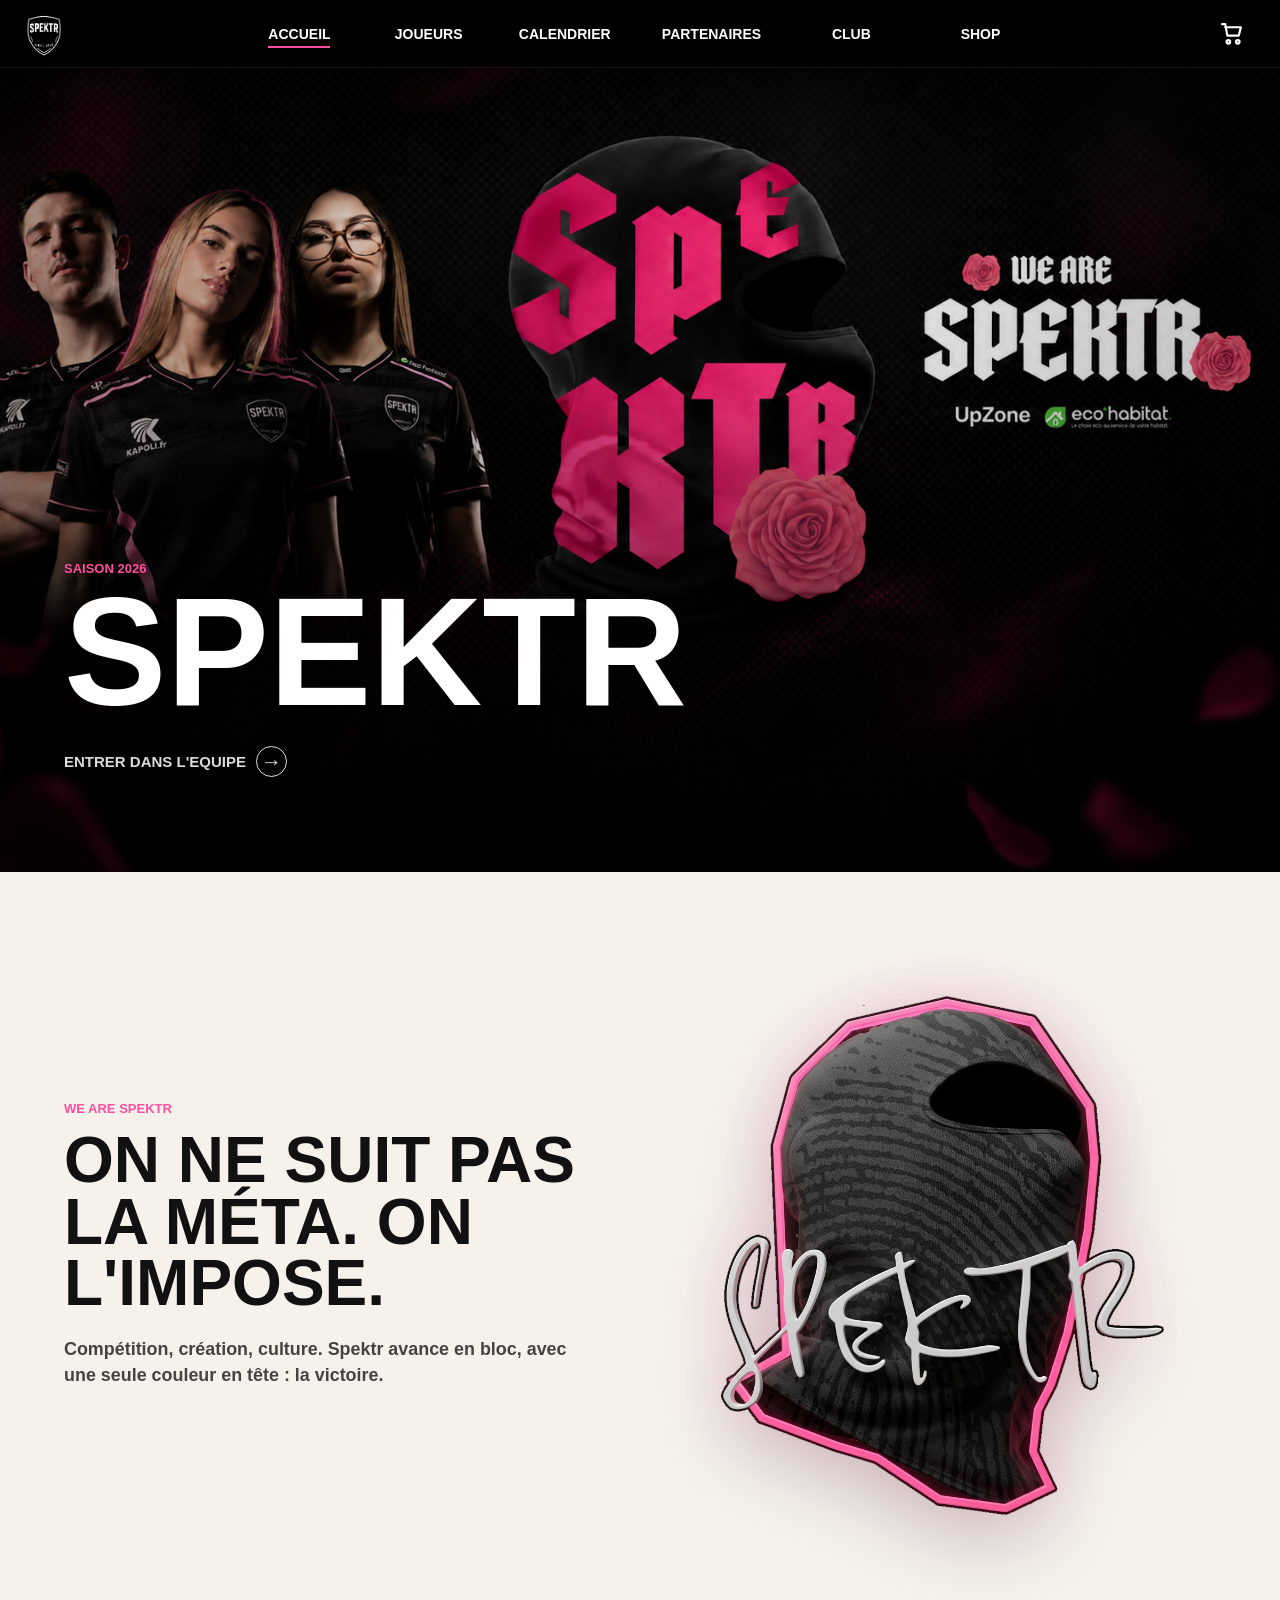
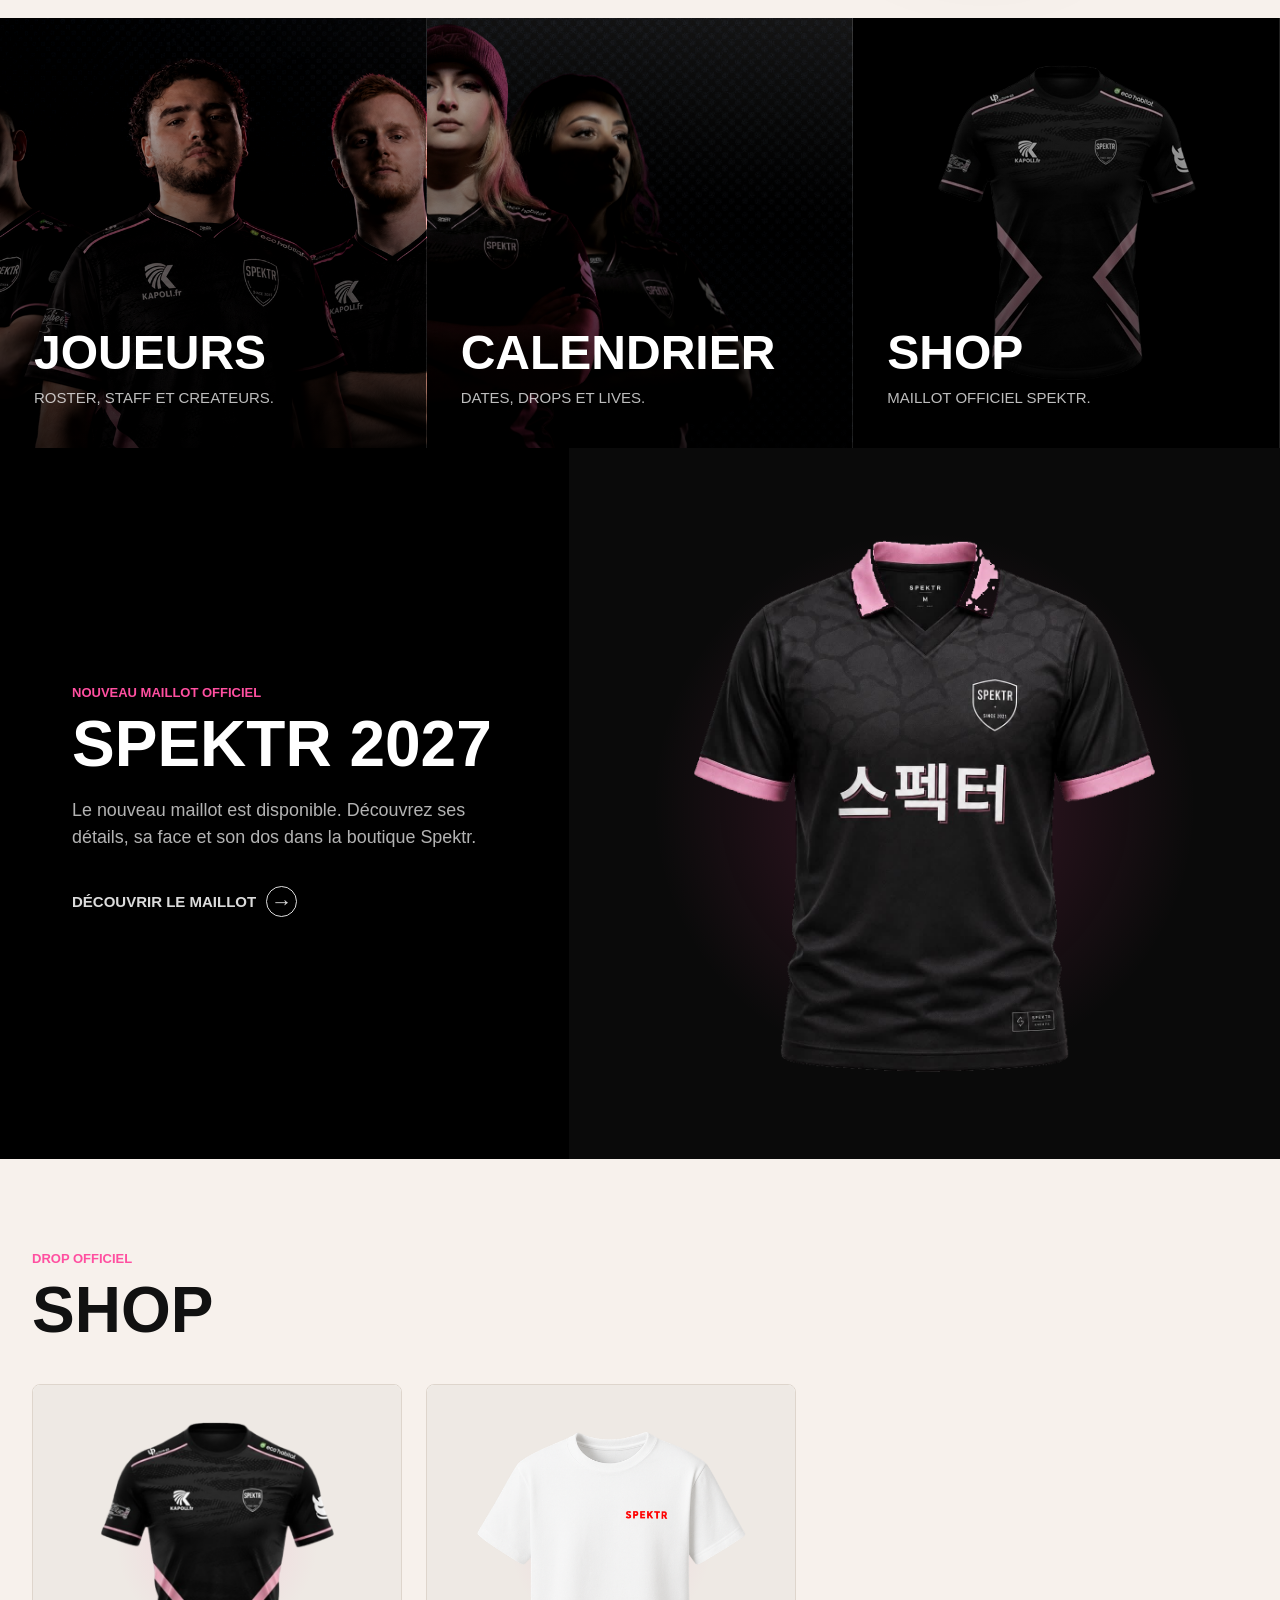
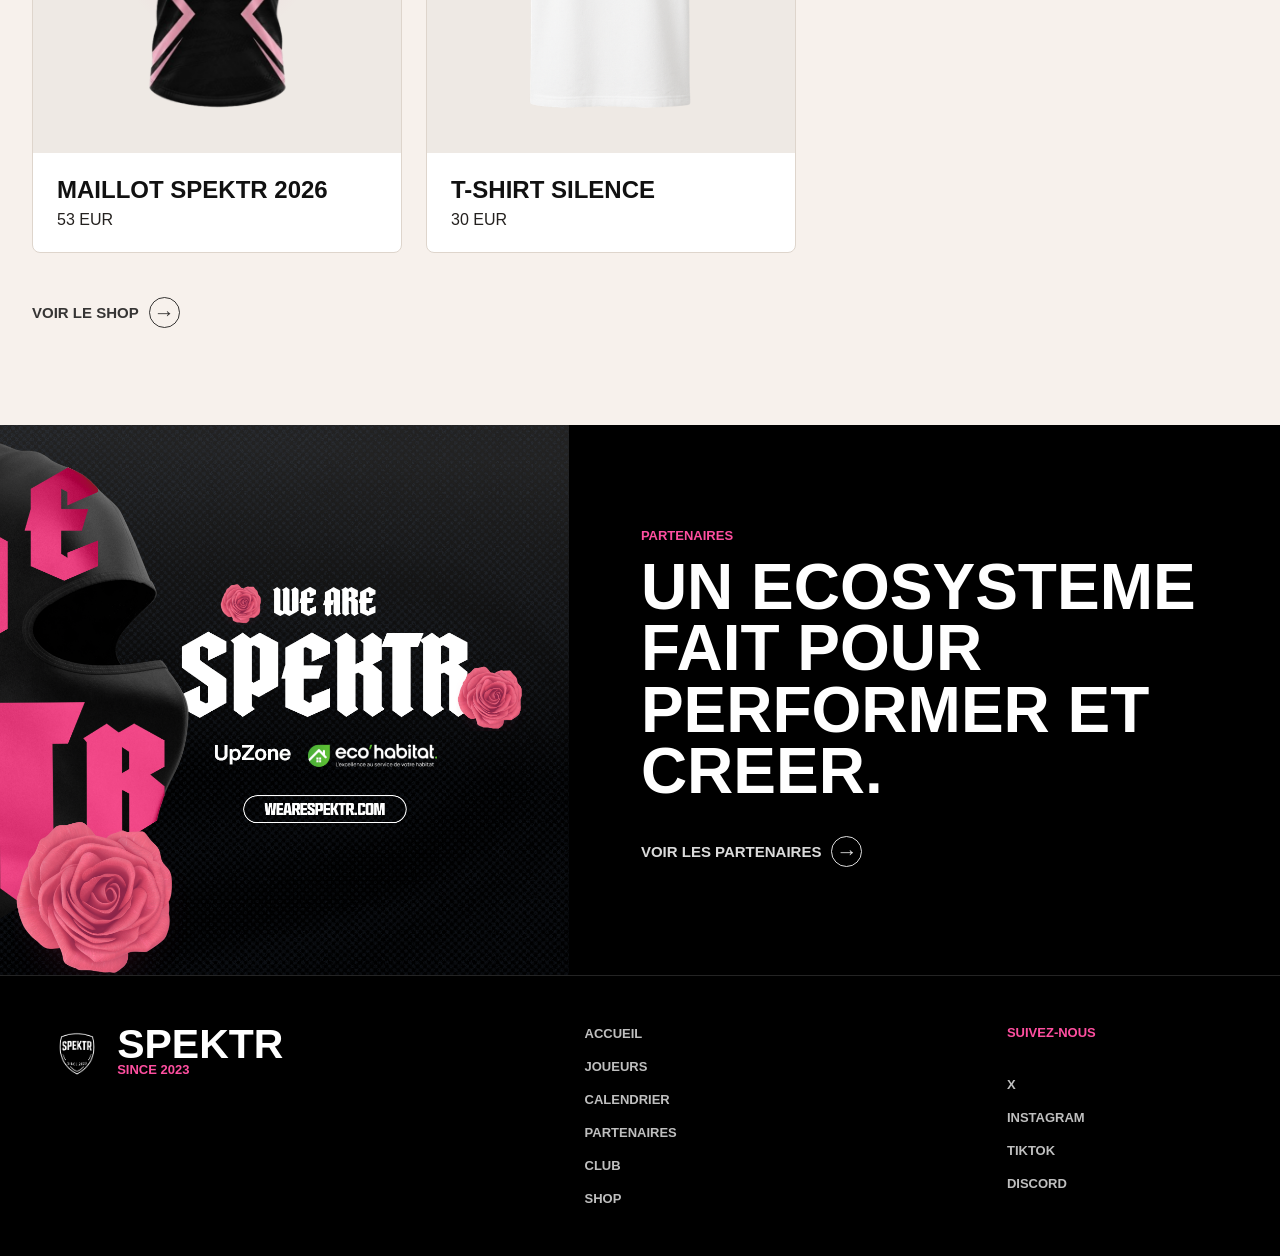
==== commit a2280a48: "Turn jersey reveal into featured product showcase" ====
--- a/index.html
+++ b/index.html
@@ -65,19 +65,14 @@
         </a>
       </section>
 
-      <section class="split-section split-dark">
+      <section class="split-section split-dark jersey-home-feature">
         <div class="split-copy" data-text-reveal>
-          <p class="eyebrow">Prochain rendez-vous</p>
-          <h2>Jersey reveal</h2>
-          <div class="time-grid compact" data-countdown="2026-10-23T18:00:00+02:00">
-            <span><strong data-days>00</strong><em>D</em></span>
-            <span><strong data-hours>00</strong><em>H</em></span>
-            <span><strong data-minutes>00</strong><em>M</em></span>
-            <span><strong data-seconds>00</strong><em>S</em></span>
-          </div>
-          <a class="text-link" href="calendrier.html">Voir le reveal <span aria-hidden="true">&rarr;</span></a>
+          <p class="eyebrow">Nouveau maillot officiel</p>
+          <h2>Spektr 2027</h2>
+          <p class="jersey-feature-copy">Le nouveau maillot est disponible. Découvrez ses détails, sa face et son dos dans la boutique Spektr.</p>
+          <a class="text-link" href="shop.html">Découvrir le maillot <span aria-hidden="true">&rarr;</span></a>
         </div>
-        <img src="assets/spektr-authentic.jpg" alt="Patch Spektr Authentic sur textile noir">
+        <img src="assets/product-mw4-reveal-front.png" alt="Maillot Spektr 2027 face">
       </section>
 
       <section class="shop-preview">
--- a/styles.css
+++ b/styles.css
@@ -3279,4 +3279,127 @@
 
 .player-teaser .player-content h2 {
   font-size: clamp(30px, 4vw, 58px);
+}
+.jersey-showcase {
+  position: relative;
+  overflow: hidden;
+  min-height: calc(92vh - var(--header-h));
+  background:
+    radial-gradient(circle at 77% 42%, rgba(255,79,160,.34), transparent 27%),
+    linear-gradient(135deg, #f7f1eb 0%, #fff 48%, #f3dbe7 100%);
+}
+
+.jersey-showcase::before {
+  content: "2027";
+  position: absolute;
+  right: -1vw;
+  bottom: -7vw;
+  color: rgba(255,79,160,.07);
+  font-size: clamp(180px, 31vw, 520px);
+  font-weight: 950;
+  line-height: .75;
+  pointer-events: none;
+}
+
+.jersey-showcase .orchid-shop-copy,
+.jersey-showcase .hero-jersey-duo {
+  position: relative;
+  z-index: 1;
+}
+
+.jersey-showcase-lead {
+  max-width: 570px;
+  margin: 28px 0 0;
+  color: rgba(0,0,0,.72);
+  font-family: Arial, sans-serif;
+  font-size: clamp(17px, 1.5vw, 22px);
+  font-weight: 700;
+  line-height: 1.45;
+}
+
+.jersey-showcase-details {
+  display: flex;
+  flex-wrap: wrap;
+  gap: 10px;
+  margin: 25px 0 0;
+  padding: 0;
+  list-style: none;
+}
+
+.jersey-showcase-details li {
+  padding: 10px 14px;
+  border: 1px solid rgba(0,0,0,.16);
+  border-radius: 999px;
+  font-family: Arial, sans-serif;
+  font-size: 12px;
+  font-weight: 900;
+  text-transform: uppercase;
+}
+
+.jersey-shop-button {
+  display: inline-flex;
+  align-items: center;
+  gap: 24px;
+  margin-top: 32px;
+  padding: 18px 22px;
+  background: var(--ink);
+  color: var(--white);
+  font-size: 14px;
+  font-weight: 950;
+  text-transform: uppercase;
+  text-decoration: none;
+  transition: background .2s ease, transform .2s ease;
+}
+
+.jersey-shop-button:hover {
+  background: var(--pink);
+  transform: translateY(-2px);
+}
+
+.jersey-showcase .hero-jersey-duo {
+  width: min(760px, 100%);
+  min-height: min(700px, 78vh);
+}
+
+.jersey-showcase .hero-jersey-front {
+  width: 70%;
+  right: -2%;
+}
+
+.jersey-showcase .hero-jersey-back {
+  width: 55%;
+  left: -2%;
+  opacity: .78;
+}
+
+.jersey-home-feature > img {
+  padding: clamp(30px, 5vw, 70px);
+  object-fit: contain;
+  background: radial-gradient(circle, rgba(255,79,160,.2), transparent 54%), #0a0a0a;
+}
+
+.jersey-feature-copy {
+  max-width: 560px;
+  margin: 22px 0 0;
+  color: rgba(255,255,255,.7);
+  font-family: Arial, sans-serif;
+  font-size: clamp(16px, 1.4vw, 21px);
+  line-height: 1.5;
+}
+
+@media (max-width: 960px) {
+  .jersey-showcase .hero-jersey-duo {
+    min-height: 540px;
+  }
+}
+
+@media (max-width: 560px) {
+  .jersey-showcase-details {
+    display: grid;
+  }
+
+  .jersey-shop-button {
+    width: 100%;
+    justify-content: space-between;
+  }
 }
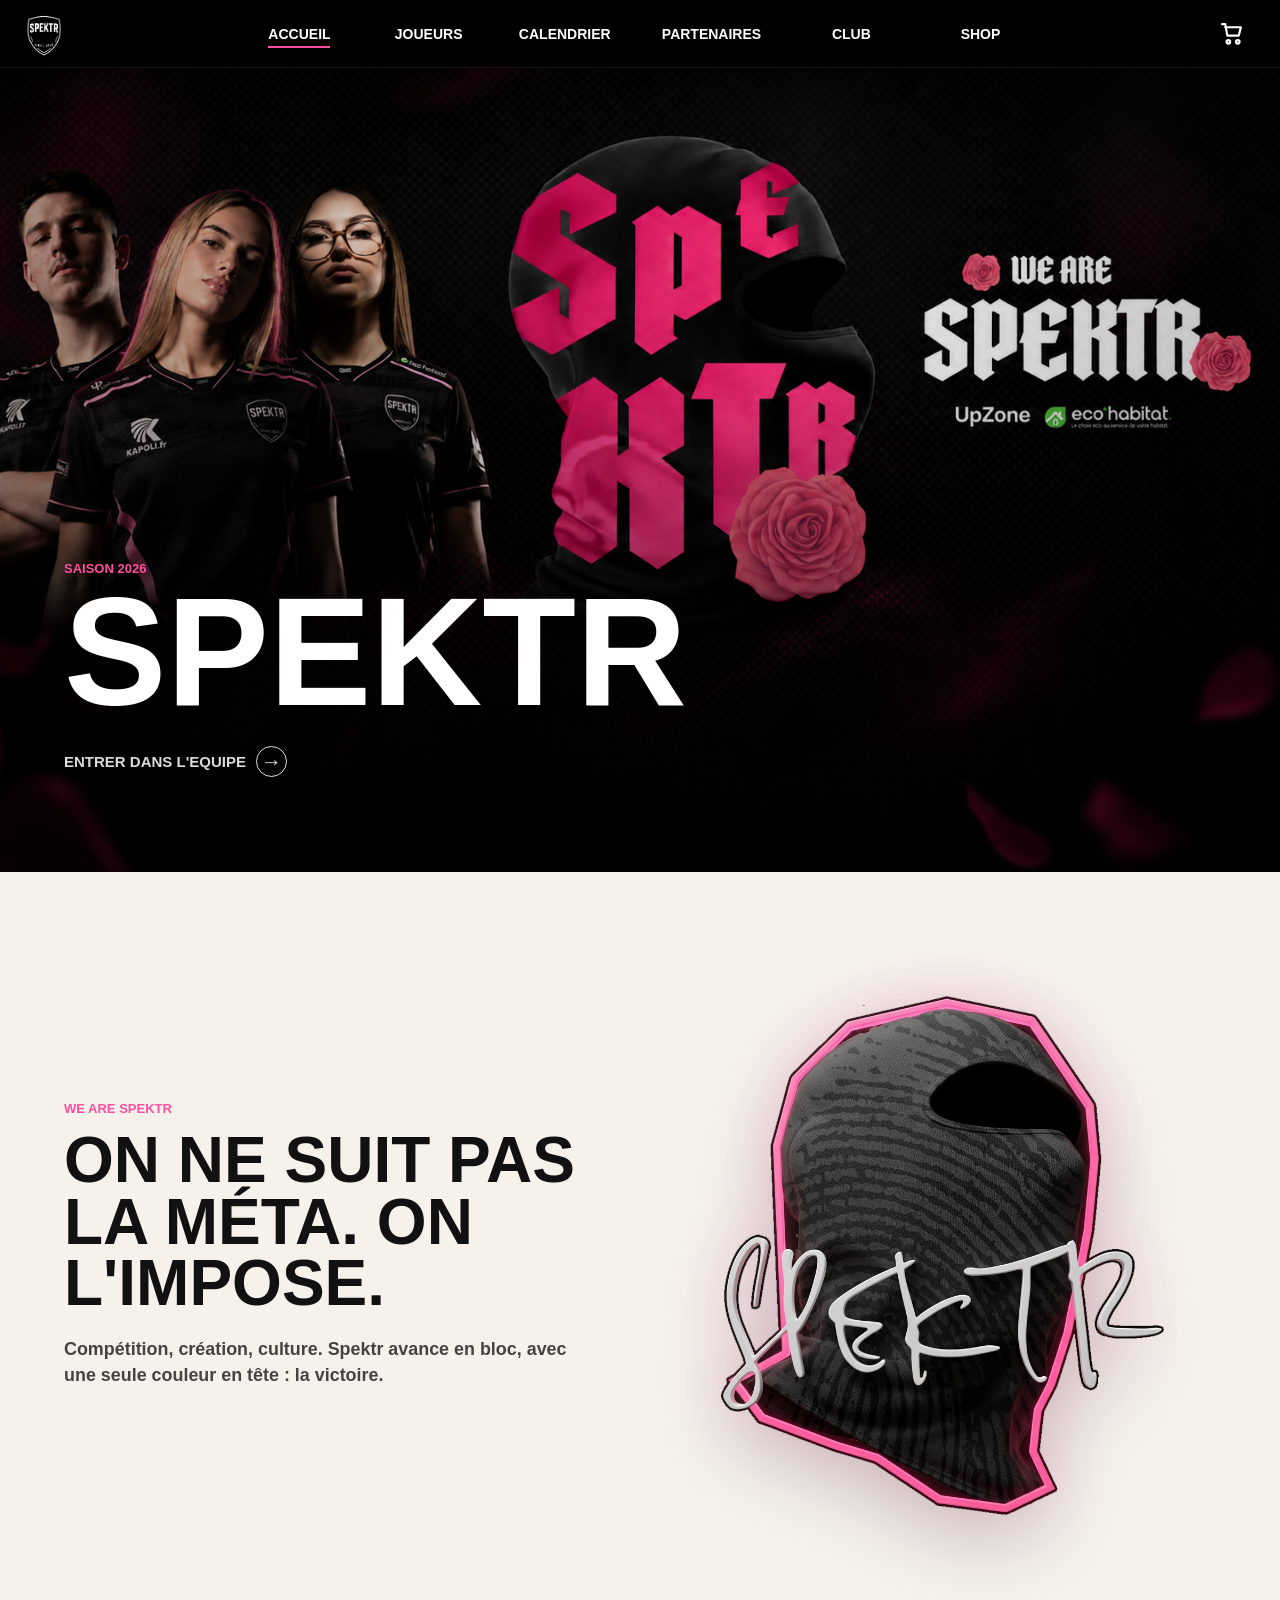
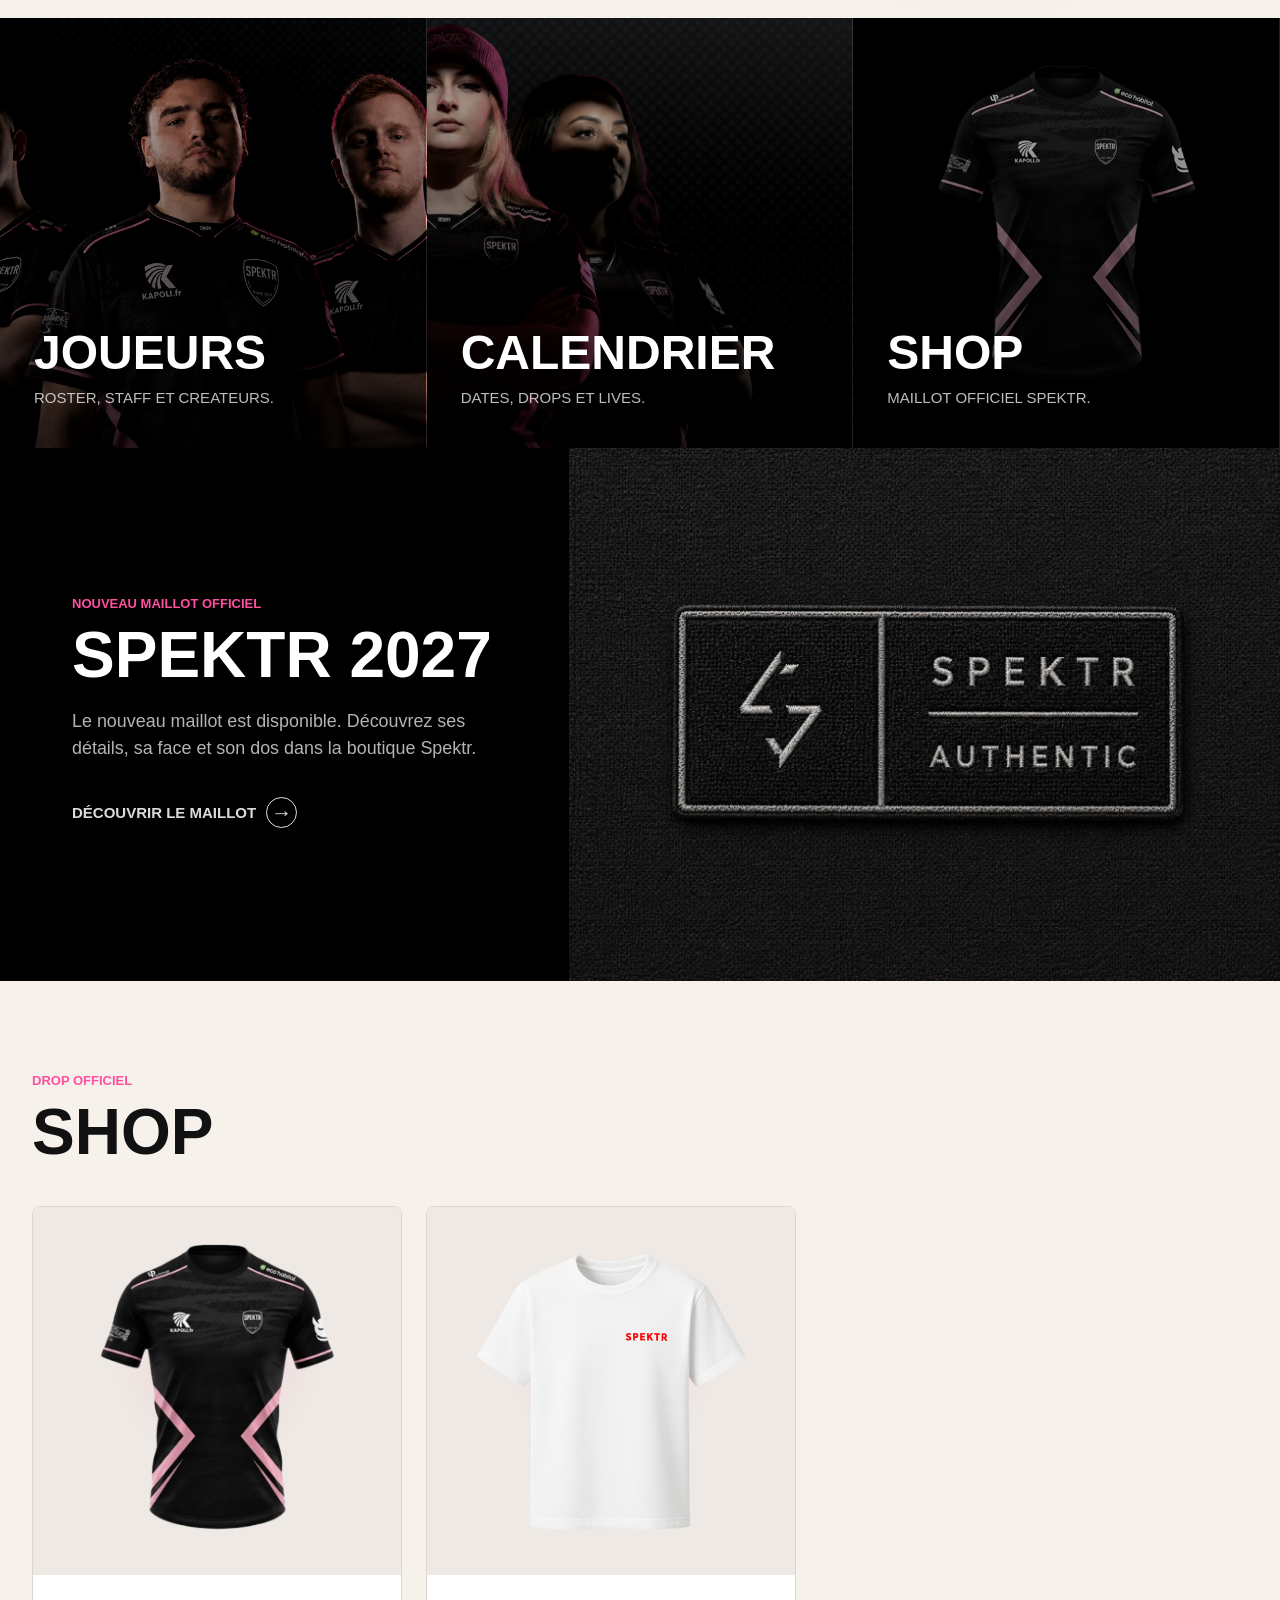
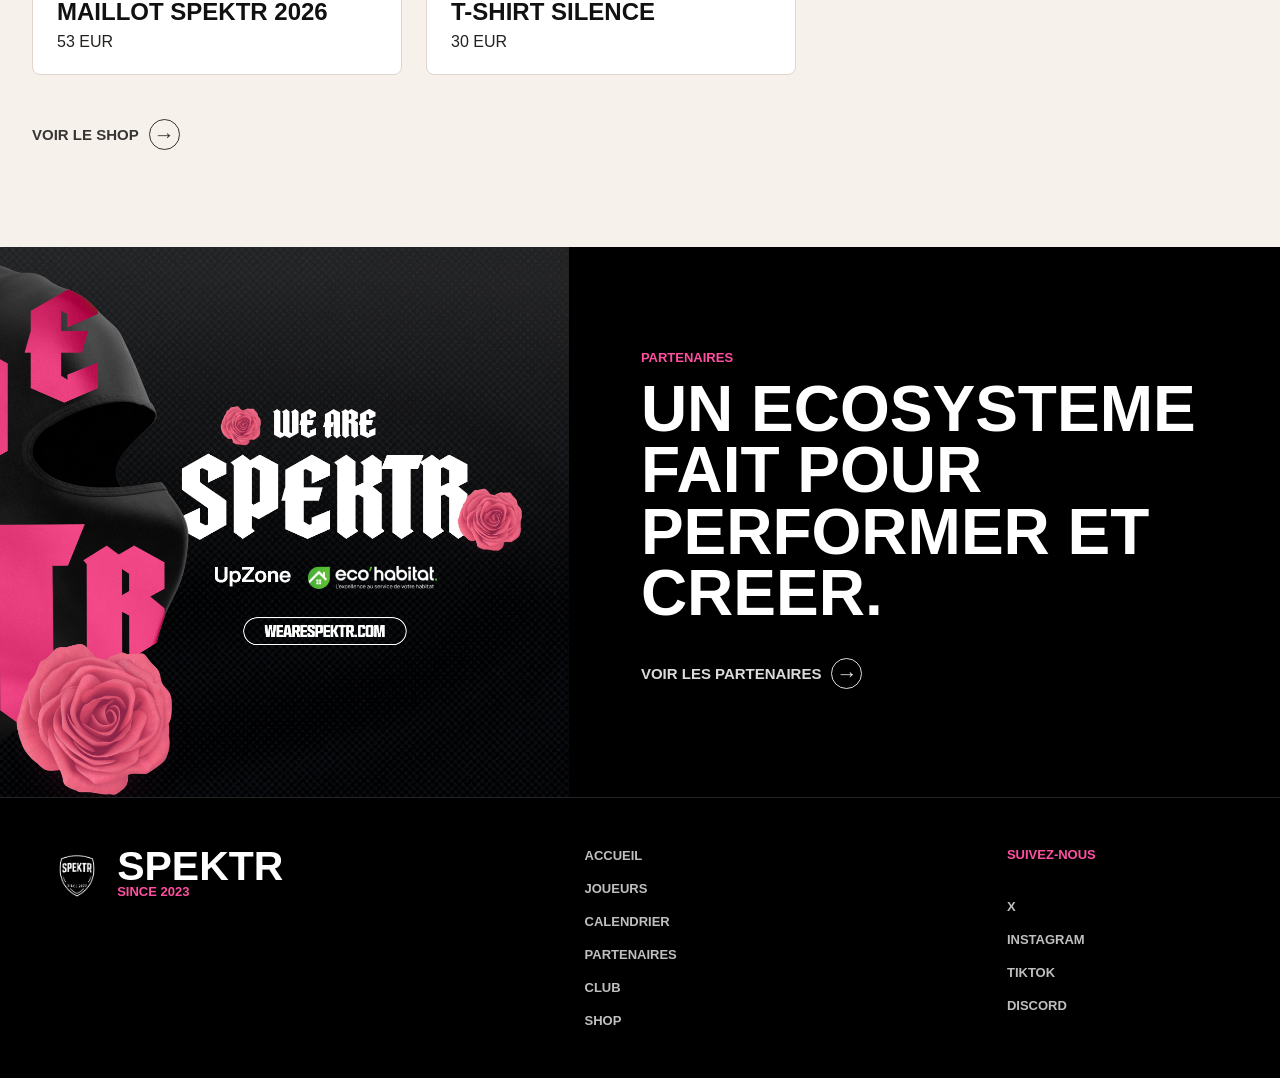
==== commit 1df8ae4e: "Restore Spektr Authentic image on homepage" ====
--- a/index.html
+++ b/index.html
@@ -72,7 +72,7 @@
           <p class="jersey-feature-copy">Le nouveau maillot est disponible. Découvrez ses détails, sa face et son dos dans la boutique Spektr.</p>
           <a class="text-link" href="shop.html">Découvrir le maillot <span aria-hidden="true">&rarr;</span></a>
         </div>
-        <img src="assets/product-mw4-reveal-front.png" alt="Maillot Spektr 2027 face">
+        <img class="jersey-home-authentic" src="assets/spektr-authentic.jpg" alt="Détail Spektr Authentic sur le maillot noir">
       </section>
 
       <section class="shop-preview">
--- a/styles.css
+++ b/styles.css
@@ -3402,4 +3402,181 @@
     width: 100%;
     justify-content: space-between;
   }
+}
+.jersey-player-stage {
+  position: relative;
+  align-self: stretch;
+  justify-self: start;
+  width: min(780px, 100%);
+  min-height: min(760px, 80vh);
+  isolation: isolate;
+}
+
+.jersey-player-stage::before {
+  content: "";
+  position: absolute;
+  z-index: -1;
+  inset: 16% 8% 8%;
+  border-radius: 50%;
+  background: radial-gradient(circle, rgba(255,79,160,.5), rgba(255,79,160,.12) 46%, transparent 72%);
+  filter: blur(10px);
+}
+
+.jersey-player {
+  position: absolute;
+  bottom: -2%;
+  height: 100%;
+  max-height: 760px;
+  object-fit: contain;
+  object-position: bottom center;
+  filter: drop-shadow(0 28px 35px rgba(0,0,0,.22));
+}
+
+.jersey-player-man {
+  z-index: 2;
+  left: -3%;
+  width: 61%;
+}
+
+.jersey-player-woman {
+  z-index: 1;
+  right: -2%;
+  width: 58%;
+}
+
+@media (max-width: 960px) {
+  .jersey-player-stage {
+    justify-self: center;
+    min-height: 620px;
+  }
+}
+
+@media (max-width: 560px) {
+  .jersey-player-stage {
+    min-height: 500px;
+    width: 100%;
+  }
+
+  .jersey-player {
+    height: 96%;
+  }
+
+  .jersey-player-man {
+    left: -10%;
+    width: 67%;
+  }
+
+  .jersey-player-woman {
+    right: -10%;
+    width: 64%;
+  }
+}
+/* PRODUCT-FIRST JERSEY HERO */
+.jersey-showcase {
+  min-height: 680px;
+  max-height: 760px;
+  padding-top: clamp(40px, 5vw, 64px);
+  padding-bottom: clamp(40px, 5vw, 64px);
+  grid-template-columns: minmax(340px, .82fr) minmax(520px, 1.18fr);
+  gap: clamp(20px, 4vw, 64px);
+}
+
+.jersey-showcase::before {
+  right: 1vw;
+  bottom: -3vw;
+  font-size: clamp(150px, 24vw, 380px);
+  color: rgba(255,79,160,.045);
+}
+
+.jersey-showcase .orchid-shop-copy {
+  width: min(520px, 100%);
+}
+
+.jersey-showcase .orchid-shop-copy h1 {
+  max-width: 520px;
+  font-size: clamp(52px, 6.2vw, 88px);
+  line-height: .9;
+  letter-spacing: -.045em;
+}
+
+.jersey-showcase-lead {
+  max-width: 500px;
+  margin-top: 22px;
+  font-size: clamp(16px, 1.25vw, 19px);
+}
+
+.jersey-showcase-details { margin-top: 20px; }
+.jersey-shop-button { margin-top: 25px; }
+
+.jersey-player-stage {
+  align-self: center;
+  width: min(820px, 100%);
+  min-height: 610px;
+  height: 610px;
+}
+
+.jersey-player-stage::before {
+  inset: 12% 12% 4%;
+  background: radial-gradient(circle, rgba(255,79,160,.4), rgba(255,79,160,.1) 47%, transparent 72%);
+}
+
+.jersey-player {
+  bottom: -7%;
+  height: 91%;
+  max-height: 590px;
+  opacity: .72;
+  filter: saturate(.82) drop-shadow(0 24px 32px rgba(0,0,0,.2));
+}
+
+.jersey-player-man { z-index: 1; left: -8%; width: 47%; }
+.jersey-player-woman { z-index: 1; right: -7%; width: 45%; }
+
+.jersey-product {
+  position: absolute;
+  object-fit: contain;
+  filter: drop-shadow(0 26px 28px rgba(0,0,0,.24));
+}
+
+.jersey-product-front {
+  z-index: 4;
+  left: 35%;
+  bottom: 1%;
+  width: 39%;
+  height: 84%;
+}
+
+.jersey-product-back {
+  z-index: 3;
+  left: 17%;
+  bottom: 8%;
+  width: 31%;
+  height: 68%;
+  opacity: .9;
+  transform: rotate(-4deg);
+}
+
+@media (max-width: 960px) {
+  .jersey-showcase { max-height: none; grid-template-columns: 1fr; padding-top: 54px; }
+  .jersey-showcase .orchid-shop-copy { justify-self: center; text-align: center; }
+  .jersey-showcase .orchid-shop-copy h1,
+  .jersey-showcase-lead { margin-left: auto; margin-right: auto; }
+  .jersey-showcase-details { justify-content: center; }
+  .jersey-player-stage { min-height: 570px; height: 570px; }
+}
+
+@media (max-width: 560px) {
+  .jersey-showcase { padding: 40px 16px 18px; }
+  .jersey-showcase .orchid-shop-copy h1 { font-size: clamp(45px, 15vw, 66px); }
+  .jersey-player-stage { min-height: 440px; height: 440px; }
+  .jersey-player { height: 82%; bottom: -5%; }
+  .jersey-player-man { left: -16%; width: 55%; }
+  .jersey-player-woman { right: -15%; width: 53%; }
+  .jersey-product-front { left: 34%; width: 42%; height: 80%; }
+  .jersey-product-back { left: 12%; width: 35%; height: 62%; }
+}
+.jersey-home-feature > img.jersey-home-authentic {
+  padding: 0;
+  object-fit: cover;
+  object-position: center;
+  background: #0a0a0a;
 }
